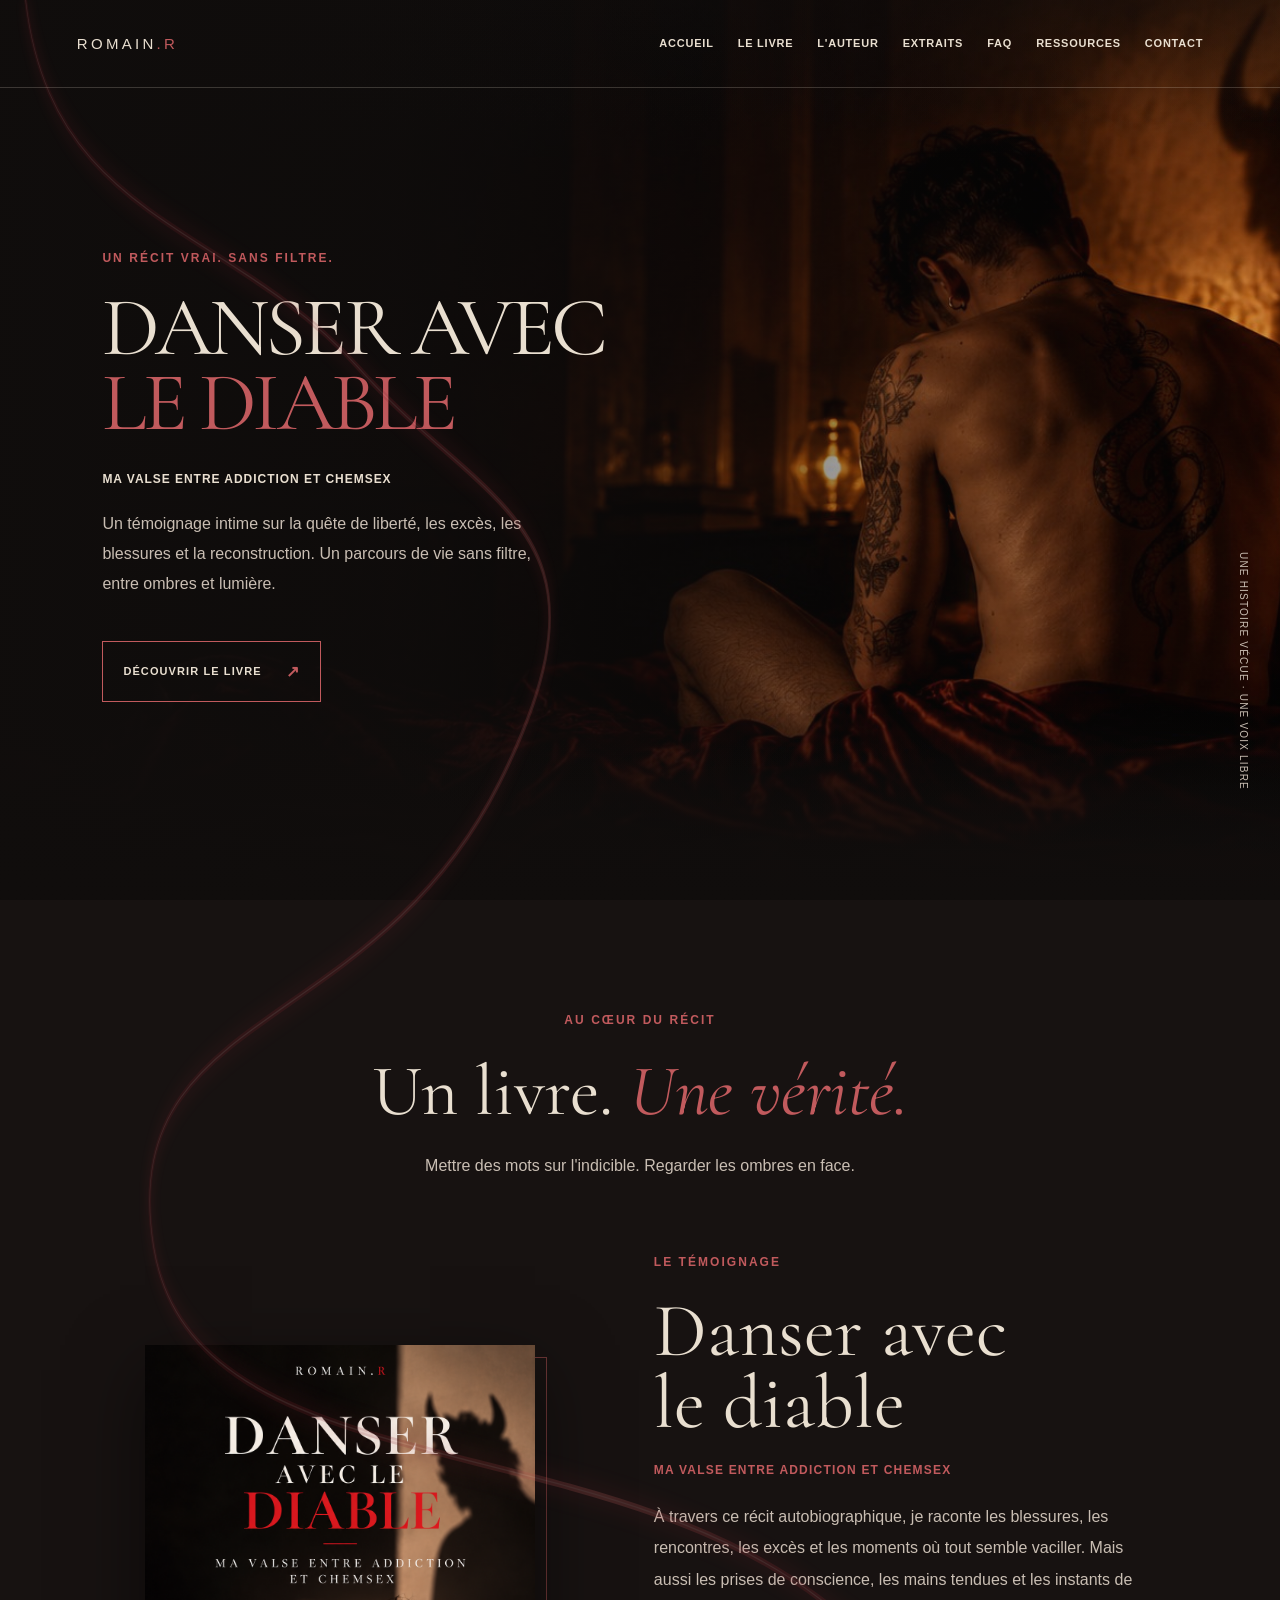
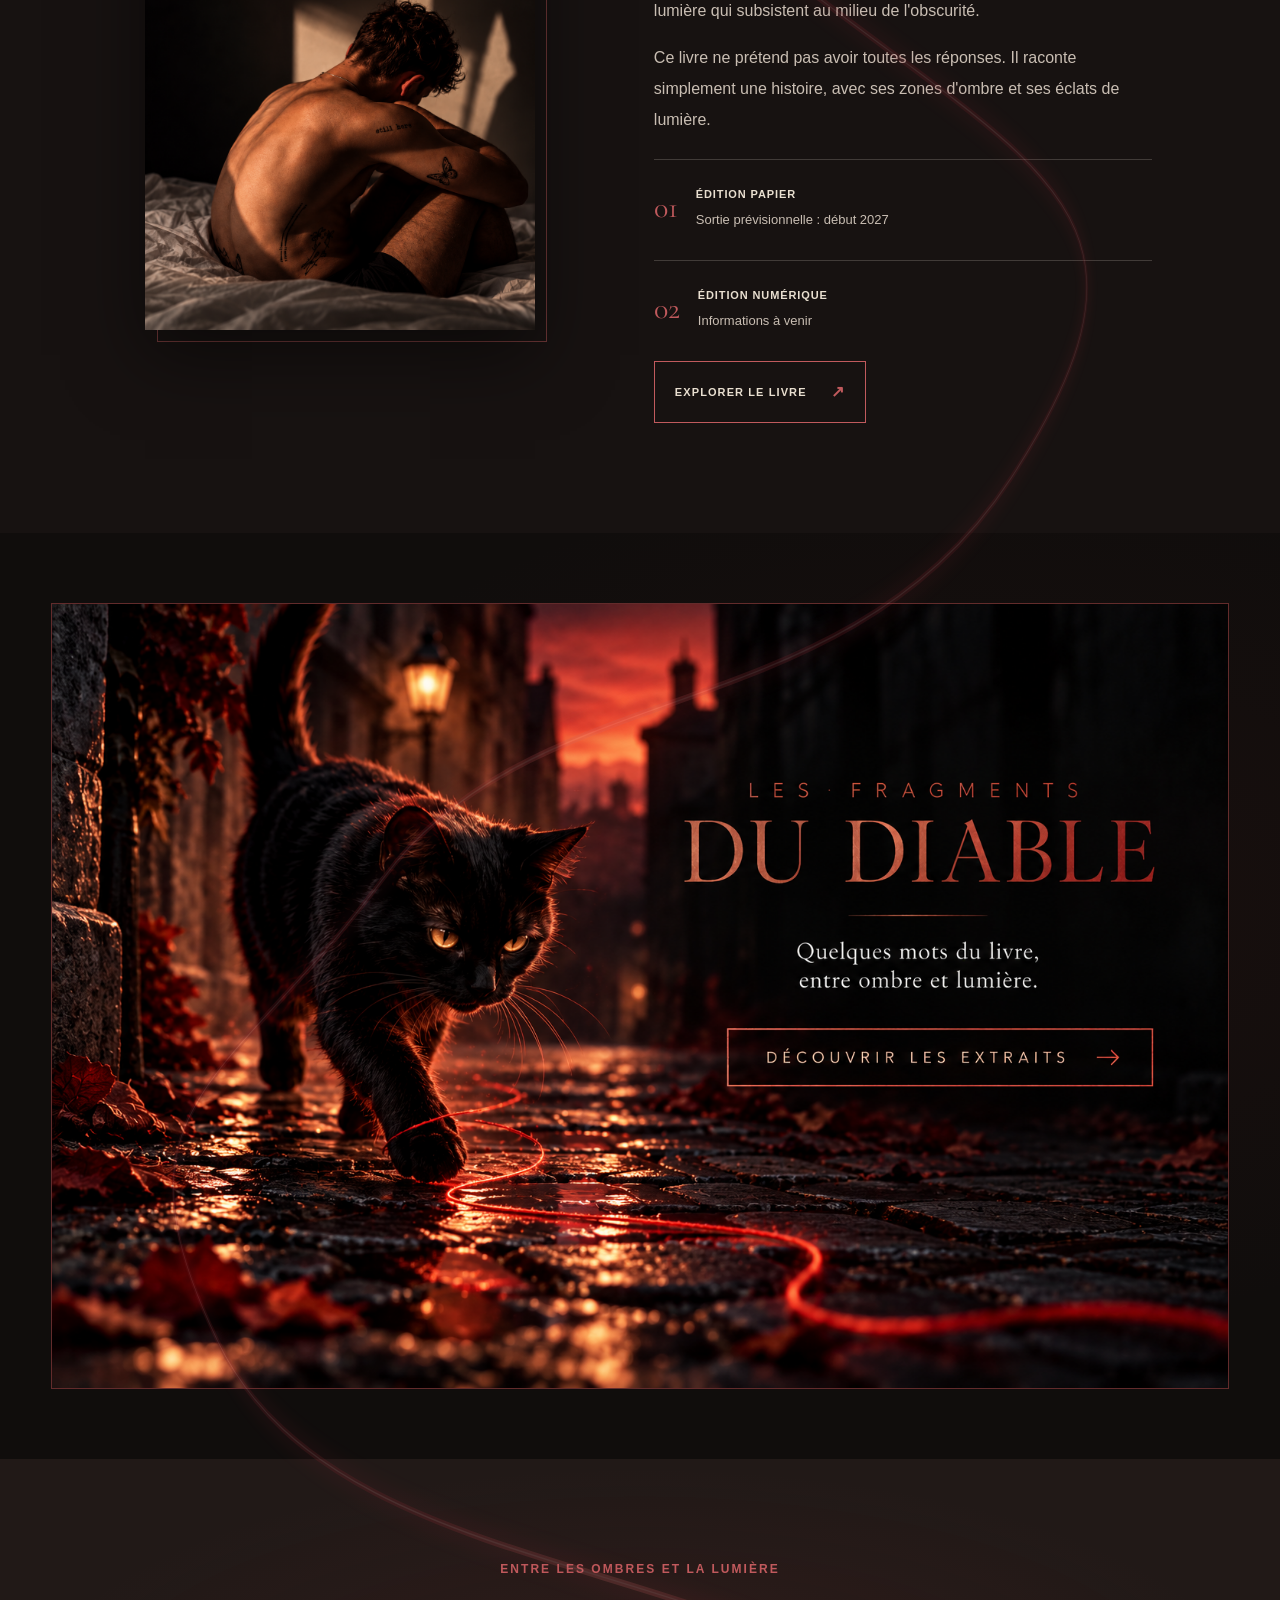
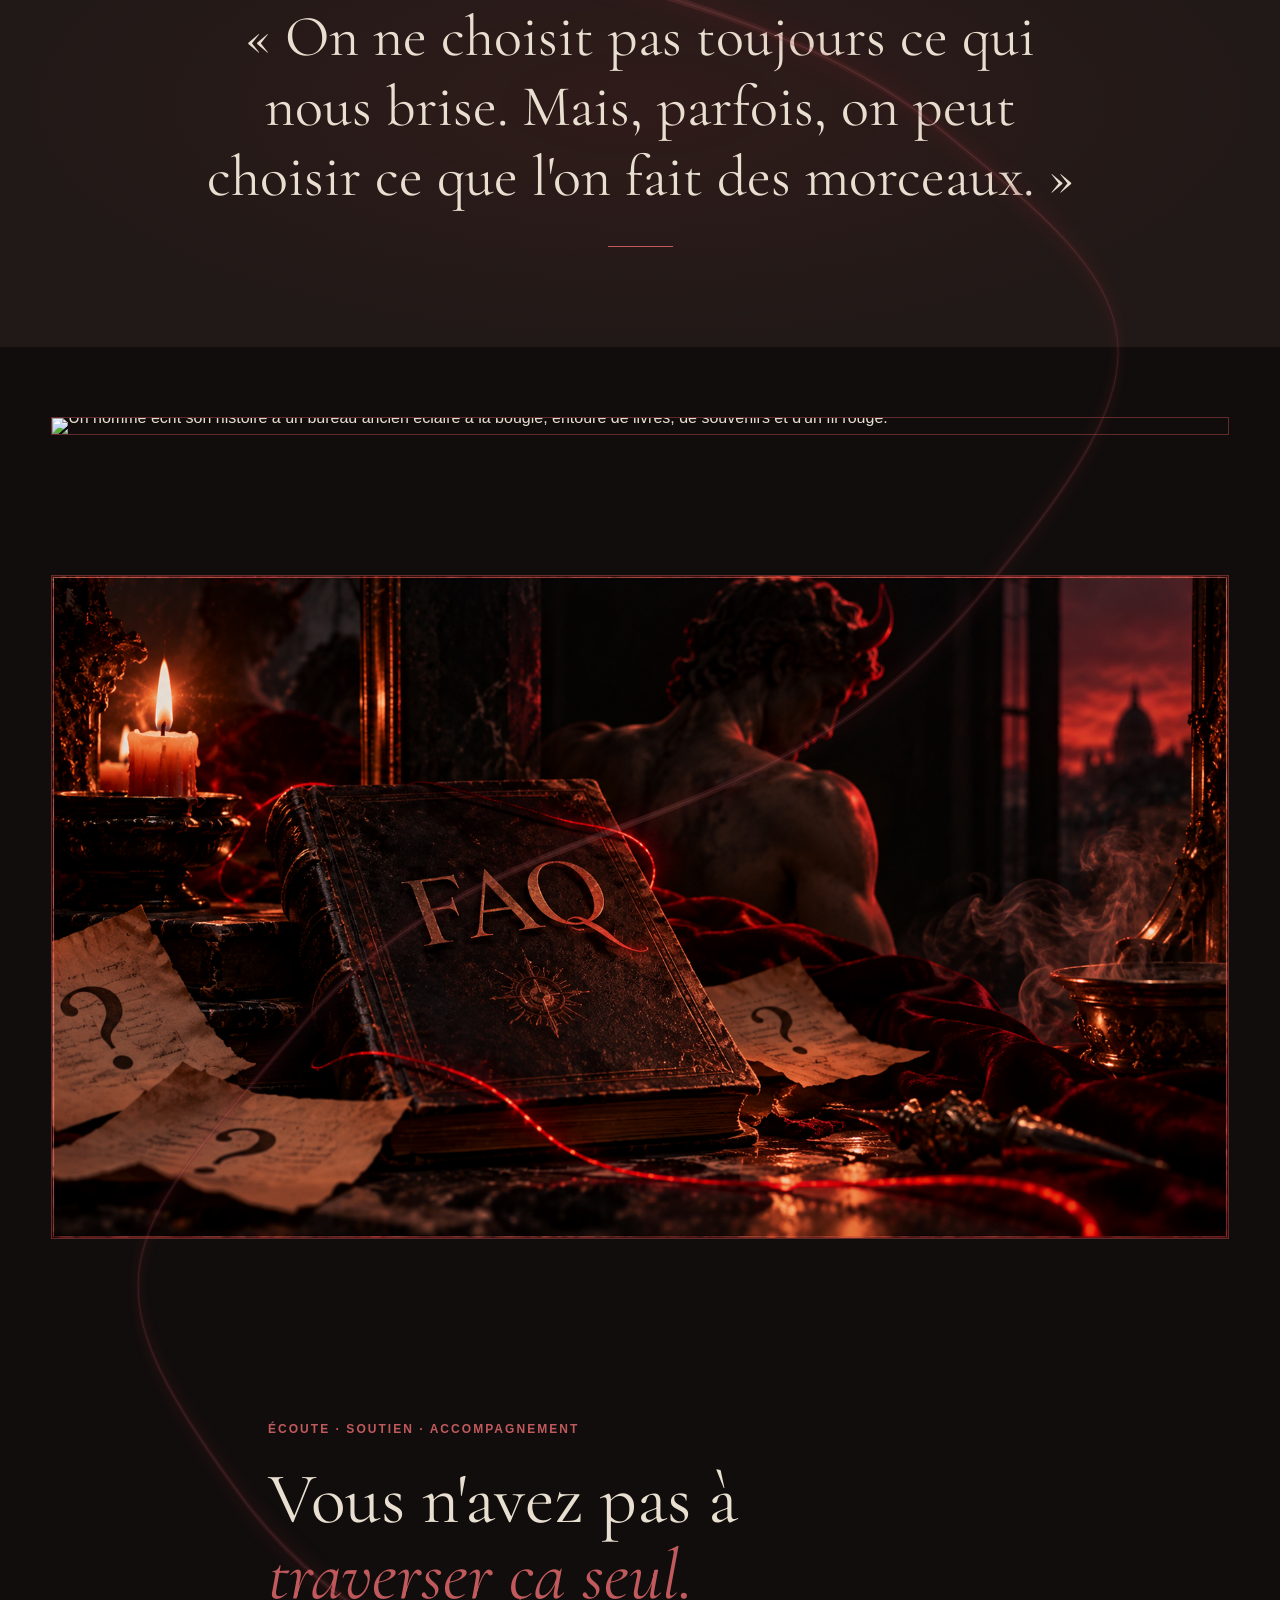
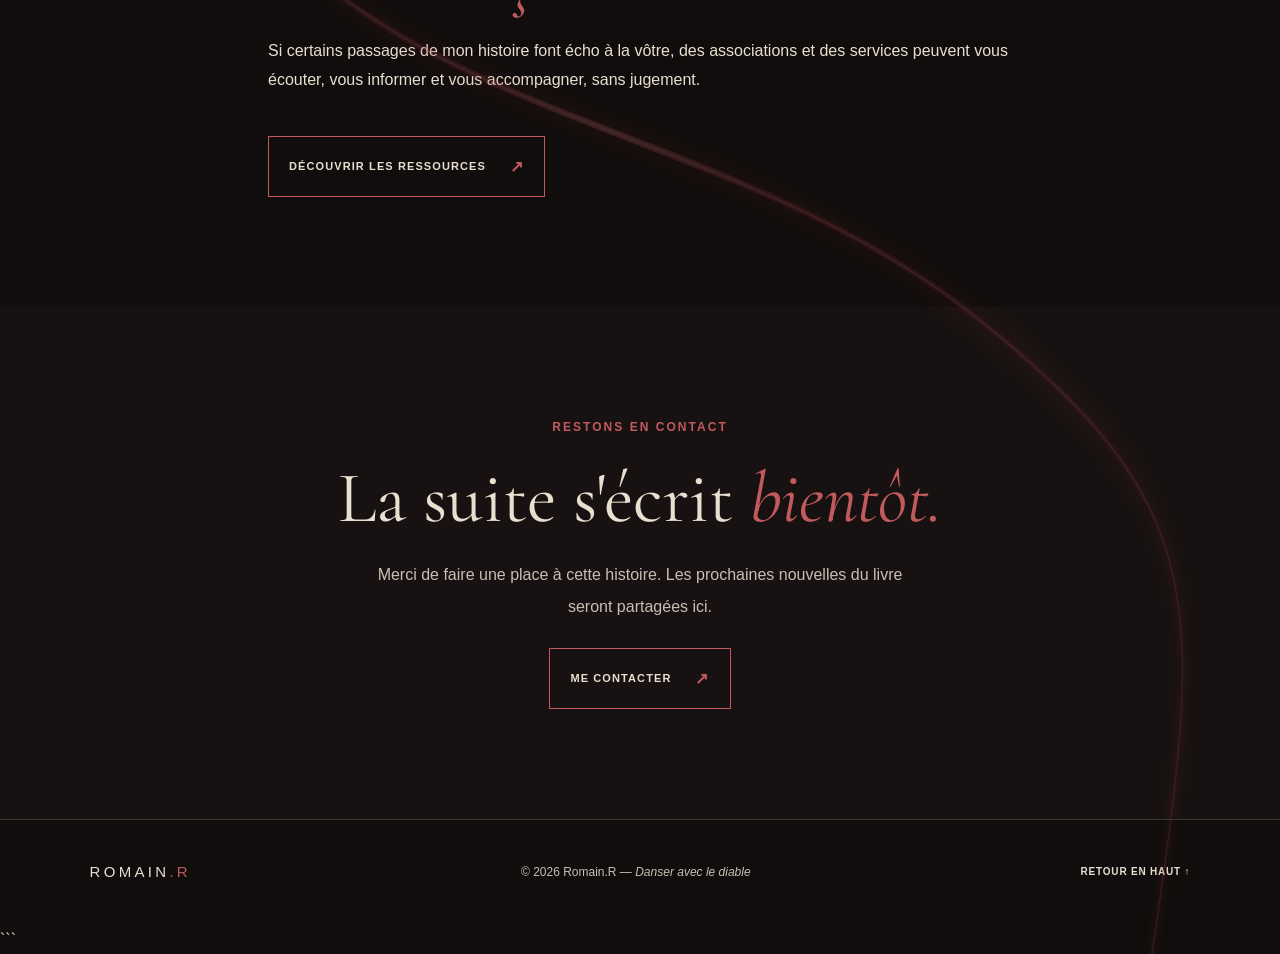
==== index.html @ 55a39150 "Modify navigation and author section in index.html Updated navigation links and removed the about se" ====
<!DOCTYPE html>
<html lang="fr">
<head>
  <meta charset="UTF-8">
  <meta name="viewport" content="width=device-width, initial-scale=1.0">
  <meta name="description" content="Découvrez Danser avec le diable — Ma valse entre addiction et chemsex, le témoignage de Romain.R. Sortie prévisionnelle début 2027.">
  <meta name="theme-color" content="#100d0c">
  <title>Danser avec le diable — Romain.R</title>

  <link rel="preconnect" href="https://fonts.googleapis.com">
  <link rel="preconnect" href="https://fonts.gstatic.com" crossorigin>
  <link href="https://fonts.googleapis.com/css2?family=Cormorant+Garamond:wght@400;500;600;700&family=Montserrat:wght@300;400;500;600&display=swap" rel="stylesheet">

  <link rel="stylesheet" href="styles.css">
  <link rel="stylesheet" href="fragments.css">

  <style>
    /* Illustrations cliquables de la page d'accueil */
    .home-image-link {
      display: block;
      width: 100%;
      max-width: 100%;
      margin: 0 auto;
      text-decoration: none;
      line-height: 0;
      border: 1px solid rgba(180, 75, 75, 0.5);
      transition: border-color 0.3s ease, opacity 0.3s ease;
    }

    .home-image-link:hover,
    .home-image-link:focus-visible {
      border-color: rgba(220, 115, 100, 0.95);
      opacity: 0.94;
    }

    .home-image-link img {
      display: block;
      width: 100%;
      height: auto;
    }

    .home-image-section {
      padding: 70px 4%;
    }

    .home-image-container {
      width: 100%;
      max-width: 1200px;
      margin: 0 auto;
    }

    @media (max-width: 600px) {
      .home-image-section {
        padding: 45px 4%;
      }
    }
  </style>
</head>

<body>
  <header class="site-header">
    <a class="logo" href="#accueil">ROMAIN<span>.R</span></a>

    <button class="menu-toggle" aria-label="Ouvrir le menu" aria-expanded="false">
      ☰
    </button>

    <nav class="navigation" id="navigation">
      <a href="#accueil">Accueil</a>
      <a href="livre.html">Le livre</a>
      <a href="auteur.html">L'auteur</a>
      <a href="#extraits">Extraits</a>
      <a href="#faq-visuel">FAQ</a>
      <a href="ressources.html">Ressources</a>
      <a href="#contact">Contact</a>
    </nav>
  </header>

  <main>
    <!-- ACCUEIL -->
    <section class="hero" id="accueil">
      <div class="hero-overlay"></div>

      <div class="hero-content">
        <p class="eyebrow">UN RÉCIT VRAI. SANS FILTRE.</p>

        <h1>DANSER AVEC<br><span>LE DIABLE</span></h1>

        <p class="subtitle">MA VALSE ENTRE ADDICTION ET CHEMSEX</p>

        <p class="intro">
          Un témoignage intime sur la quête de liberté, les excès,
          les blessures et la reconstruction. Un parcours de vie
          sans filtre, entre ombres et lumière.
        </p>

        <a class="button" href="livre.html">
          DÉCOUVRIR LE LIVRE <span>↗</span>
        </a>
      </div>

      <span class="vertical-note">UNE HISTOIRE VÉCUE · UNE VOIX LIBRE</span>
    </section>

    <!-- PRÉSENTATION DU LIVRE -->
    <section class="book-section section" id="livre">
      <div class="section-heading">
        <p class="eyebrow">AU CŒUR DU RÉCIT</p>

        <h2>Un livre. <em>Une vérité.</em></h2>

        <p>Mettre des mots sur l'indicible. Regarder les ombres en face.</p>
      </div>

      <div class="book-layout">
        <div class="book-art">
          <img
            src="couverture-livre.png"
            alt="Couverture du livre Danser avec le diable"
          >
        </div>

        <div class="book-copy">
          <p class="eyebrow">LE TÉMOIGNAGE</p>

          <h3>Danser avec<br>le diable</h3>

          <p class="book-subtitle">Ma valse entre addiction et chemsex</p>

          <p>
            À travers ce récit autobiographique, je raconte les blessures,
            les rencontres, les excès et les moments où tout semble vaciller.
            Mais aussi les prises de conscience, les mains tendues et les
            instants de lumière qui subsistent au milieu de l'obscurité.
          </p>

          <p>
            Ce livre ne prétend pas avoir toutes les réponses.
            Il raconte simplement une histoire, avec ses zones d'ombre
            et ses éclats de lumière.
          </p>

          <div class="format">
            <span>01</span>
            <div>
              <strong>ÉDITION PAPIER</strong>
              <small>Sortie prévisionnelle : début 2027</small>
            </div>
          </div>

          <div class="format">
            <span>02</span>
            <div>
              <strong>ÉDITION NUMÉRIQUE</strong>
              <small>Informations à venir</small>
            </div>
          </div>

          <a class="button" href="livre.html">
            EXPLORER LE LIVRE <span>↗</span>
          </a>
        </div>
      </div>
    </section>

    <!-- ACCÈS AUX EXTRAITS : IMAGE SEULE -->
    <section class="fragments-section home-image-section" id="extraits">
      <div class="fragments-container home-image-container">
        <a
          class="home-image-link"
          href="extraits.html"
          aria-label="Découvrir les extraits de Danser avec le diable"
        >
          <img
            src="extraits-accueil.png"
            alt="Un chat noir suit un fil rouge dans une ruelle sombre, invitation à découvrir les extraits du livre."
            loading="lazy"
          >
        </a>
      </div>
    </section>

    <!-- CITATION -->
    <section class="quote-section">
      <p class="eyebrow">ENTRE LES OMBRES ET LA LUMIÈRE</p>

      <blockquote>
        « On ne choisit pas toujours ce qui nous brise.
        Mais, parfois, on peut choisir ce que l'on fait des morceaux. »
      </blockquote>

      <span class="quote-line"></span>
    </section>

    <!-- ACCÈS À LA PAGE AUTEUR : IMAGE SEULE -->
    <section class="home-image-section" id="auteur-visuel">
      <div class="home-image-container">
        <a
          class="home-image-link"
          href="auteur.html"
          aria-label="En savoir plus sur l'auteur"
        >
          <img
            src="auteur-accueil.png"
            alt="Un homme écrit son histoire à un bureau ancien éclairé à la bougie, entouré de livres, de souvenirs et d'un fil rouge."
            loading="lazy"
          >
        </a>
      </div>
    </section>

    <!-- ACCÈS À LA FAQ : IMAGE SEULE -->
    <section class="home-image-section" id="faq-visuel">
      <div class="home-image-container">
        <a
          class="home-image-link"
          href="faq.html"
          aria-label="Accéder à la foire aux questions"
        >
          <img
            src="faq-accueil.png"
            alt="Illustration de la FAQ dans une atmosphère sombre et cuivrée."
            loading="lazy"
          >
        </a>
      </div>
    </section>

    <!-- RESSOURCES D'AIDE ET DE PRÉVENTION -->
    <section class="faq-section section support-section" id="appel-ressources">
      <p class="eyebrow">ÉCOUTE · SOUTIEN · ACCOMPAGNEMENT</p>

      <h2>Vous n'avez pas à<br><em>traverser ça seul.</em></h2>

      <p>
        Si certains passages de mon histoire font écho à la vôtre,
        des associations et des services peuvent vous écouter,
        vous informer et vous accompagner, sans jugement.
      </p>

      <a class="button" href="ressources.html">
        DÉCOUVRIR LES RESSOURCES <span>↗</span>
      </a>
    </section>

    <!-- CONTACT -->
    <section class="contact-section section" id="contact">
      <p class="eyebrow">RESTONS EN CONTACT</p>

      <h2>La suite s'écrit <em>bientôt.</em></h2>

      <p>
        Merci de faire une place à cette histoire.
        Les prochaines nouvelles du livre seront partagées ici.
      </p>

      <a class="button" href="mailto:contact@romainr.fr">
        ME CONTACTER <span>↗</span>
      </a>
    </section>
  </main>

  <footer>
    <a class="logo" href="#accueil">ROMAIN<span>.R</span></a>

    <p>© 2026 Romain.R — <em>Danser avec le diable</em></p>

    <a href="#accueil">RETOUR EN HAUT ↑</a>
  </footer>

  <script src="script.js"></script>
</body>
</html>
```
---- styles.css ----
:root {
  --black: #100d0c;
  --black-soft: #171211;
  --cream: #e9dfd0;
  --muted: #c9beb3;
  --red: #8c292d;
  --red-light: #c15a5d;
  --line: rgba(233, 223, 208, 0.2);
  --serif: "Cormorant Garamond", Georgia, serif;
  --sans: Arial, Helvetica, sans-serif;
}

* {
  box-sizing: border-box;
}

html {
  scroll-behavior: smooth;
  scroll-padding-top: 90px;
}

body {
  margin: 0;
  background: var(--black);
  color: var(--cream);
  font-family: var(--sans);
  font-size: 16px;
  font-weight: 400;
  line-height: 1.85;
  -webkit-font-smoothing: antialiased;
  text-rendering: optimizeLegibility;
}

a {
  color: inherit;
  text-decoration: none;
}

button {
  font: inherit;
}

/* EN-TÊTE */

.site-header {
  position: absolute;
  z-index: 20;
  top: 0;
  left: 0;
  display: flex;
  align-items: center;
  justify-content: space-between;
  gap: 30px;
  width: 100%;
  min-height: 88px;
  padding: 20px 7%;
  border-bottom: 1px solid var(--line);
}

.logo,
.wordmark {
  flex-shrink: 0;
  font-size: 15px;
  font-weight: 500;
  letter-spacing: 0.22em;
  white-space: nowrap;
}

.logo span,
.wordmark span {
  color: var(--red-light);
}

.navigation {
  display: flex;
  align-items: center;
  justify-content: flex-end;
  flex-wrap: wrap;
  gap: 12px 24px;
}

.navigation a {
  font-size: 11px;
  font-weight: 600;
  letter-spacing: 0.07em;
  text-transform: uppercase;
  transition: color 0.25s ease;
}

.navigation a:hover,
.navigation a.active {
  color: var(--red-light);
}

.menu-toggle {
  display: none;
  flex-shrink: 0;
  padding: 9px 12px;
  color: var(--cream);
  background: rgba(16, 13, 12, 0.25);
  border: 1px solid var(--line);
  cursor: pointer;
}

/* BANNIÈRE D'ACCUEIL */

.hero {
  position: relative;
  display: flex;
  align-items: center;
  min-height: 760px;
  min-height: 100svh;
  overflow: hidden;
  isolation: isolate;
  background:
    linear-gradient(
      90deg,
      rgba(16, 13, 12, 0.98) 0%,
      rgba(16, 13, 12, 0.88) 32%,
      rgba(16, 13, 12, 0.38) 68%,
      rgba(16, 13, 12, 0.2) 100%
    ),
    linear-gradient(
      0deg,
      var(--black) 0%,
      transparent 22%,
      transparent 82%,
      rgba(16, 13, 12, 0.35) 100%
    ),
    url("hero.jpg") center 35% / cover no-repeat;
}

.hero-overlay {
  position: absolute;
  z-index: -1;
  inset: 0;
  background: linear-gradient(
    0deg,
    var(--black) 0%,
    transparent 18%,
    transparent 85%,
    rgba(16, 13, 12, 0.25) 100%
  );
  pointer-events: none;
}

.hero-content {
  position: relative;
  z-index: 1;
  width: min(760px, 76%);
  padding: 150px 0 100px 10%;
}

.eyebrow {
  margin: 0 0 22px;
  color: var(--red-light);
  font-size: 12px;
  font-weight: 600;
  letter-spacing: 0.17em;
  line-height: 1.8;
}

.hero h1 {
  max-width: 100%;
  margin: 0;
  font-family: var(--serif);
  font-size: clamp(58px, 7.2vw, 104px);
  font-weight: 400;
  line-height: 0.9;
  letter-spacing: -0.045em;
  overflow-wrap: normal;
}

.hero h1 span {
  color: var(--red-light);
}

.subtitle {
  margin: 28px 0 18px;
  font-family: var(--sans);
  font-size: 12px;
  font-weight: 600;
  letter-spacing: 0.08em;
  line-height: 1.8;
}

.intro {
  max-width: 460px;
  color: var(--muted);
  font-family: var(--sans);
  font-size: 16px;
  font-weight: 400;
  line-height: 1.9;
  letter-spacing: 0;
}

.button {
  display: inline-flex;
  align-items: center;
  justify-content: space-between;
  gap: 24px;
  margin-top: 25px;
  padding: 15px 20px;
  border: 1px solid var(--red-light);
  color: var(--cream);
  font-family: var(--sans);
  font-size: 11px;
  font-weight: 600;
  letter-spacing: 0.1em;
  transition: background 0.25s ease;
}

.button:hover {
  background: var(--red);
}

.button span {
  color: var(--red-light);
  font-size: 16px;
}

.vertical-note {
  position: absolute;
  right: 28px;
  bottom: 110px;
  color: var(--muted);
  font-size: 10px;
  font-weight: 500;
  letter-spacing: 0.12em;
  writing-mode: vertical-rl;
}

/* SECTIONS */

.section {
  padding: 110px 10%;
}

.section-heading {
  max-width: 670px;
  margin: 0 auto 70px;
  text-align: center;
}

h2 {
  margin: 0 0 22px;
  font-family: var(--serif);
  font-size: clamp(42px, 6vw, 72px);
  font-weight: 400;
  line-height: 1.05;
}

h2 em {
  color: var(--red-light);
  font-weight: 400;
}

.section-heading > p:last-child {
  color: var(--muted);
  font-size: 16px;
  font-weight: 400;
  line-height: 1.9;
}

/* SECTION LIVRE */

.book-section {
  background: var(--black-soft);
}

.book-layout {
  display: grid;
  grid-template-columns: minmax(0, 0.85fr) minmax(0, 1fr);
  align-items: center;
  gap: 10%;
  max-width: 1050px;
  margin: 0 auto;
}

.book-art {
  position: relative;
  max-width: 390px;
  margin: 0 auto;
}

.book-art::before {
  position: absolute;
  z-index: 0;
  inset: 12px -12px -12px 12px;
  border: 1px solid rgba(193, 90, 93, 0.5);
  content: "";
}

.book-art img {
  position: relative;
  display: block;
  width: 100%;
  height: auto;
  box-shadow: 0 25px 70px rgba(0, 0, 0, 0.5);
}

.book-copy h3 {
  margin: 0;
  color: var(--cream);
  font-family: var(--serif);
  font-size: clamp(48px, 6vw, 76px);
  font-weight: 400;
  line-height: 0.95;
}

.book-subtitle {
  margin: 20px 0;
  color: var(--red-light);
  font-family: var(--sans);
  font-size: 12px;
  font-weight: 600;
  letter-spacing: 0.1em;
  line-height: 1.8;
  text-transform: uppercase;
}

.book-copy > p:not(.eyebrow):not(.book-subtitle) {
  color: var(--muted);
  font-family: var(--sans);
  font-size: 16px;
  font-weight: 400;
  line-height: 1.95;
  letter-spacing: 0;
}

.format {
  display: flex;
  align-items: center;
  gap: 18px;
  margin-top: 24px;
  padding-top: 20px;
  border-top: 1px solid var(--line);
}

.format > span {
  color: var(--red-light);
  font-family: var(--serif);
  font-size: 30px;
}

.format strong,
.format small {
  display: block;
}

.format strong {
  font-size: 11px;
  font-weight: 600;
  letter-spacing: 0.08em;
}

.format small {
  margin-top: 4px;
  color: var(--muted);
  font-size: 13px;
  font-weight: 400;
}

/* CITATION */

.quote-section {
  padding: 100px 12%;
  background:
    radial-gradient(
      ellipse at center,
      rgba(113, 38, 39, 0.18),
      transparent 68%
    ),
    #211917;
  text-align: center;
}

.quote-section blockquote {
  max-width: 900px;
  margin: 0 auto;
  font-family: var(--serif);
  font-size: clamp(30px, 5vw, 58px);
  line-height: 1.2;
}

.quote-line {
  display: block;
  width: 65px;
  height: 1px;
  margin: 35px auto 0;
  background: var(--red-light);
}

/* À PROPOS */

.about-section {
  display: grid;
  grid-template-columns: 1fr 1fr;
  align-items: start;
  column-gap: 12%;
}

.about-section > .eyebrow {
  grid-column: 1 / -1;
}

.about-section h2 {
  margin-top: 0;
}

.about-copy p {
  margin-top: 0;
  color: var(--muted);
  font-family: var(--sans);
  font-size: 16px;
  font-weight: 400;
  line-height: 2;
  letter-spacing: 0;
}

/* EXTRAITS */

.excerpt-section {
  background:
    linear-gradient(
      90deg,
      rgba(16, 13, 12, 0.98),
      rgba(16, 13, 12, 0.78)
    ),
    #171211;
}

.excerpt-section > p:not(.eyebrow) {
  max-width: 650px;
  color: var(--muted);
  font-family: var(--sans);
  font-size: 16px;
  font-weight: 400;
  line-height: 2;
  letter-spacing: 0;
}

.text-link {
  display: inline-block;
  margin-top: 24px;
  padding-bottom: 7px;
  border-bottom: 1px solid var(--red-light);
  font-family: var(--sans);
  font-size: 11px;
  font-weight: 600;
  letter-spacing: 0.08em;
  transition: color 0.25s ease;
}

.text-link:hover {
  color: var(--red-light);
}

/* FAQ */

.faq-section {
  max-width: 1000px;
  margin: 0 auto;
}

.faq-section details {
  padding: 22px 0;
  border-bottom: 1px solid var(--line);
}

.faq-section summary {
  cursor: pointer;
  font-family: var(--serif);
  font-size: 25px;
  line-height: 1.45;
}

.faq-section details p {
  max-width: 700px;
  color: var(--muted);
  font-family: var(--sans);
  font-size: 16px;
  font-weight: 400;
  line-height: 2;
  letter-spacing: 0;
}

/* CONTACT */

.contact-section {
  background: var(--black-soft);
  text-align: center;
}

.contact-section > p:not(.eyebrow) {
  max-width: 550px;
  margin: 0 auto;
  color: var(--muted);
  font-family: var(--sans);
  font-size: 16px;
  font-weight: 400;
  line-height: 2;
}

/* PIED DE PAGE */

footer {
  display: flex;
  align-items: center;
  justify-content: space-between;
  gap: 20px;
  padding: 30px 7%;
  border-top: 1px solid var(--line);
}

footer p {
  color: var(--muted);
  font-size: 12px;
  font-weight: 400;
  line-height: 1.7;
  text-align: center;
}

footer > a:last-child {
  font-size: 10px;
  font-weight: 600;
  letter-spacing: 0.08em;
}

/* GRANDS ÉCRANS */

@media (min-width: 1100px) {
  .site-header {
    padding-right: 6%;
    padding-left: 6%;
  }

  .hero-content {
    width: min(780px, 68%);
    padding-left: max(8%, calc((100% - 1100px) / 2));
  }

  .hero h1 {
    font-size: clamp(72px, 6.5vw, 100px);
  }

  .intro,
  .section-heading > p:last-child,
  .book-copy > p:not(.eyebrow):not(.book-subtitle),
  .about-copy p,
  .excerpt-section > p:not(.eyebrow),
  .faq-section details p,
  .contact-section > p:not(.eyebrow) {
    font-size: 16px;
  }
}

/* TABLETTES */

@media (max-width: 900px) {
  .site-header {
    gap: 16px;
    padding-right: 5%;
    padding-left: 5%;
  }

  .navigation {
    gap: 10px 14px;
  }

  .navigation a {
    font-size: 10px;
  }

  .hero-content {
    width: 82%;
    padding-left: 7%;
  }
}

/* TÉLÉPHONE EN PORTRAIT */

@media (max-width: 760px) and (orientation: portrait) {
  .site-header {
    min-height: 76px;
    padding: 18px 6%;
    border-bottom-color: transparent;
  }

  .logo,
  .wordmark {
    font-size: 14px;
  }

  .menu-toggle {
    display: block;
    font-size: 20px;
  }

  .navigation {
    position: absolute;
    top: 100%;
    right: 0;
    left: 0;
    display: none;
    align-items: stretch;
    gap: 0;
    padding: 10px 6% 20px;
    background: #100d0c;
    border-bottom: 1px solid var(--line);
  }

  .navigation.is-open {
    display: flex;
    flex-direction: column;
  }

  .navigation a {
    padding: 12px 0;
    border-bottom: 1px solid var(--line);
    font-size: 12px;
  }

  .hero {
    min-height: 780px;
    min-height: 100svh;
    align-items: flex-end;
    background:
      linear-gradient(
        0deg,
        #100d0c 0%,
        rgba(16, 13, 12, 0.82) 35%,
        rgba(16, 13, 12, 0.12) 100%
      ),
      url("hero.jpg") 58% center / cover no-repeat;
  }

  .hero-content {
    width: 100%;
    padding: 0 7% 90px;
  }

  .hero h1 {
    font-size: clamp(58px, 13.5vw, 88px);
    line-height: 0.9;
  }

  .eyebrow {
    font-size: 11px;
    letter-spacing: 0.15em;
  }

  .subtitle {
    max-width: 340px;
    font-size: 11px;
    letter-spacing: 0.08em;
  }

  .intro {
    max-width: 370px;
    font-size: 14px;
    line-height: 1.85;
  }

  .button {
    font-size: 11px;
  }

  .vertical-note {
    display: none;
  }

  .section {
    padding: 75px 7%;
  }

  .section-heading {
    margin-bottom: 45px;
  }

  .section-heading > p:last-child {
    font-size: 14px;
    line-height: 1.85;
  }

  .book-layout {
    grid-template-columns: 1fr;
    gap: 55px;
  }

  .book-art {
    width: 76%;
    max-width: 300px;
  }

  .book-copy h3 {
    font-size: 60px;
  }

  .book-copy > p:not(.eyebrow):not(.book-subtitle),
  .about-copy p,
  .excerpt-section > p:not(.eyebrow),
  .faq-section details p,
  .contact-section > p:not(.eyebrow) {
    font-size: 14px;
    line-height: 1.85;
  }

  .book-subtitle {
    font-size: 11px;
  }

  .format small {
    font-size: 12px;
  }

  .quote-section {
    padding: 75px 8%;
  }

  .about-section {
    grid-template-columns: 1fr;
    row-gap: 12px;
  }

  .about-section > .eyebrow {
    grid-column: auto;
  }

  .about-copy {
    margin-top: 5px;
  }

  .faq-section summary {
    font-size: 22px;
  }

  footer {
    flex-direction: column;
    gap: 10px;
    padding: 30px 7%;
  }

  footer p {
    margin: 0;
    font-size: 11px;
  }
}

/* TÉLÉPHONE EN PAYSAGE */

@media (max-width: 900px) and (orientation: landscape) {
  .site-header {
    position: absolute;
    top: 0;
    left: 0;
    min-height: 64px;
    padding: 10px 5%;
    border-bottom: 0;
  }

  .logo,
  .wordmark {
    font-size: 12px;
  }

  .menu-toggle {
    display: block;
    padding: 7px 11px;
    font-size: 19px;
  }

  .navigation {
    position: absolute;
    top: 100%;
    right: 5%;
    left: auto;
    display: none;
    flex-direction: column;
    align-items: stretch;
    gap: 0;
    min-width: 190px;
    padding: 8px 18px;
    background: rgba(16, 13, 12, 0.97);
    border: 1px solid var(--line);
  }

  .navigation.is-open {
    display: flex;
  }

  .navigation a {
    padding: 8px 0;
    border-bottom: 1px solid var(--line);
    font-size: 11px;
  }

  .navigation a:last-child {
    border-bottom: 0;
  }

  .hero {
    min-height: 100svh;
    align-items: center;
    background:
      linear-gradient(
        90deg,
        rgba(16, 13, 12, 0.97) 0%,
        rgba(16, 13, 12, 0.88) 43%,
        rgba(16, 13, 12, 0.3) 100%
      ),
      linear-gradient(0deg, var(--black), transparent 25%),
      url("hero.jpg") center 38% / cover no-repeat;
  }

  .hero-content {
    width: 74%;
    max-width: 760px;
    padding: 100px 0 35px 7%;
  }

  .hero .eyebrow {
    margin-bottom: 10px;
    font-size: 10px;
    letter-spacing: 0.14em;
  }

  .hero h1 {
    max-width: 100%;
    font-size: clamp(40px, 5.4vw, 68px);
    line-height: 0.91;
    letter-spacing: -0.04em;
  }

  .subtitle {
    margin: 14px 0 8px;
    font-size: 10px;
    letter-spacing: 0.09em;
  }

  .intro {
    max-width: 440px;
    font-size: 12px;
    line-height: 1.75;
  }

  .button {
    margin-top: 12px;
    padding: 10px 14px;
  }

  .vertical-note {
    display: none;
  }
}

/* ÉCRANS BAS EN PAYSAGE */

@media (orientation: landscape) and (max-height: 500px) {
  .site-header {
    min-height: 56px;
    padding-top: 7px;
    padding-bottom: 7px;
  }

  .hero {
    min-height: 500px;
    min-height: 100svh;
  }

  .hero-content {
    padding-top: 82px;
    padding-bottom: 24px;
  }

  .hero .eyebrow {
    margin-bottom: 7px;
  }

  .hero h1 {
    font-size: clamp(36px, 5vw, 58px);
    line-height: 0.92;
  }

  .subtitle {
    margin: 10px 0 6px;
  }

  .intro {
    max-width: 400px;
    font-size: 12px;
    line-height: 1.6;
  }

  .button {
    margin-top: 8px;
  }
}

/* ACCESSIBILITÉ */

@media (prefers-reduced-motion: reduce) {
  html {
    scroll-behavior: auto;
  }

  *,
  *::before,
  *::after {
    transition-duration: 0.01ms !important;
  }
}
---- fragments.css ----
/* ==========================================
   DANSER AVEC LE DIABLE
   Fil de laine rouge sur toute la page
   ========================================== */

:root {
  --thread-dark: #681a22;
  --thread-red: #922b34;
  --thread-light: #c35a5a;
}

/* Base de la page */
html {
  scroll-behavior: smooth;
}

body {
  position: relative;
  isolation: isolate;
}

/* ==========================================
   FIL ROUGE CONTINU
   Serpentin sur toute la hauteur du site
   ========================================== */

body::before {
  content: "";
  position: absolute;
  z-index: 5;
  top: 0;
  left: 0;
  width: 100%;
  height: 100%;
  pointer-events: none;
  opacity: 0.25;

  background-image: url("data:image/svg+xml,%3Csvg xmlns='http://www.w3.org/2000/svg' viewBox='0 0 1000 1800' preserveAspectRatio='none'%3E%3Cdefs%3E%3ClinearGradient id='thread' x1='0' y1='0' x2='1' y2='0'%3E%3Cstop offset='0%25' stop-color='%23681a22'/%3E%3Cstop offset='35%25' stop-color='%23922b34'/%3E%3Cstop offset='50%25' stop-color='%23c35a5a'/%3E%3Cstop offset='65%25' stop-color='%23922b34'/%3E%3Cstop offset='100%25' stop-color='%23681a22'/%3E%3C/linearGradient%3E%3Cfilter id='glow' x='-50%25' y='-50%25' width='200%25' height='200%25'%3E%3CfeGaussianBlur stdDeviation='3'/%3E%3C/filter%3E%3C/defs%3E%3Cpath d='M 20 0 C 40 70 180 70 280 115 S 490 165 390 245 S 90 315 120 390 S 460 445 640 500 S 920 570 790 650 S 420 710 300 775 S 80 845 170 920 S 560 985 730 1040 S 930 1110 760 1190 S 390 1250 240 1320 S 60 1400 190 1470 S 570 1540 760 1600 S 940 1690 900 1800' fill='none' stroke='%23922b34' stroke-width='8' opacity='.35' filter='url(%23glow)'/%3E%3Cpath d='M 20 0 C 40 70 180 70 280 115 S 490 165 390 245 S 90 315 120 390 S 460 445 640 500 S 920 570 790 650 S 420 710 300 775 S 80 845 170 920 S 560 985 730 1040 S 930 1110 760 1190 S 390 1250 240 1320 S 60 1400 190 1470 S 570 1540 760 1600 S 940 1690 900 1800' fill='none' stroke='url(%23thread)' stroke-width='2.1' stroke-linecap='round'/%3E%3Cpath d='M 20 0 C 40 70 180 70 280 115 S 490 165 390 245 S 90 315 120 390 S 460 445 640 500 S 920 570 790 650 S 420 710 300 775 S 80 845 170 920 S 560 985 730 1040 S 930 1110 760 1190 S 390 1250 240 1320 S 60 1400 190 1470 S 570 1540 760 1600 S 940 1690 900 1800' fill='none' stroke='%23e3a0a0' stroke-width='.45' stroke-linecap='round' opacity='.6'/%3E%3C/svg%3E");

  background-repeat: no-repeat;
  background-position: center top;
  background-size: 100% 100%;

  animation: thread-breathe 6s ease-in-out infinite;
}

/* Éviter que le fil gêne les interactions */
body::before {
  cursor: default;
}

/* ==========================================
   LES FRAGMENTS DU DIABLE
   ========================================== */

.fragments-section {
  position: relative;
  overflow: hidden;
  padding: 80px 20px;
  background:
    radial-gradient(
      ellipse at 75% 40%,
      rgba(95, 32, 29, 0.12),
      transparent 55%
    ),
    #100d0c;
  color: #f1e8dc;
}

.fragments-container {
  position: relative;
  max-width: 1100px;
  margin: 0 auto;
}

.fragments-heading {
  position: relative;
  margin-bottom: 42px;
  text-align: center;
}

.fragments-heading .eyebrow {
  color: #c47b69;
  letter-spacing: 0.22em;
  text-transform: uppercase;
  font-size: 0.75rem;
}

.fragments-heading h2 {
  margin: 12px 0;
  font-family: "Cormorant Garamond", Georgia, serif;
  font-size: clamp(2.2rem, 6vw, 3.8rem);
  font-weight: 400;
}

.fragments-heading p {
  color: #b9aaa0;
  line-height: 1.8;
}

/* Illustration d'Hadès */
.fragments-scene {
  position: relative;
  isolation: isolate;
  min-height: 300px;
  margin-bottom: 34px;
  overflow: hidden;
  border: 1px solid rgba(196, 123, 105, 0.22);
  background:
    linear-gradient(
      0deg,
      rgba(12, 9, 8, 0.25),
      rgba(12, 9, 8, 0.02)
    ),
    url("hades-fragments.png") center 43% / cover no-repeat,
    #17100e;
}

/* Suppression de l'ancien fil local */
.fragments-thread {
  display: none !important;
}

/* Cartes des extraits */
.fragments-cards {
  display: grid;
  grid-template-columns: repeat(2, minmax(0, 1fr));
  gap: 22px;
}

.fragment-card {
  position: relative;
  padding: 30px;
  border: 1px solid rgba(196, 123, 105, 0.28);
  background: linear-gradient(
    145deg,
    rgba(35, 25, 23, 0.97),
    rgba(18, 14, 13, 0.99)
  );
  box-shadow: 0 14px 35px rgba(0, 0, 0, 0.2);
  transition:
    transform 0.35s ease,
    border-color 0.35s ease,
    box-shadow 0.35s ease;
}

.fragment-card:hover {
  transform: translateY(-3px);
  border-color: rgba(160, 57, 62, 0.5);
  box-shadow: 0 18px 40px rgba(0, 0, 0, 0.28);
}

.fragment-label {
  display: inline-block;
  margin-bottom: 18px;
  color: #cf8b7a;
  font-size: 0.72rem;
  letter-spacing: 0.16em;
  text-transform: uppercase;
}

.fragment-card blockquote {
  margin: 0;
  color: #f0e4d8;
  font-family: "Cormorant Garamond", Georgia, serif;
  font-size: clamp(1.35rem, 2.5vw, 1.8rem);
  font-style: italic;
  line-height: 1.55;
}

.fragment-note {
  margin-top: 20px;
  color: #a99a90;
  font-size: 0.85rem;
  line-height: 1.7;
}

/* Animation lente et visible de la lumière */
@keyframes thread-breathe {
  0%, 100% {
    opacity: 0.16;
    filter: brightness(0.8);
  }

  50% {
    opacity: 0.42;
    filter: brightness(1.35);
  }
}

/* Téléphones */
@media (max-width: 700px) {
  body::before {
    opacity: 0.19;
    background-size: 100% 100%;
  }

  .fragments-section {
    padding: 58px 16px;
  }

  .fragments-scene {
    min-height: 230px;
    background-position: 55% center;
  }

  .fragments-cards {
    grid-template-columns: 1fr;
    gap: 16px;
  }

  .fragment-card {
    padding: 24px;
  }
}

/* Respect des préférences de mouvement réduit */
@media (prefers-reduced-motion: reduce) {
  html {
    scroll-behavior: auto;
  }

  body::before {
    animation: none;
  }

  .fragment-card {
    transition: none;
  }
}
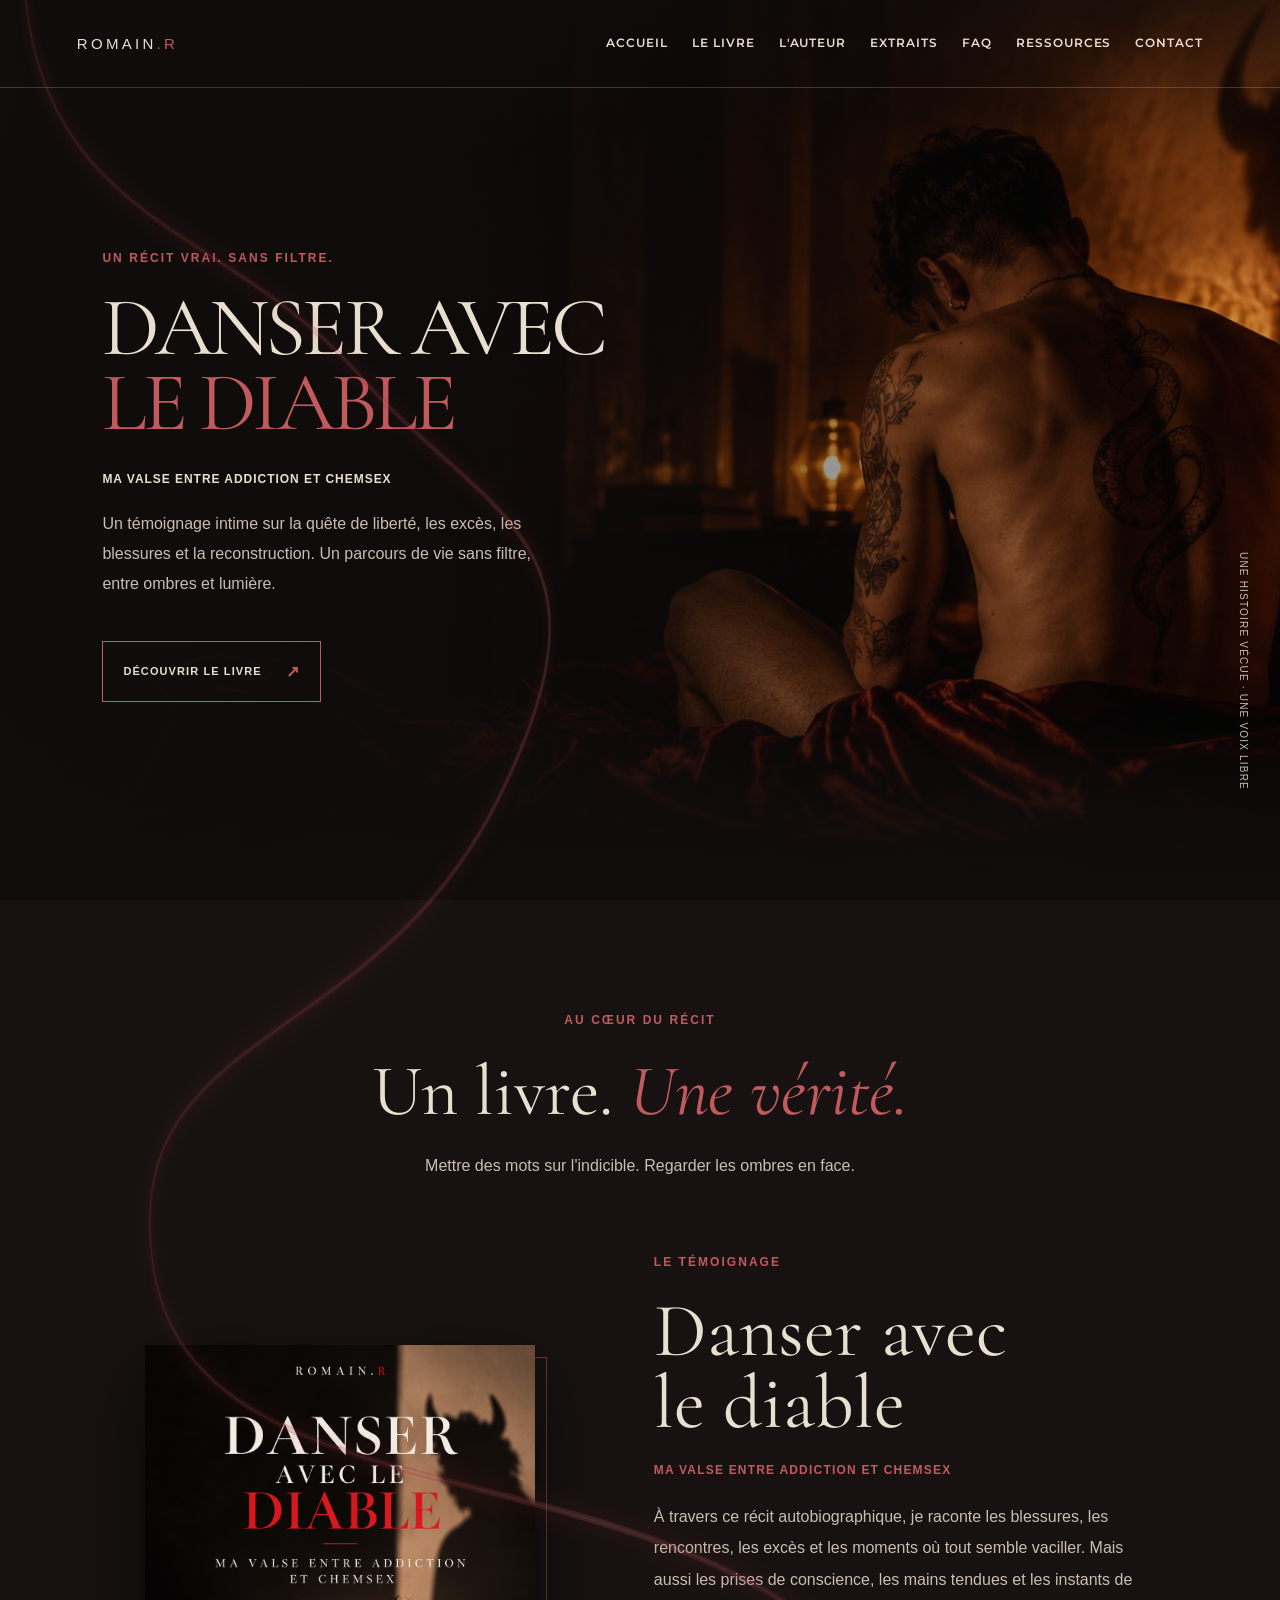
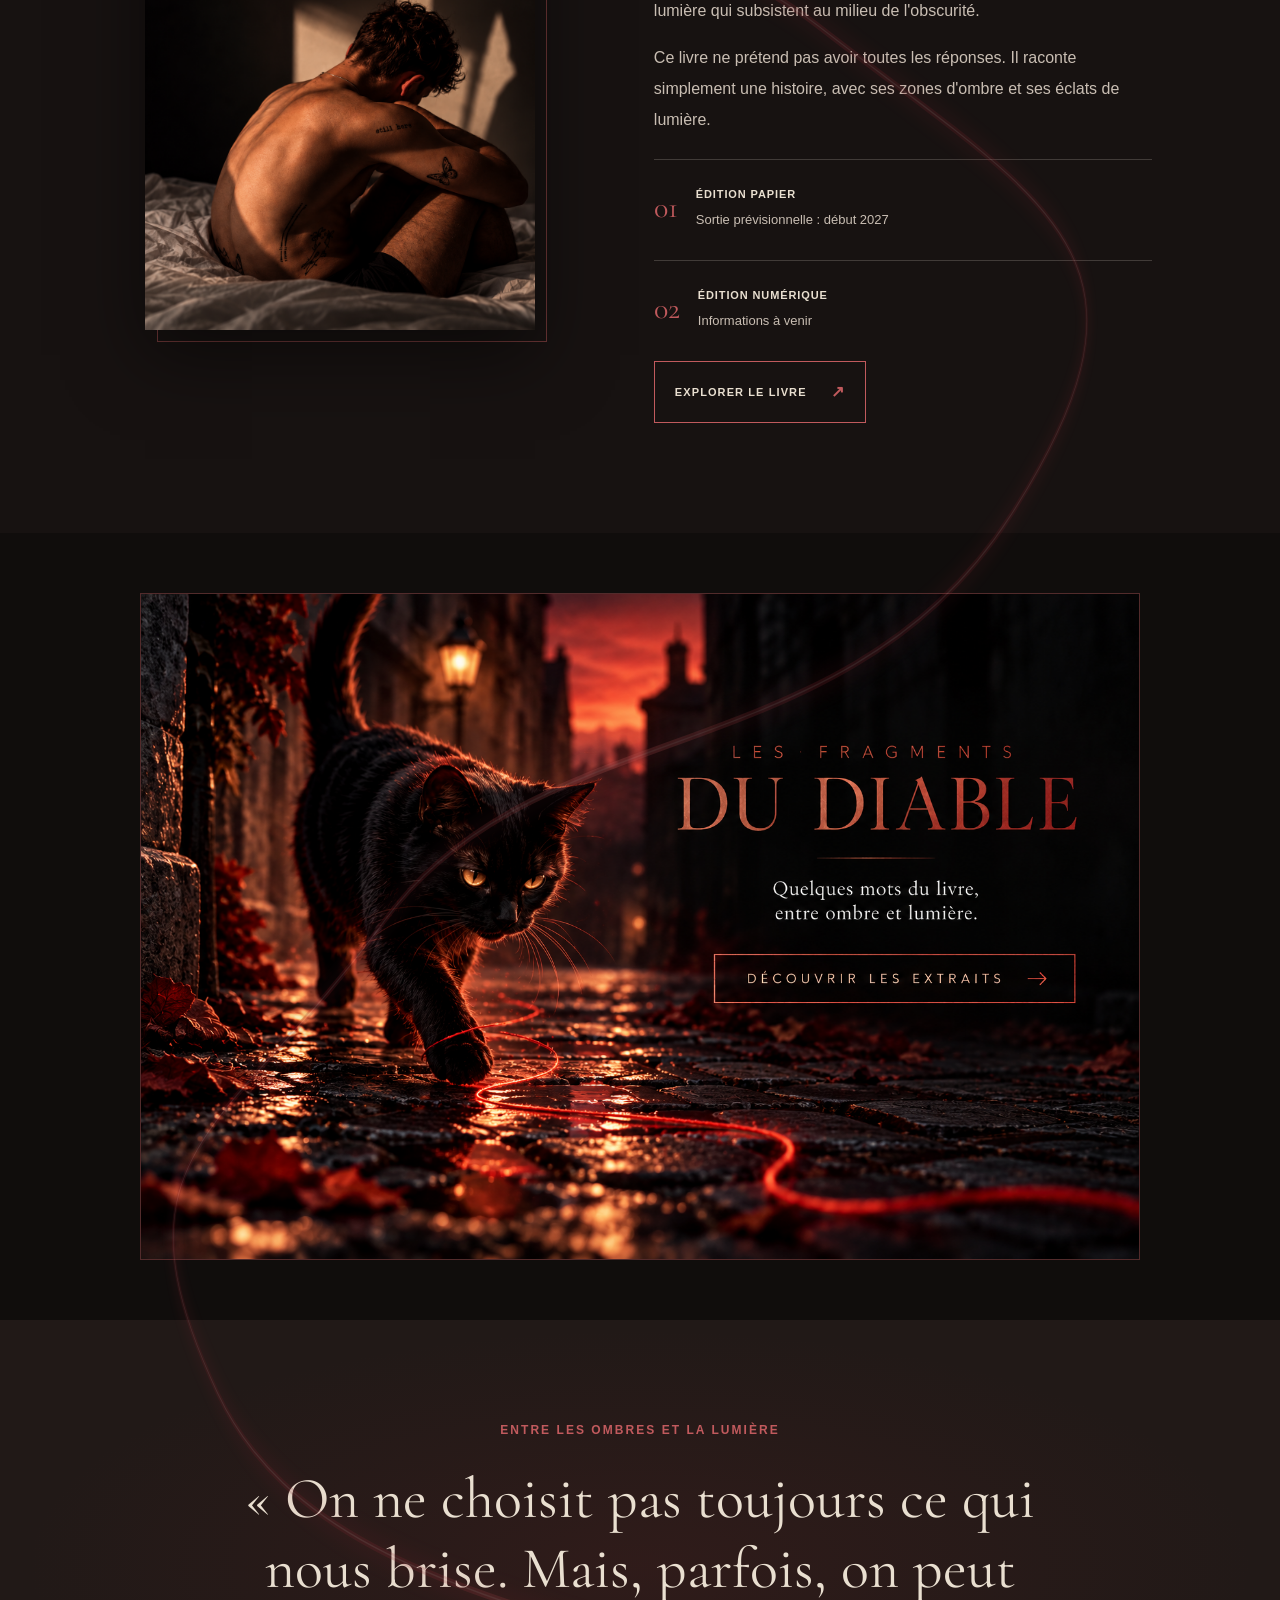
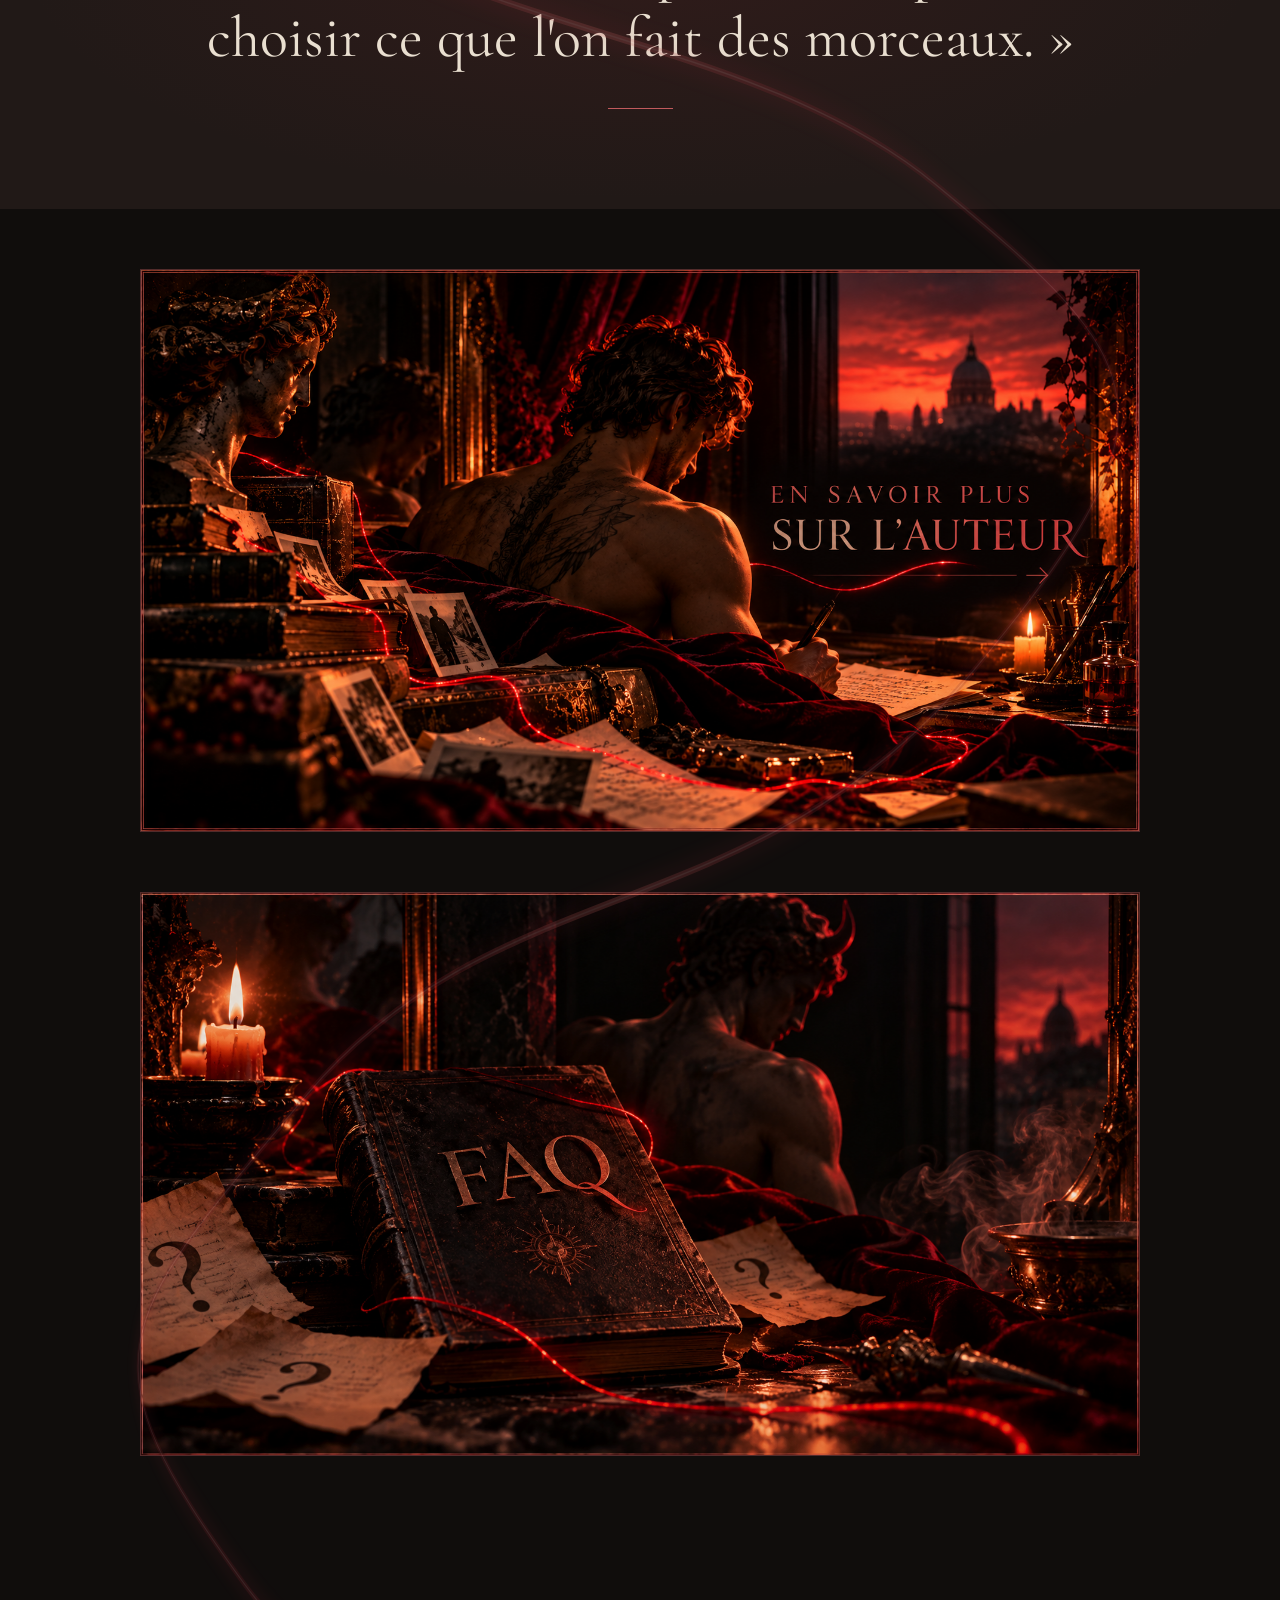
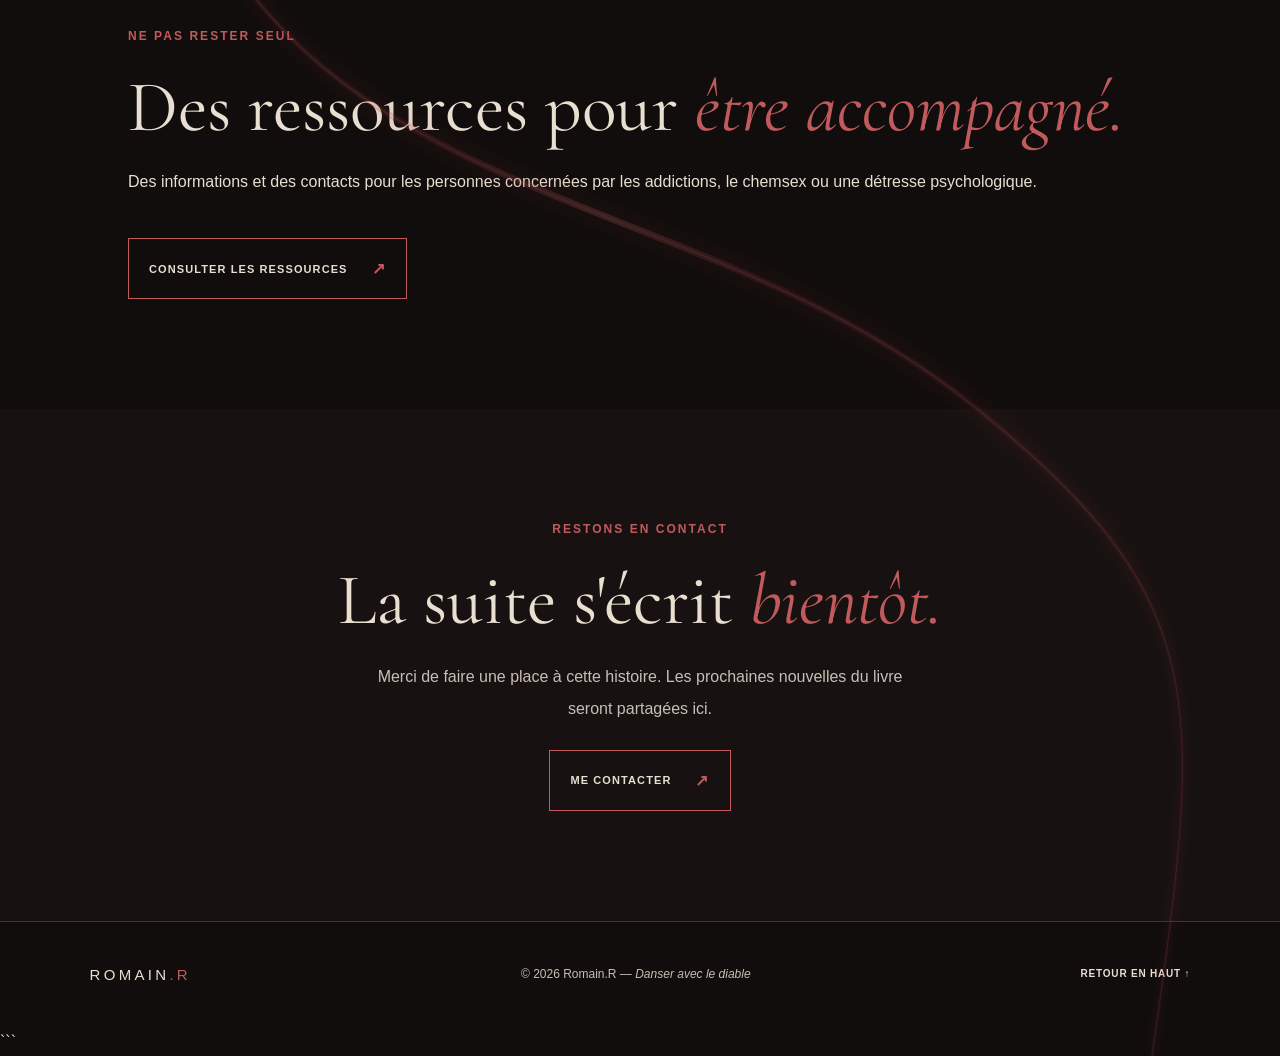
==== commit e0b9f996: "Refactor HTML structure and update links" ====
--- a/index.html
+++ b/index.html
@@ -16,43 +16,50 @@
   <link rel="stylesheet" href="fragments.css">
 
   <style>
-    /* Illustrations cliquables de la page d'accueil */
-    .home-image-link {
+    /* Harmonisation du menu avec l'identité visuelle du site */
+    .site-header .navigation a {
+      font-family: 'Montserrat', sans-serif;
+      font-size: 12px;
+      font-weight: 600;
+      letter-spacing: 0.08em;
+      text-transform: uppercase;
+    }
+
+    /* Images d'accès aux pages */
+    .home-page-link {
       display: block;
-      width: 100%;
-      max-width: 100%;
-      margin: 0 auto;
-      text-decoration: none;
-      line-height: 0;
-      border: 1px solid rgba(180, 75, 75, 0.5);
-      transition: border-color 0.3s ease, opacity 0.3s ease;
-    }
-
-    .home-image-link:hover,
-    .home-image-link:focus-visible {
-      border-color: rgba(220, 115, 100, 0.95);
-      opacity: 0.94;
-    }
-
-    .home-image-link img {
+      width: min(100% - 40px, 1000px);
+      margin: 60px auto;
+      overflow: hidden;
+      border: 1px solid rgba(193, 90, 93, 0.35);
+      background: #171211;
+      transition: border-color 0.3s ease, transform 0.3s ease;
+    }
+
+    .home-page-link:hover {
+      border-color: #c15a5d;
+      transform: translateY(-3px);
+    }
+
+    .home-page-link img {
       display: block;
       width: 100%;
       height: auto;
     }
 
-    .home-image-section {
-      padding: 70px 4%;
-    }
-
-    .home-image-container {
-      width: 100%;
-      max-width: 1200px;
-      margin: 0 auto;
-    }
-
-    @media (max-width: 600px) {
-      .home-image-section {
-        padding: 45px 4%;
+    .home-page-link:focus-visible {
+      outline: 2px solid #c15a5d;
+      outline-offset: 5px;
+    }
+
+    @media (max-width: 760px) {
+      .site-header .navigation a {
+        font-size: 13px;
+      }
+
+      .home-page-link {
+        width: calc(100% - 32px);
+        margin: 36px auto;
       }
     }
   </style>
@@ -60,20 +67,23 @@
 
 <body>
   <header class="site-header">
-    <a class="logo" href="#accueil">ROMAIN<span>.R</span></a>
-
-    <button class="menu-toggle" aria-label="Ouvrir le menu" aria-expanded="false">
+    <a class="logo" href="index.html#accueil">ROMAIN<span>.R</span></a>
+
+    <button class="menu-toggle"
+            aria-label="Ouvrir le menu"
+            aria-expanded="false"
+            aria-controls="navigation">
       ☰
     </button>
 
     <nav class="navigation" id="navigation">
-      <a href="#accueil">Accueil</a>
+      <a href="index.html#accueil">Accueil</a>
       <a href="livre.html">Le livre</a>
       <a href="auteur.html">L'auteur</a>
-      <a href="#extraits">Extraits</a>
-      <a href="#faq-visuel">FAQ</a>
+      <a href="extraits.html">Extraits</a>
+      <a href="faq.html">FAQ</a>
       <a href="ressources.html">Ressources</a>
-      <a href="#contact">Contact</a>
+      <a href="index.html#contact">Contact</a>
     </nav>
   </header>
 
@@ -103,29 +113,23 @@
       <span class="vertical-note">UNE HISTOIRE VÉCUE · UNE VOIX LIBRE</span>
     </section>
 
-    <!-- PRÉSENTATION DU LIVRE -->
+    <!-- LE LIVRE -->
     <section class="book-section section" id="livre">
       <div class="section-heading">
         <p class="eyebrow">AU CŒUR DU RÉCIT</p>
-
         <h2>Un livre. <em>Une vérité.</em></h2>
-
         <p>Mettre des mots sur l'indicible. Regarder les ombres en face.</p>
       </div>
 
       <div class="book-layout">
         <div class="book-art">
-          <img
-            src="couverture-livre.png"
-            alt="Couverture du livre Danser avec le diable"
-          >
+          <img src="couverture-livre.png"
+               alt="Couverture du livre Danser avec le diable">
         </div>
 
         <div class="book-copy">
           <p class="eyebrow">LE TÉMOIGNAGE</p>
-
           <h3>Danser avec<br>le diable</h3>
-
           <p class="book-subtitle">Ma valse entre addiction et chemsex</p>
 
           <p>
@@ -164,22 +168,13 @@
       </div>
     </section>
 
-    <!-- ACCÈS AUX EXTRAITS : IMAGE SEULE -->
-    <section class="fragments-section home-image-section" id="extraits">
-      <div class="fragments-container home-image-container">
-        <a
-          class="home-image-link"
-          href="extraits.html"
-          aria-label="Découvrir les extraits de Danser avec le diable"
-        >
-          <img
-            src="extraits-accueil.png"
-            alt="Un chat noir suit un fil rouge dans une ruelle sombre, invitation à découvrir les extraits du livre."
-            loading="lazy"
-          >
-        </a>
-      </div>
-    </section>
+    <!-- ACCÈS AUX EXTRAITS -->
+    <a class="home-page-link"
+       href="extraits.html"
+       aria-label="Découvrir les extraits du livre">
+      <img src="extraits-accueil.png"
+           alt="Illustration des extraits de Danser avec le diable">
+    </a>
 
     <!-- CITATION -->
     <section class="quote-section">
@@ -193,61 +188,40 @@
       <span class="quote-line"></span>
     </section>
 
-    <!-- ACCÈS À LA PAGE AUTEUR : IMAGE SEULE -->
-    <section class="home-image-section" id="auteur-visuel">
-      <div class="home-image-container">
-        <a
-          class="home-image-link"
-          href="auteur.html"
-          aria-label="En savoir plus sur l'auteur"
-        >
-          <img
-            src="auteur-accueil.png"
-            alt="Un homme écrit son histoire à un bureau ancien éclairé à la bougie, entouré de livres, de souvenirs et d'un fil rouge."
-            loading="lazy"
-          >
-        </a>
-      </div>
-    </section>
-
-    <!-- ACCÈS À LA FAQ : IMAGE SEULE -->
-    <section class="home-image-section" id="faq-visuel">
-      <div class="home-image-container">
-        <a
-          class="home-image-link"
-          href="faq.html"
-          aria-label="Accéder à la foire aux questions"
-        >
-          <img
-            src="faq-accueil.png"
-            alt="Illustration de la FAQ dans une atmosphère sombre et cuivrée."
-            loading="lazy"
-          >
-        </a>
-      </div>
-    </section>
-
-    <!-- RESSOURCES D'AIDE ET DE PRÉVENTION -->
-    <section class="faq-section section support-section" id="appel-ressources">
-      <p class="eyebrow">ÉCOUTE · SOUTIEN · ACCOMPAGNEMENT</p>
-
-      <h2>Vous n'avez pas à<br><em>traverser ça seul.</em></h2>
+    <!-- ACCÈS À L'AUTEUR -->
+    <a class="home-page-link"
+       href="auteur.html"
+       aria-label="Découvrir l'auteur">
+      <img src="auteur-accueil.png"
+           alt="Illustration de la page auteur de Danser avec le diable">
+    </a>
+
+    <!-- ACCÈS À LA FAQ -->
+    <a class="home-page-link"
+       href="faq.html"
+       aria-label="Consulter la foire aux questions">
+      <img src="faq-accueil.png"
+           alt="Illustration de la FAQ de Danser avec le diable">
+    </a>
+
+    <!-- RESSOURCES -->
+    <section class="resources-section section" id="ressources">
+      <p class="eyebrow">NE PAS RESTER SEUL</p>
+      <h2>Des ressources pour <em>être accompagné.</em></h2>
 
       <p>
-        Si certains passages de mon histoire font écho à la vôtre,
-        des associations et des services peuvent vous écouter,
-        vous informer et vous accompagner, sans jugement.
+        Des informations et des contacts pour les personnes concernées
+        par les addictions, le chemsex ou une détresse psychologique.
       </p>
 
       <a class="button" href="ressources.html">
-        DÉCOUVRIR LES RESSOURCES <span>↗</span>
+        CONSULTER LES RESSOURCES <span>↗</span>
       </a>
     </section>
 
     <!-- CONTACT -->
     <section class="contact-section section" id="contact">
       <p class="eyebrow">RESTONS EN CONTACT</p>
-
       <h2>La suite s'écrit <em>bientôt.</em></h2>
 
       <p>
@@ -262,11 +236,11 @@
   </main>
 
   <footer>
-    <a class="logo" href="#accueil">ROMAIN<span>.R</span></a>
+    <a class="logo" href="index.html#accueil">ROMAIN<span>.R</span></a>
 
     <p>© 2026 Romain.R — <em>Danser avec le diable</em></p>
 
-    <a href="#accueil">RETOUR EN HAUT ↑</a>
+    <a href="index.html#accueil">RETOUR EN HAUT ↑</a>
   </footer>
 
   <script src="script.js"></script>
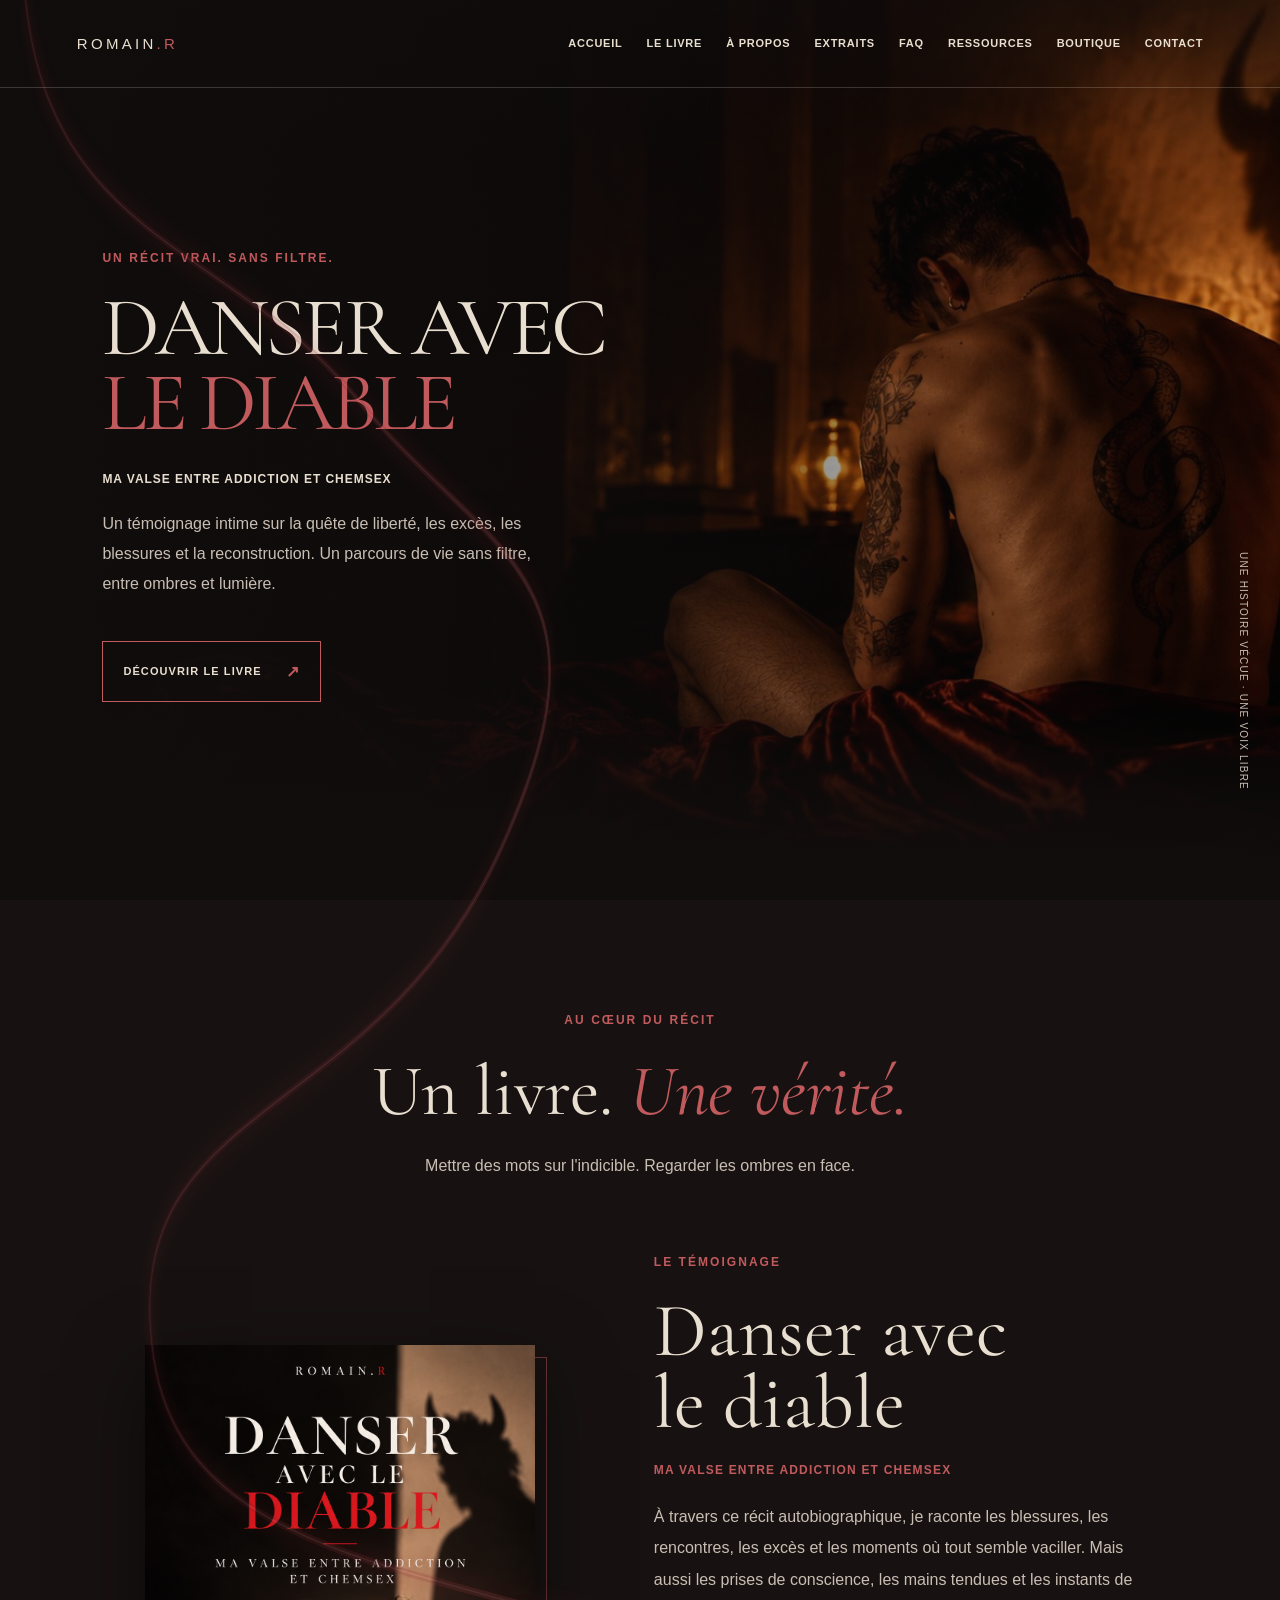
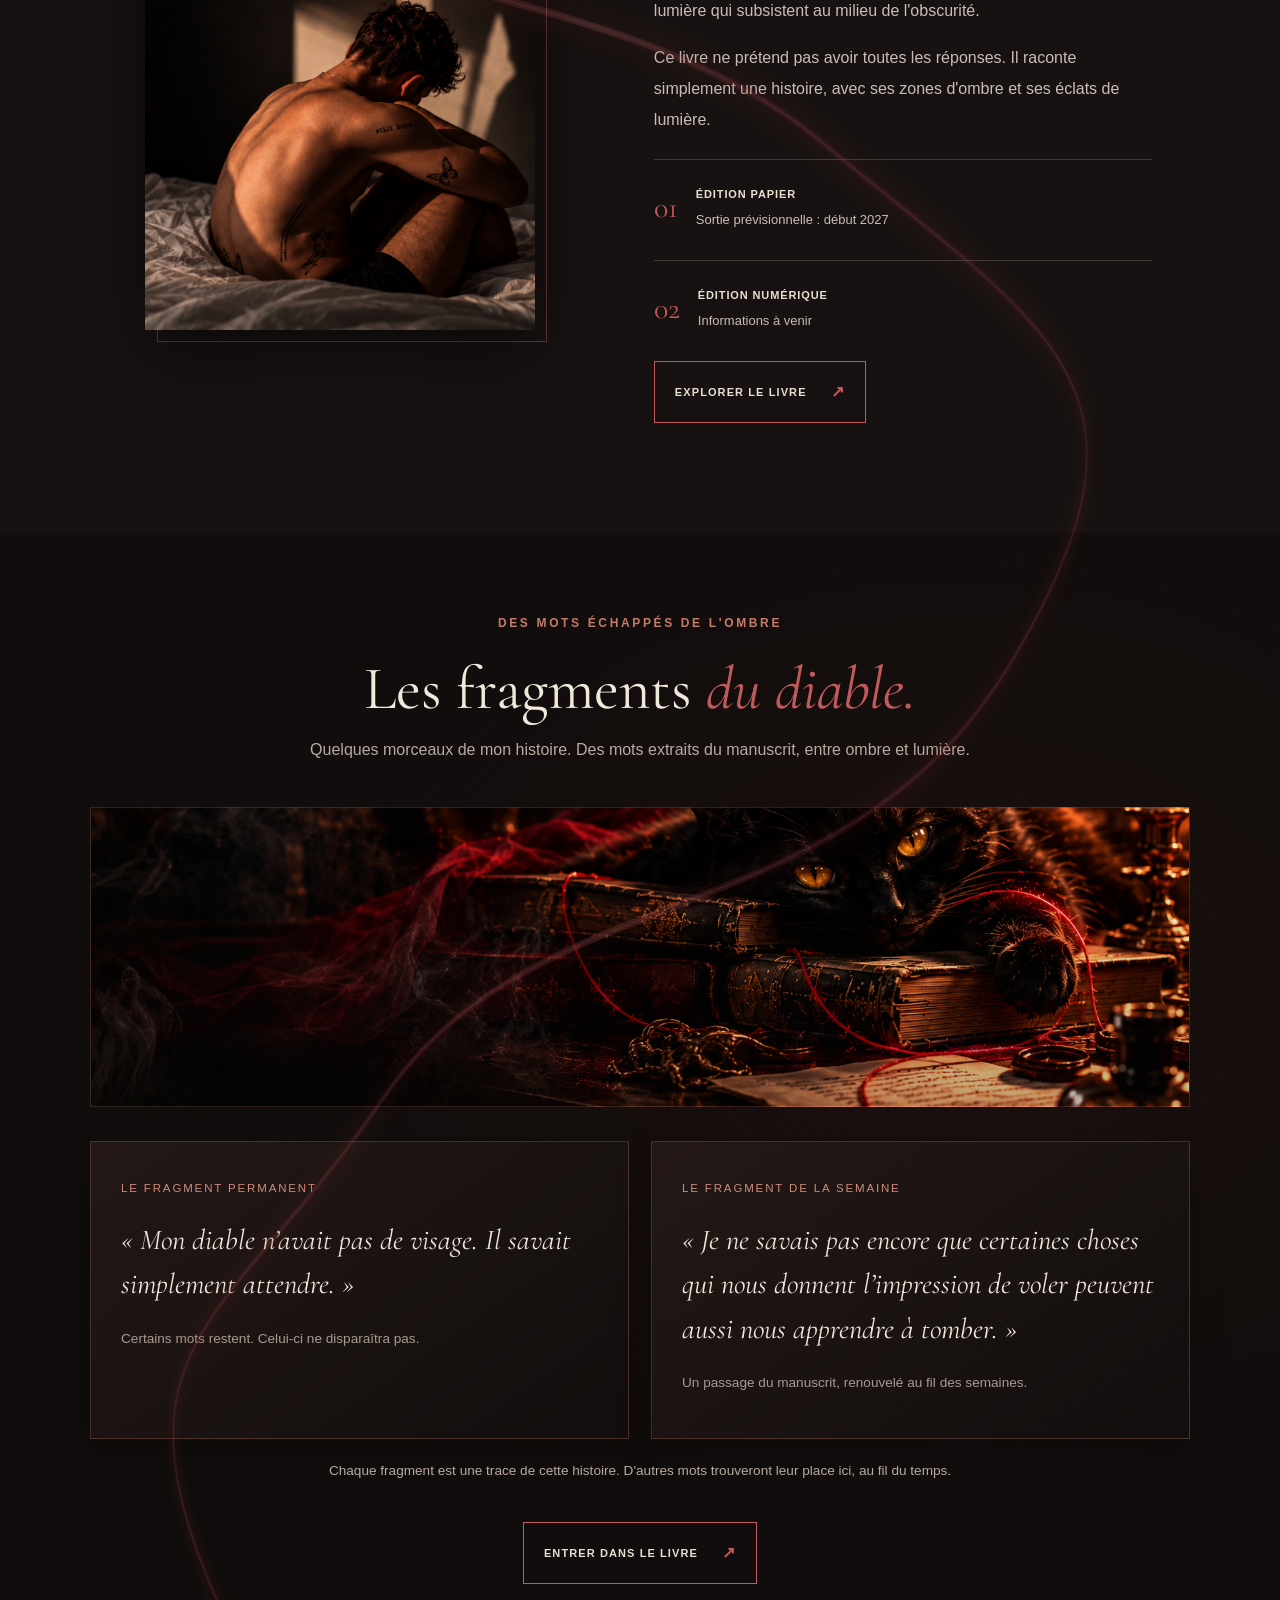
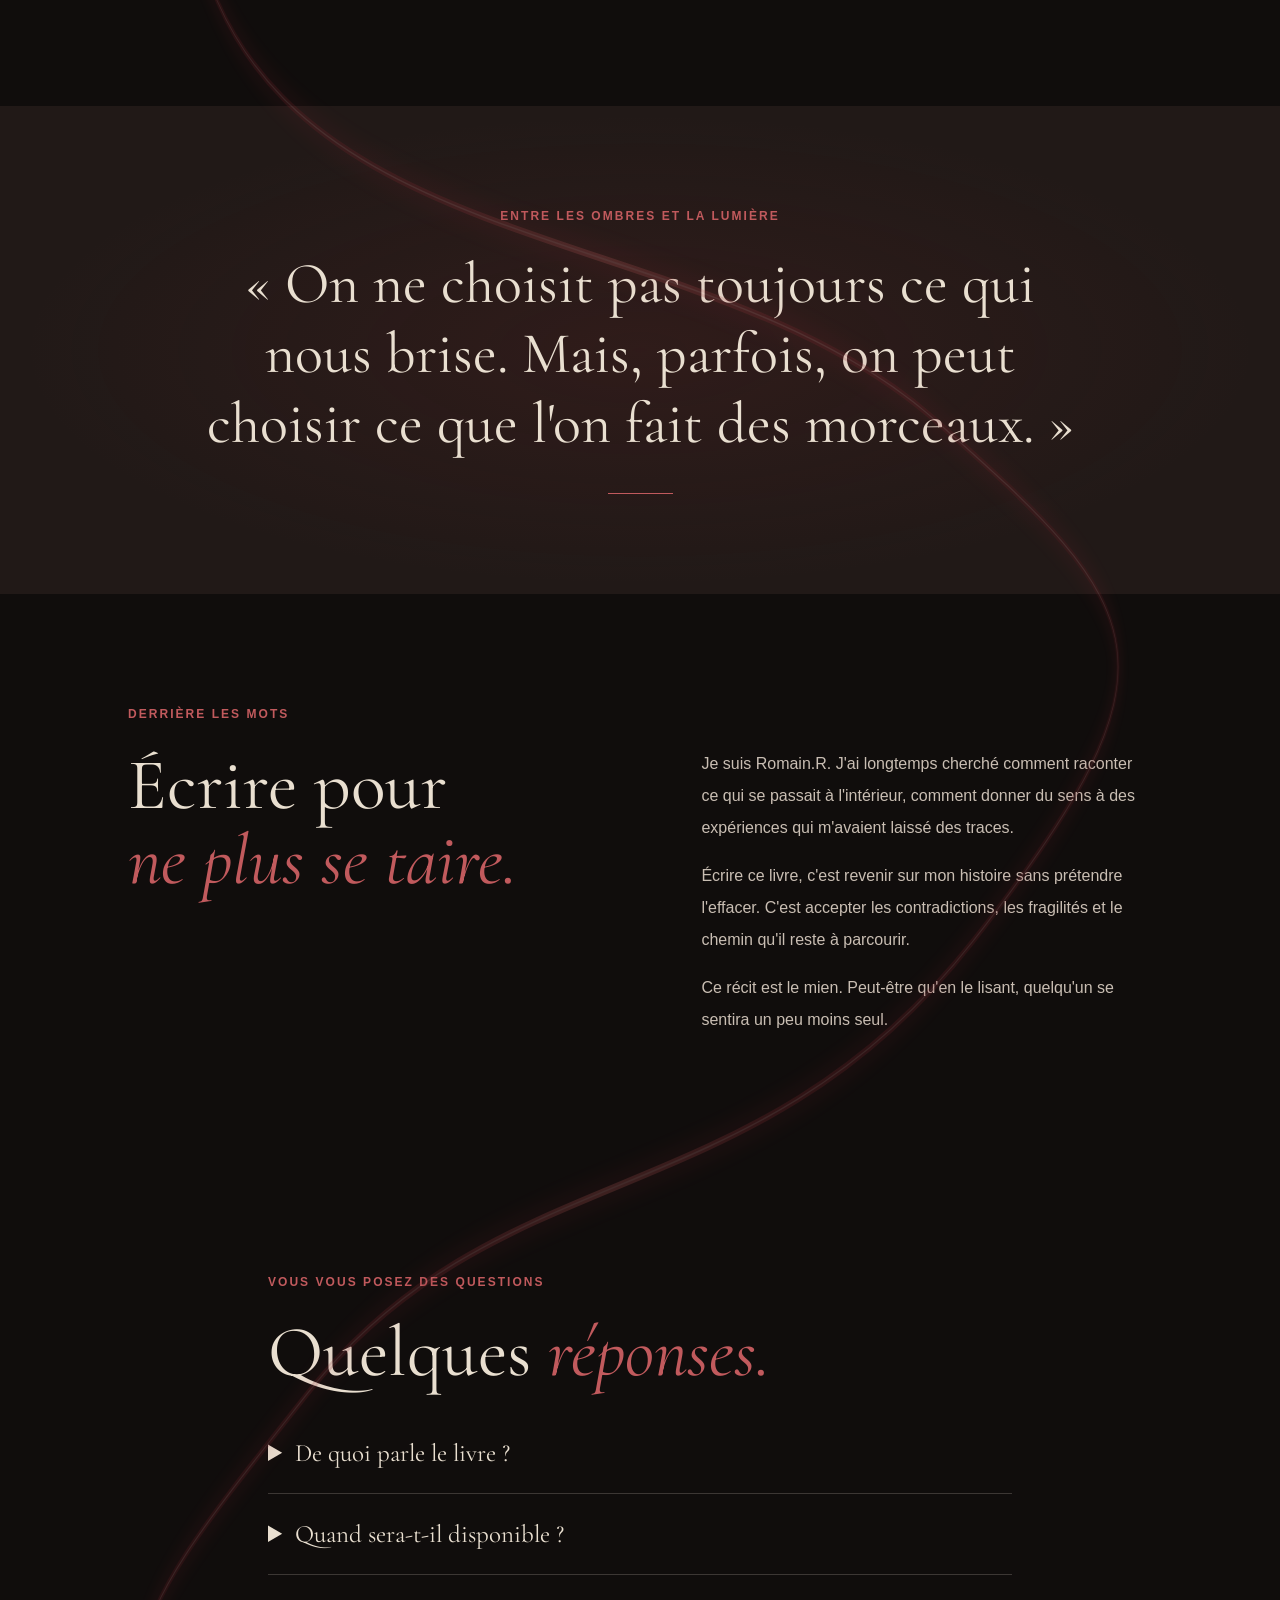
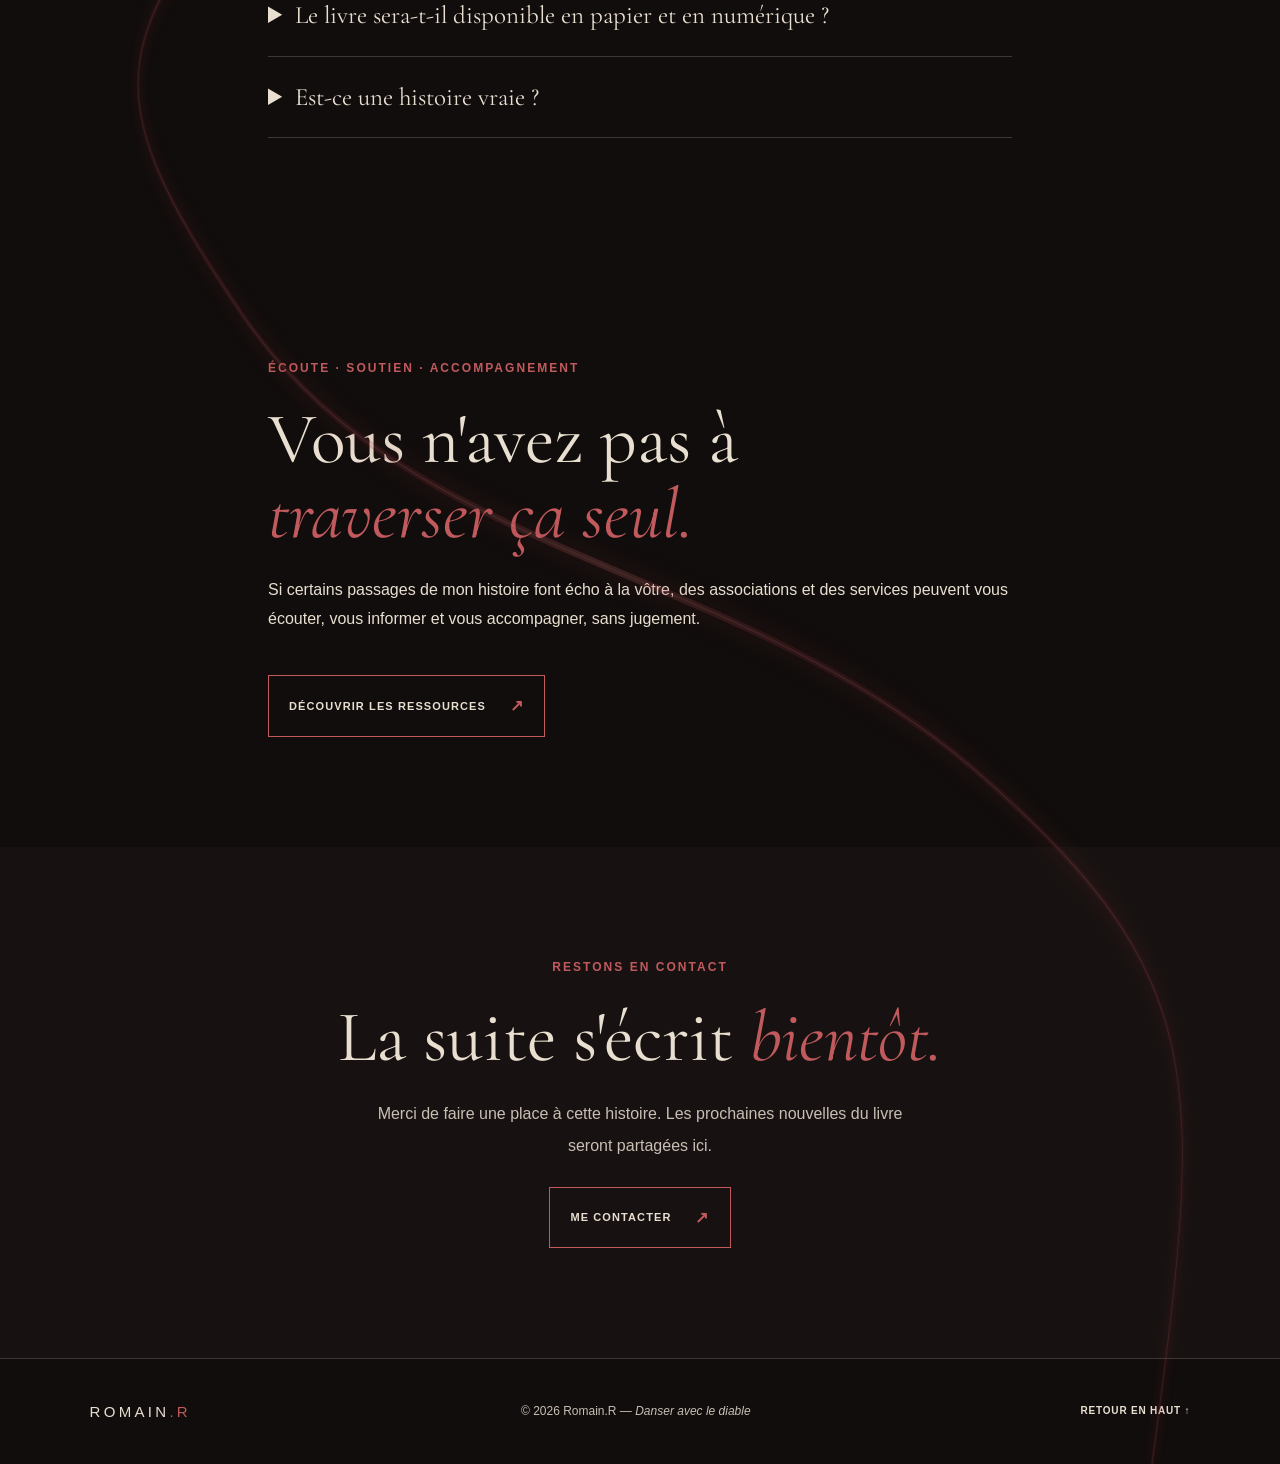
==== commit 294eb856: "Update index.html" ====
--- a/index.html
+++ b/index.html
@@ -14,81 +14,29 @@
 
   <link rel="stylesheet" href="styles.css">
   <link rel="stylesheet" href="fragments.css">
-
-  <style>
-    /* Harmonisation du menu avec l'identité visuelle du site */
-    .site-header .navigation a {
-      font-family: 'Montserrat', sans-serif;
-      font-size: 12px;
-      font-weight: 600;
-      letter-spacing: 0.08em;
-      text-transform: uppercase;
-    }
-
-    /* Images d'accès aux pages */
-    .home-page-link {
-      display: block;
-      width: min(100% - 40px, 1000px);
-      margin: 60px auto;
-      overflow: hidden;
-      border: 1px solid rgba(193, 90, 93, 0.35);
-      background: #171211;
-      transition: border-color 0.3s ease, transform 0.3s ease;
-    }
-
-    .home-page-link:hover {
-      border-color: #c15a5d;
-      transform: translateY(-3px);
-    }
-
-    .home-page-link img {
-      display: block;
-      width: 100%;
-      height: auto;
-    }
-
-    .home-page-link:focus-visible {
-      outline: 2px solid #c15a5d;
-      outline-offset: 5px;
-    }
-
-    @media (max-width: 760px) {
-      .site-header .navigation a {
-        font-size: 13px;
-      }
-
-      .home-page-link {
-        width: calc(100% - 32px);
-        margin: 36px auto;
-      }
-    }
-  </style>
 </head>
 
 <body>
   <header class="site-header">
-    <a class="logo" href="index.html#accueil">ROMAIN<span>.R</span></a>
-
-    <button class="menu-toggle"
-            aria-label="Ouvrir le menu"
-            aria-expanded="false"
-            aria-controls="navigation">
+    <a class="logo" href="#accueil">ROMAIN<span>.R</span></a>
+
+    <button class="menu-toggle" aria-label="Ouvrir le menu" aria-expanded="false">
       ☰
     </button>
 
     <nav class="navigation" id="navigation">
-      <a href="index.html#accueil">Accueil</a>
+      <a href="#accueil">Accueil</a>
       <a href="livre.html">Le livre</a>
-      <a href="auteur.html">L'auteur</a>
-      <a href="extraits.html">Extraits</a>
-      <a href="faq.html">FAQ</a>
+      <a href="#a-propos">À propos</a>
+      <a href="#extraits">Extraits</a>
+      <a href="#faq">FAQ</a>
       <a href="ressources.html">Ressources</a>
-      <a href="index.html#contact">Contact</a>
+      <a href="boutique.html">Boutique</a>
+      <a href="#contact">Contact</a>
     </nav>
   </header>
 
   <main>
-    <!-- ACCUEIL -->
     <section class="hero" id="accueil">
       <div class="hero-overlay"></div>
 
@@ -113,23 +61,28 @@
       <span class="vertical-note">UNE HISTOIRE VÉCUE · UNE VOIX LIBRE</span>
     </section>
 
-    <!-- LE LIVRE -->
     <section class="book-section section" id="livre">
       <div class="section-heading">
         <p class="eyebrow">AU CŒUR DU RÉCIT</p>
+
         <h2>Un livre. <em>Une vérité.</em></h2>
+
         <p>Mettre des mots sur l'indicible. Regarder les ombres en face.</p>
       </div>
 
       <div class="book-layout">
         <div class="book-art">
-          <img src="couverture-livre.png"
-               alt="Couverture du livre Danser avec le diable">
+          <img
+            src="couverture-livre.png"
+            alt="Couverture du livre Danser avec le diable"
+          >
         </div>
 
         <div class="book-copy">
           <p class="eyebrow">LE TÉMOIGNAGE</p>
+
           <h3>Danser avec<br>le diable</h3>
+
           <p class="book-subtitle">Ma valse entre addiction et chemsex</p>
 
           <p>
@@ -168,15 +121,75 @@
       </div>
     </section>
 
-    <!-- ACCÈS AUX EXTRAITS -->
-    <a class="home-page-link"
-       href="extraits.html"
-       aria-label="Découvrir les extraits du livre">
-      <img src="extraits-accueil.png"
-           alt="Illustration des extraits de Danser avec le diable">
-    </a>
-
-    <!-- CITATION -->
+    <!-- LES FRAGMENTS DU DIABLE -->
+    <section class="fragments-section" id="extraits">
+      <div class="fragments-container">
+
+        <div class="fragments-heading">
+          <p class="eyebrow">DES MOTS ÉCHAPPÉS DE L'OMBRE</p>
+
+          <h2>Les fragments <em>du diable.</em></h2>
+
+          <p>
+            Quelques morceaux de mon histoire.
+            Des mots extraits du manuscrit, entre ombre et lumière.
+          </p>
+        </div>
+
+        <div
+          class="fragments-scene"
+          role="img"
+          aria-label="Hadès, un chat noir installé sur de vieux livres dans une atmosphère sombre et mystérieuse"
+        >
+          <span class="fragments-thread" aria-hidden="true"></span>
+        </div>
+
+        <div class="fragments-cards">
+
+          <article class="fragment-card">
+            <span class="fragment-label">Le fragment permanent</span>
+
+            <blockquote>
+              « Mon diable n’avait pas de visage.
+              Il savait simplement attendre. »
+            </blockquote>
+
+            <p class="fragment-note">
+              Certains mots restent. Celui-ci ne disparaîtra pas.
+            </p>
+          </article>
+
+          <article class="fragment-card">
+            <span class="fragment-label">Le fragment de la semaine</span>
+
+            <blockquote>
+              « Je ne savais pas encore que certaines choses qui nous
+              donnent l’impression de voler peuvent aussi nous apprendre
+              à tomber. »
+            </blockquote>
+
+            <p class="fragment-note">
+              Un passage du manuscrit, renouvelé au fil des semaines.
+            </p>
+          </article>
+
+        </div>
+
+        <div class="fragments-heading">
+          <p class="fragment-note">
+            Chaque fragment est une trace de cette histoire.
+            D'autres mots trouveront leur place ici, au fil du temps.
+          </p>
+
+          <a class="button" href="livre.html">
+            ENTRER DANS LE LIVRE <span>↗</span>
+          </a>
+        </div>
+
+      </div>
+    </section>
+    <!-- FIN DES FRAGMENTS DU DIABLE -->
+
     <section class="quote-section">
       <p class="eyebrow">ENTRE LES OMBRES ET LA LUMIÈRE</p>
 
@@ -188,40 +201,91 @@
       <span class="quote-line"></span>
     </section>
 
-    <!-- ACCÈS À L'AUTEUR -->
-    <a class="home-page-link"
-       href="auteur.html"
-       aria-label="Découvrir l'auteur">
-      <img src="auteur-accueil.png"
-           alt="Illustration de la page auteur de Danser avec le diable">
-    </a>
-
-    <!-- ACCÈS À LA FAQ -->
-    <a class="home-page-link"
-       href="faq.html"
-       aria-label="Consulter la foire aux questions">
-      <img src="faq-accueil.png"
-           alt="Illustration de la FAQ de Danser avec le diable">
-    </a>
-
-    <!-- RESSOURCES -->
-    <section class="resources-section section" id="ressources">
-      <p class="eyebrow">NE PAS RESTER SEUL</p>
-      <h2>Des ressources pour <em>être accompagné.</em></h2>
+    <section class="about-section section" id="a-propos">
+      <p class="eyebrow">DERRIÈRE LES MOTS</p>
+
+      <h2>Écrire pour<br><em>ne plus se taire.</em></h2>
+
+      <div class="about-copy">
+        <p>
+          Je suis Romain.R. J'ai longtemps cherché comment raconter
+          ce qui se passait à l'intérieur, comment donner du sens
+          à des expériences qui m'avaient laissé des traces.
+        </p>
+
+        <p>
+          Écrire ce livre, c'est revenir sur mon histoire sans prétendre
+          l'effacer. C'est accepter les contradictions, les fragilités
+          et le chemin qu'il reste à parcourir.
+        </p>
+
+        <p>
+          Ce récit est le mien. Peut-être qu'en le lisant,
+          quelqu'un se sentira un peu moins seul.
+        </p>
+      </div>
+    </section>
+
+    <section class="faq-section section" id="faq">
+      <p class="eyebrow">VOUS VOUS POSEZ DES QUESTIONS</p>
+
+      <h2>Quelques <em>réponses.</em></h2>
+
+      <details>
+        <summary>De quoi parle le livre ?</summary>
+        <p>
+          D'un parcours autobiographique autour de l'addiction,
+          du chemsex et de blessures personnelles.
+        </p>
+      </details>
+
+      <details>
+        <summary>Quand sera-t-il disponible ?</summary>
+        <p>
+          La sortie est prévue début 2027, sous réserve de finalisation
+          du manuscrit et de la préparation de la publication.
+          Les informations définitives seront communiquées sur ce site.
+        </p>
+      </details>
+
+      <details>
+        <summary>Le livre sera-t-il disponible en papier et en numérique ?</summary>
+        <p>
+          Plusieurs formats sont envisagés. Les détails seront précisés
+          à l'approche de la sortie.
+        </p>
+      </details>
+
+      <details>
+        <summary>Est-ce une histoire vraie ?</summary>
+        <p>
+          Oui. Il s'agit d'un récit autobiographique raconté à la première
+          personne.
+        </p>
+      </details>
+    </section>
+
+    <!-- ACCÈS AUX RESSOURCES D'AIDE ET DE PRÉVENTION -->
+    <section class="faq-section section support-section" id="appel-ressources">
+      <p class="eyebrow">ÉCOUTE · SOUTIEN · ACCOMPAGNEMENT</p>
+
+      <h2>Vous n'avez pas à<br><em>traverser ça seul.</em></h2>
 
       <p>
-        Des informations et des contacts pour les personnes concernées
-        par les addictions, le chemsex ou une détresse psychologique.
+        Si certains passages de mon histoire font écho à la vôtre,
+        des associations et des services peuvent vous écouter,
+        vous informer et vous accompagner, sans jugement.
       </p>
 
       <a class="button" href="ressources.html">
-        CONSULTER LES RESSOURCES <span>↗</span>
+        DÉCOUVRIR LES RESSOURCES <span>↗</span>
       </a>
     </section>
-
-    <!-- CONTACT -->
+    <!-- FIN DE L'ACCÈS AUX RESSOURCES -->
+
     <section class="contact-section section" id="contact">
       <p class="eyebrow">RESTONS EN CONTACT</p>
+
       <h2>La suite s'écrit <em>bientôt.</em></h2>
 
       <p>
@@ -236,14 +300,13 @@
   </main>
 
   <footer>
-    <a class="logo" href="index.html#accueil">ROMAIN<span>.R</span></a>
+    <a class="logo" href="#accueil">ROMAIN<span>.R</span></a>
 
     <p>© 2026 Romain.R — <em>Danser avec le diable</em></p>
 
-    <a href="index.html#accueil">RETOUR EN HAUT ↑</a>
+    <a href="#accueil">RETOUR EN HAUT ↑</a>
   </footer>
 
   <script src="script.js"></script>
 </body>
 </html>
-```
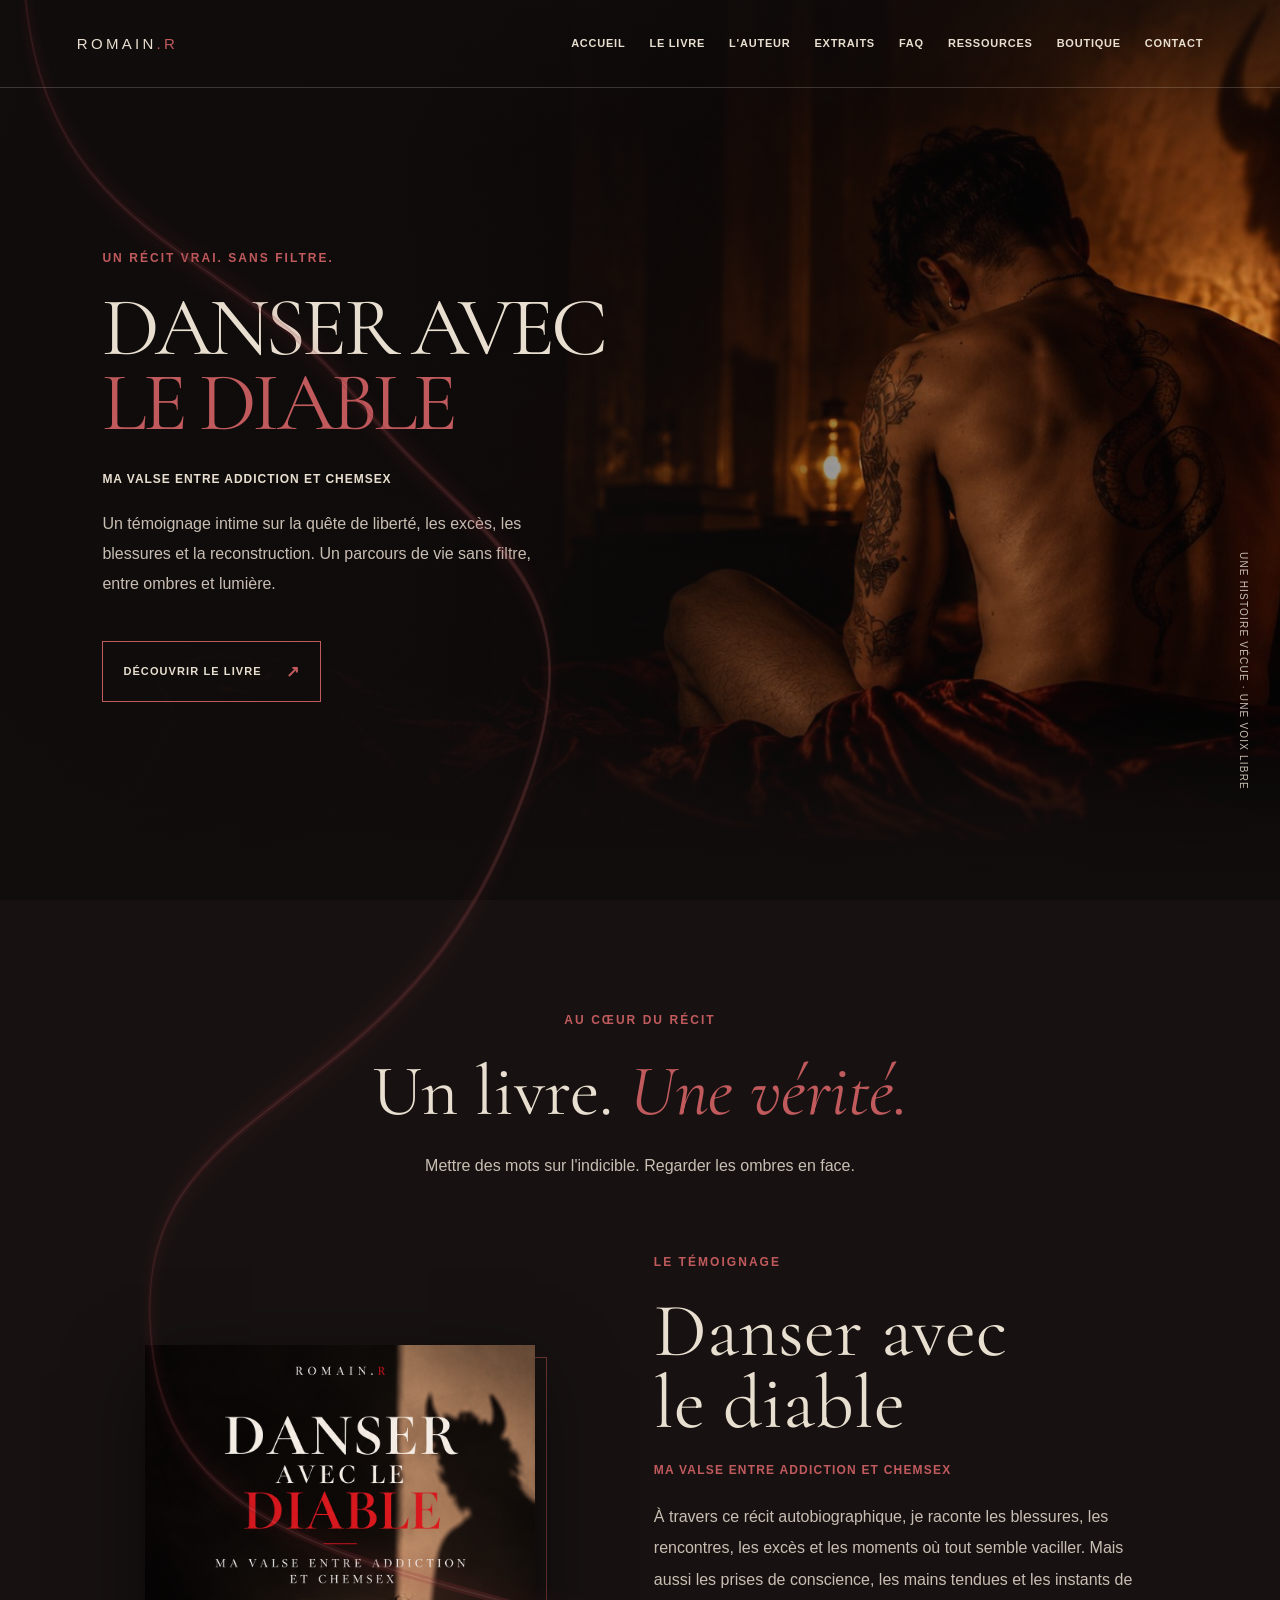
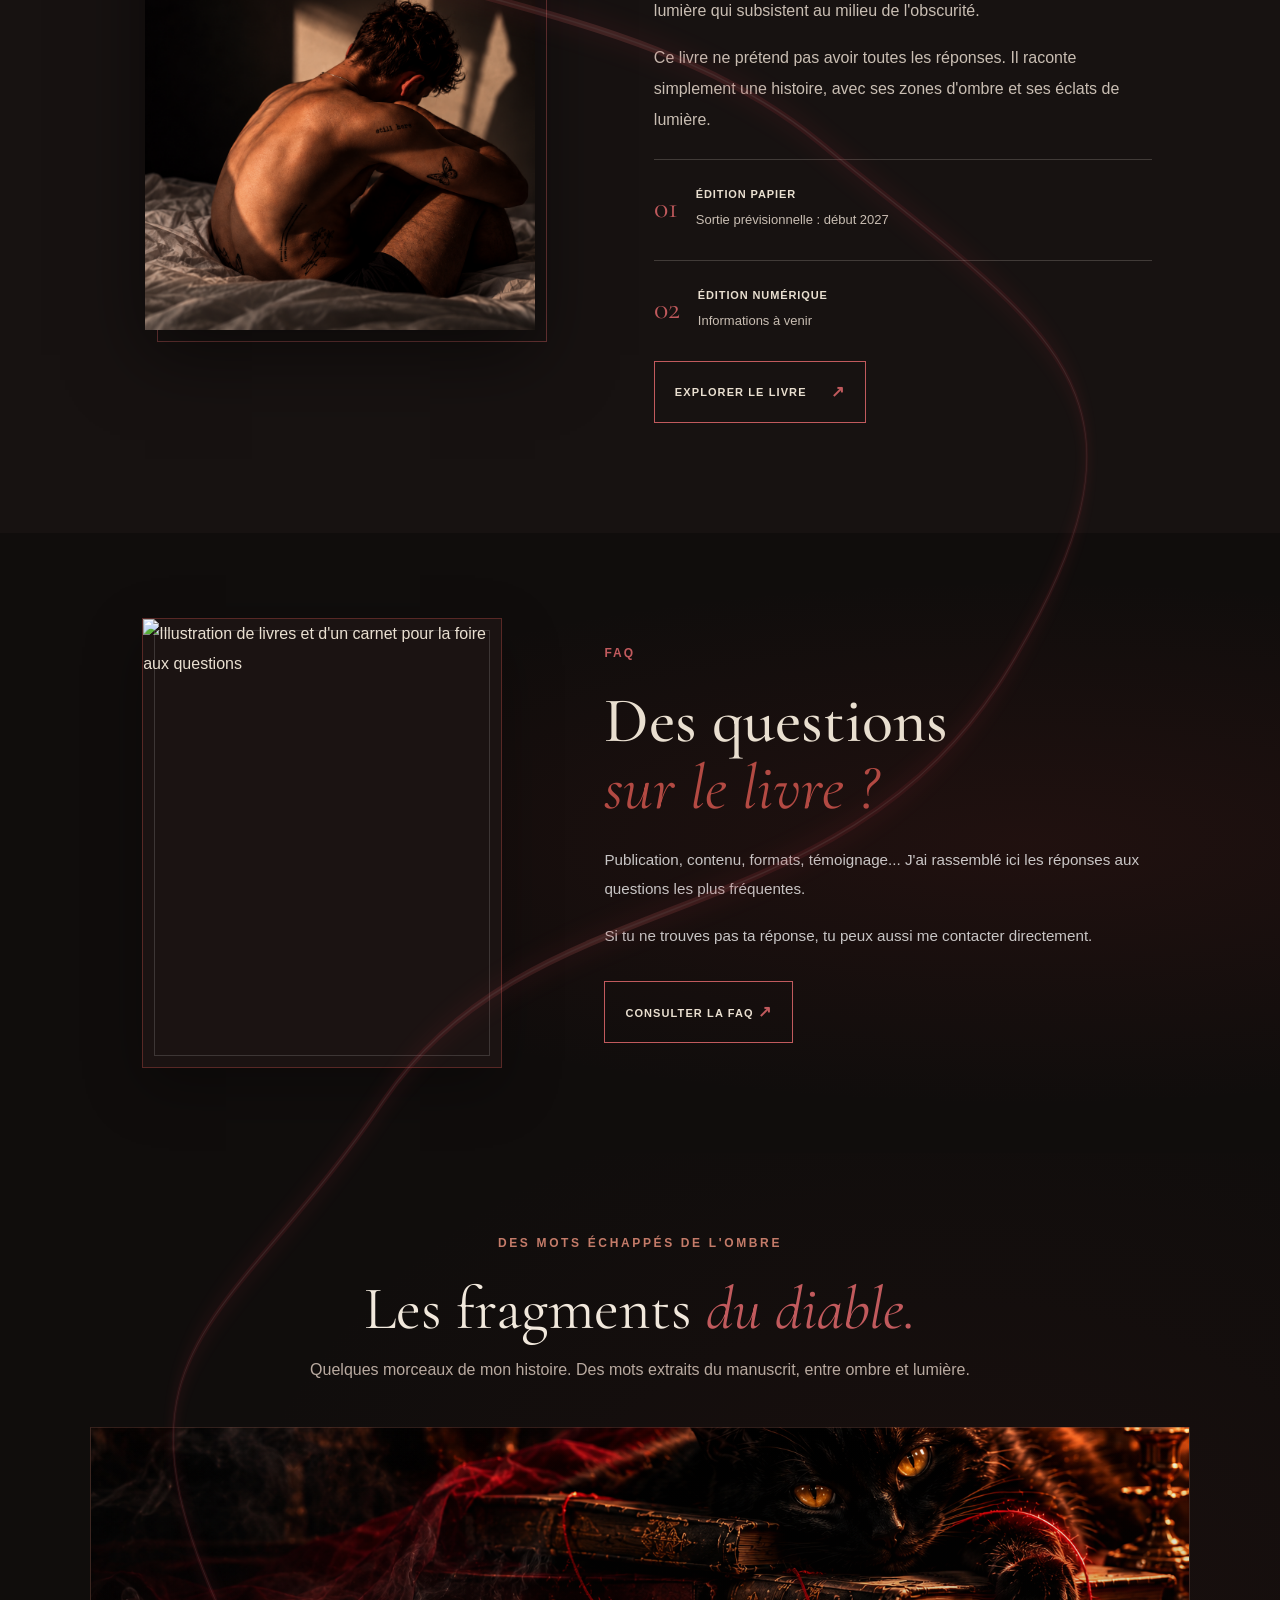
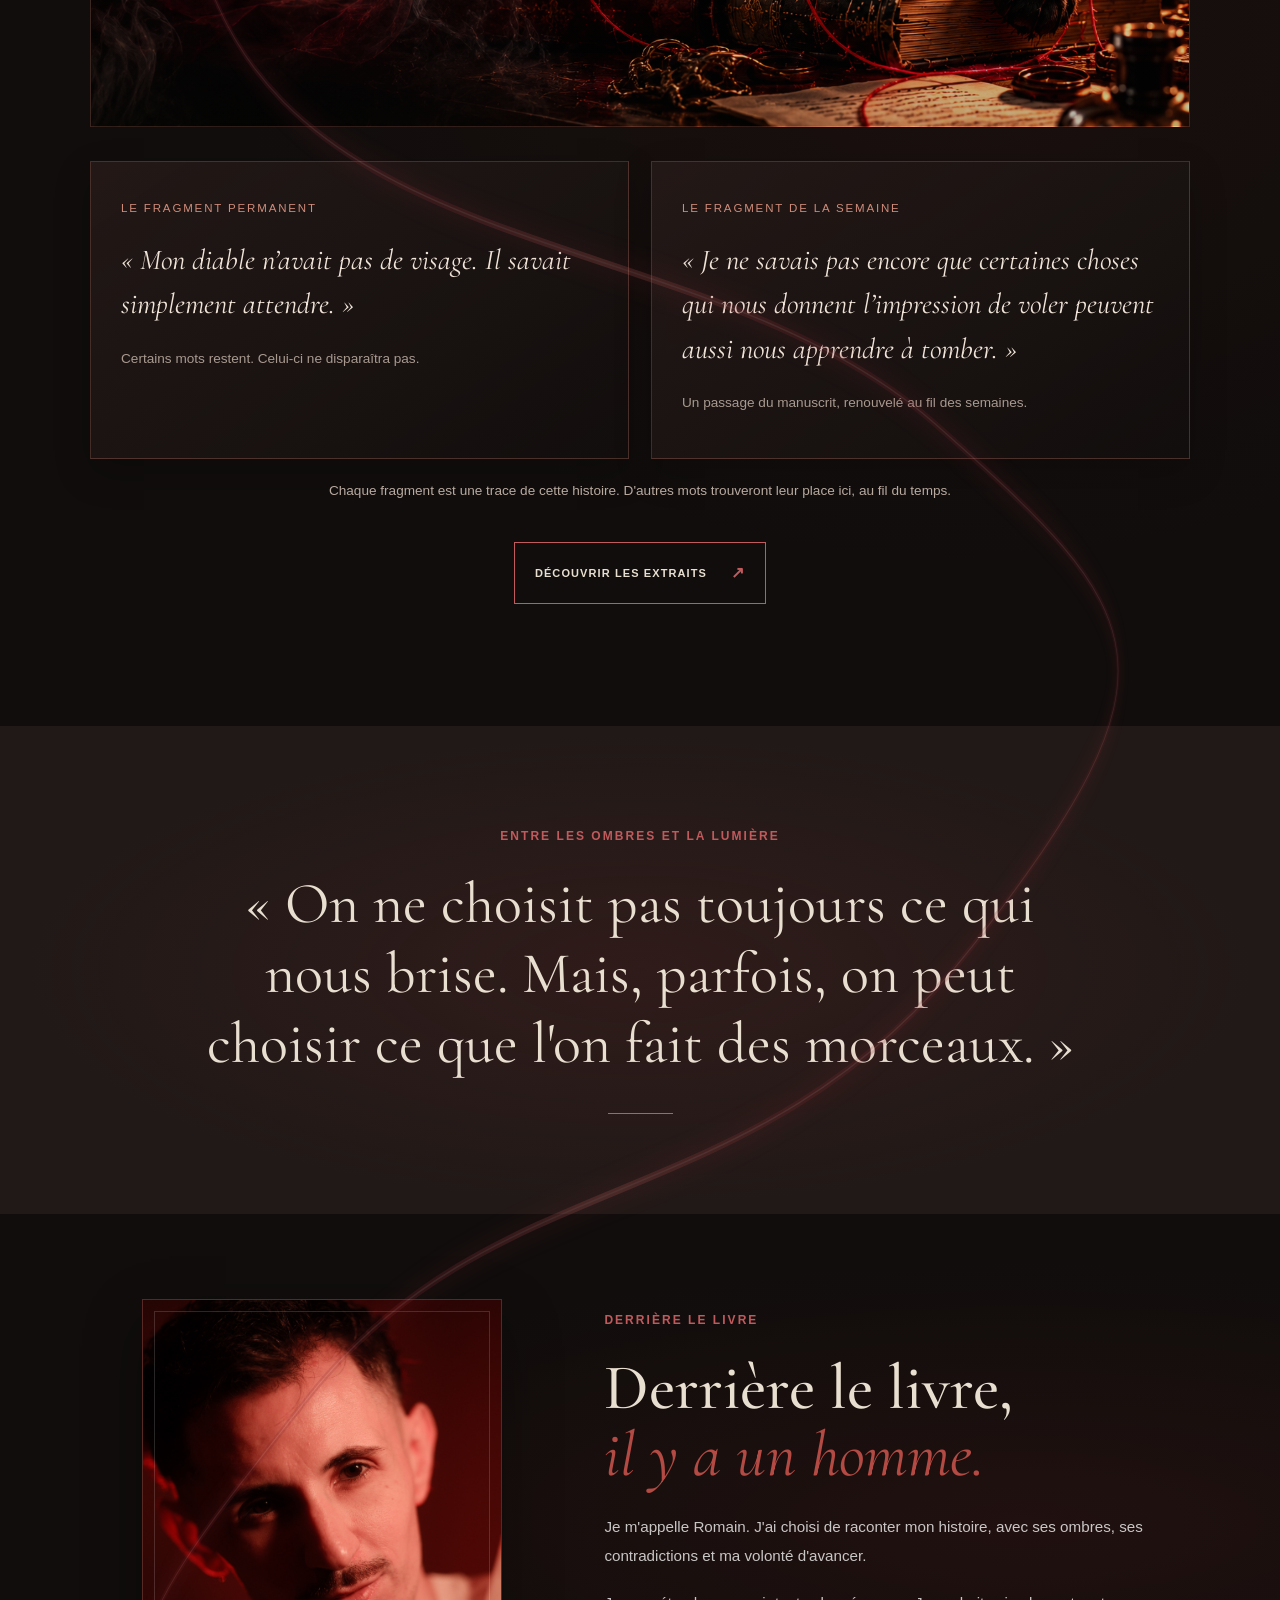
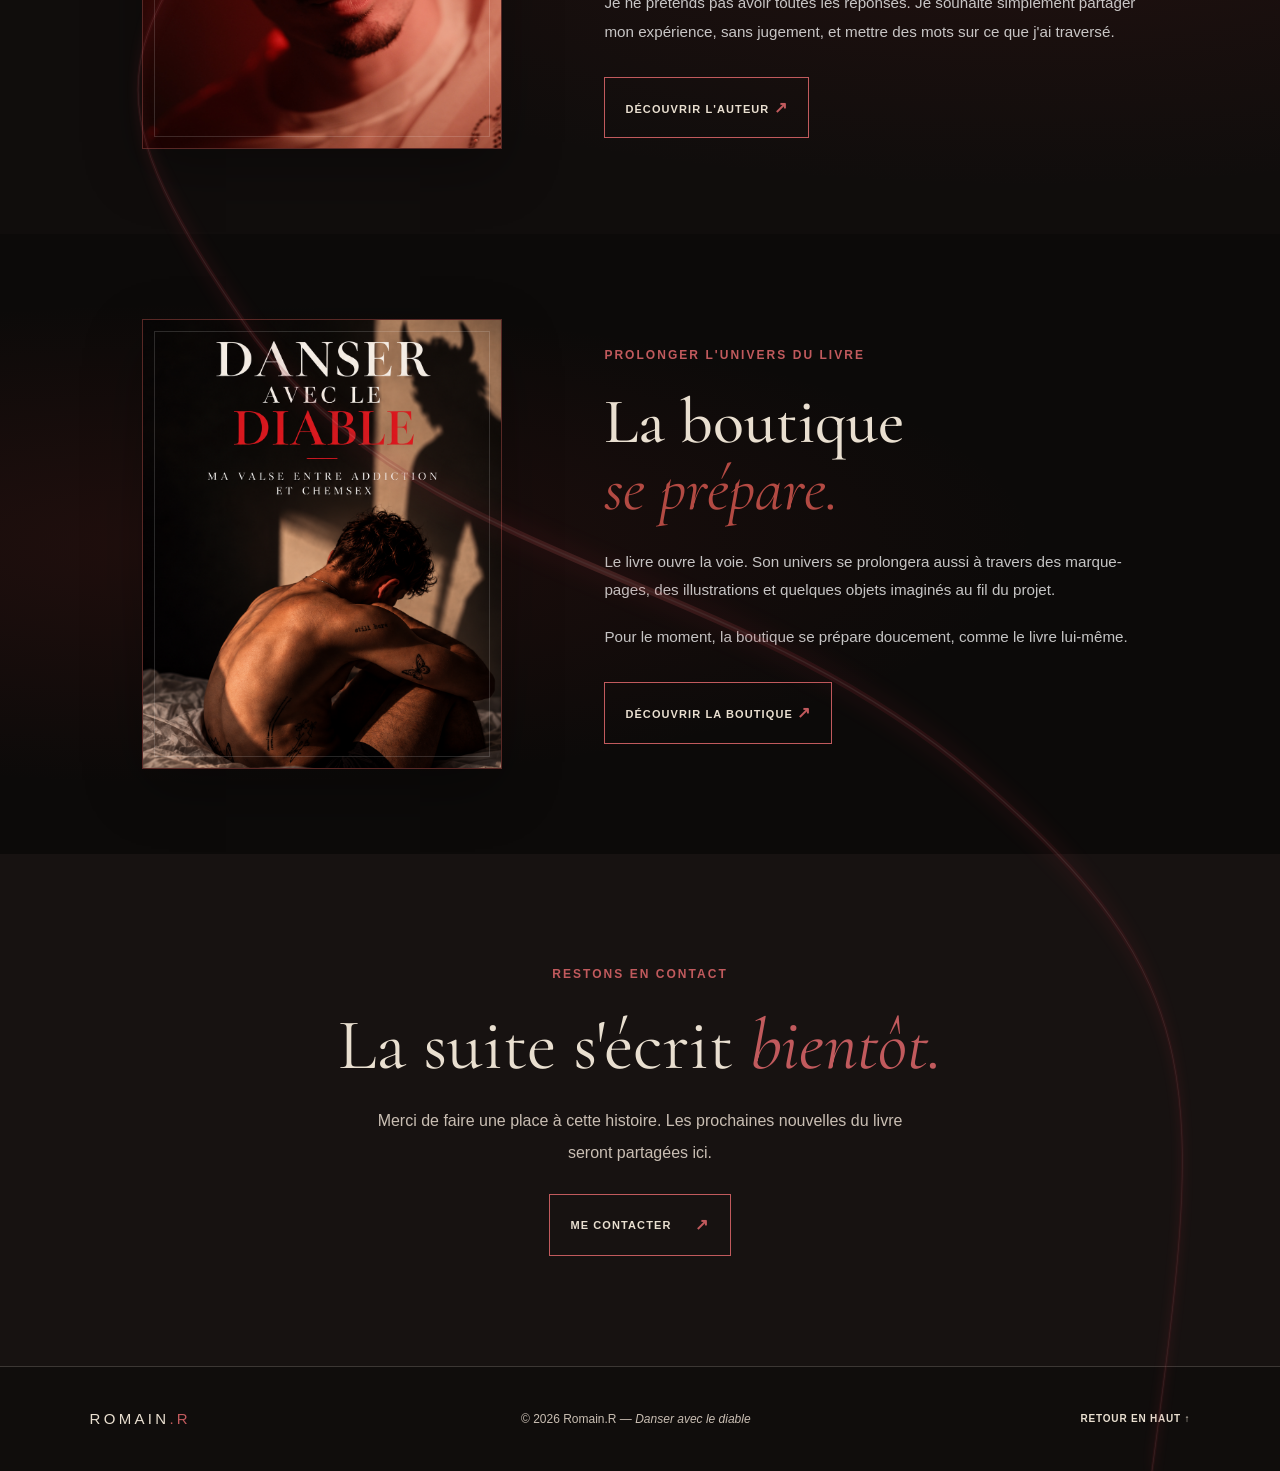
==== commit c52a1464: "Update book description and restructure sections" ====
--- a/index.html
+++ b/index.html
@@ -4,7 +4,7 @@
 <head>
   <meta charset="UTF-8">
   <meta name="viewport" content="width=device-width, initial-scale=1.0">
-  <meta name="description" content="Découvrez Danser avec le diable — Ma valse entre addiction et chemsex, le témoignage de Romain.R. Sortie prévisionnelle début 2027.">
+  <meta name="description" content="Découvrez Danser avec le diable — Ma valse entre addiction et chemsex, le récit autobiographique de Romain.R. Sortie prévisionnelle début 2027.">
   <meta name="theme-color" content="#100d0c">
   <title>Danser avec le diable — Romain.R</title>
 
@@ -14,22 +14,139 @@
 
   <link rel="stylesheet" href="styles.css">
   <link rel="stylesheet" href="fragments.css">
+
+  <style>
+    .preview-section {
+      position: relative;
+      padding: 85px 7%;
+      overflow: hidden;
+      background:
+        radial-gradient(ellipse at 80% 50%, rgba(142,41,37,.13), transparent 60%),
+        #100d0c;
+    }
+
+    .preview-container {
+      width: min(1050px, 100%);
+      margin: 0 auto;
+      display: grid;
+      grid-template-columns: minmax(0,.85fr) minmax(0,1.15fr);
+      align-items: center;
+      gap: clamp(30px,6vw,75px);
+    }
+
+    .preview-image {
+      position: relative;
+      width: 100%;
+      max-width: 360px;
+      aspect-ratio: 4 / 5;
+      margin: 0 auto;
+      overflow: hidden;
+      border: 1px solid rgba(179,74,67,.4);
+      background: #1b1312;
+      box-shadow: 0 20px 55px rgba(0,0,0,.3);
+    }
+
+    .preview-image::after {
+      content: "";
+      position: absolute;
+      inset: 11px;
+      border: 1px solid rgba(255,255,255,.15);
+      pointer-events: none;
+    }
+
+    .preview-image img {
+      display: block;
+      width: 100%;
+      height: 100%;
+      object-fit: cover;
+      object-position: center;
+    }
+
+    .preview-copy {
+      min-width: 0;
+    }
+
+    .preview-copy h2 {
+      margin: 18px 0 25px;
+      font-family: "Cormorant Garamond", serif;
+      font-size: clamp(2.5rem,5vw,4rem);
+      font-weight: 500;
+      line-height: 1.05;
+    }
+
+    .preview-copy h2 em {
+      color: #b34a43;
+      font-weight: 400;
+    }
+
+    .preview-copy > p:not(.eyebrow) {
+      margin-bottom: 18px;
+      color: rgba(255,255,255,.76);
+      font-size: .95rem;
+      line-height: 1.9;
+    }
+
+    .preview-copy .button {
+      display: inline-block;
+      margin-top: 12px;
+    }
+
+    .shop-preview {
+      background:
+        radial-gradient(ellipse at 15% 50%, rgba(142,41,37,.16), transparent 55%),
+        #0c0a09;
+    }
+
+    @media (max-width: 700px) {
+      .preview-section {
+        padding: 70px 8%;
+      }
+
+      .preview-container {
+        grid-template-columns: 1fr;
+        gap: 35px;
+      }
+
+      .preview-image {
+        width: min(100%,320px);
+      }
+
+      .preview-copy h2 {
+        font-size: clamp(2.5rem,10vw,3.4rem);
+      }
+    }
+
+    @media (prefers-reduced-motion: reduce) {
+      .preview-section *,
+      .preview-section *::before,
+      .preview-section *::after {
+        animation: none !important;
+        transition: none !important;
+      }
+    }
+  </style>
 </head>
 
 <body>
   <header class="site-header">
     <a class="logo" href="#accueil">ROMAIN<span>.R</span></a>
 
-    <button class="menu-toggle" aria-label="Ouvrir le menu" aria-expanded="false">
+    <button
+      class="menu-toggle"
+      aria-label="Ouvrir le menu"
+      aria-expanded="false"
+      aria-controls="navigation"
+      type="button"
+    >
       ☰
     </button>
 
     <nav class="navigation" id="navigation">
       <a href="#accueil">Accueil</a>
       <a href="livre.html">Le livre</a>
-      <a href="#a-propos">À propos</a>
-      <a href="#extraits">Extraits</a>
-      <a href="#faq">FAQ</a>
+      <a href="auteur.html">L'auteur</a>
+      <a href="extraits.html">Extraits</a>
+      <a href="faq.html">FAQ</a>
       <a href="ressources.html">Ressources</a>
       <a href="boutique.html">Boutique</a>
       <a href="#contact">Contact</a>
@@ -37,6 +154,7 @@
   </header>
 
   <main>
+    <!-- ACCUEIL -->
     <section class="hero" id="accueil">
       <div class="hero-overlay"></div>
 
@@ -61,12 +179,11 @@
       <span class="vertical-note">UNE HISTOIRE VÉCUE · UNE VOIX LIBRE</span>
     </section>
 
+    <!-- PRÉSENTATION DU LIVRE -->
     <section class="book-section section" id="livre">
       <div class="section-heading">
         <p class="eyebrow">AU CŒUR DU RÉCIT</p>
-
         <h2>Un livre. <em>Une vérité.</em></h2>
-
         <p>Mettre des mots sur l'indicible. Regarder les ombres en face.</p>
       </div>
 
@@ -80,9 +197,7 @@
 
         <div class="book-copy">
           <p class="eyebrow">LE TÉMOIGNAGE</p>
-
           <h3>Danser avec<br>le diable</h3>
-
           <p class="book-subtitle">Ma valse entre addiction et chemsex</p>
 
           <p>
@@ -121,15 +236,48 @@
       </div>
     </section>
 
-    <!-- LES FRAGMENTS DU DIABLE -->
+    <!-- ENCADRÉ FAQ ILLUSTRÉ -->
+    <section class="preview-section" aria-labelledby="faq-preview-title">
+      <div class="preview-container">
+        <div class="preview-image">
+          <img
+            src="faq.jpg"
+            alt="Illustration de livres et d'un carnet pour la foire aux questions"
+            loading="lazy"
+          >
+        </div>
+
+        <div class="preview-copy">
+          <p class="eyebrow">FAQ</p>
+          <h2 id="faq-preview-title">
+            Des questions<br>
+            <em>sur le livre ?</em>
+          </h2>
+
+          <p>
+            Publication, contenu, formats, témoignage...
+            J'ai rassemblé ici les réponses aux questions
+            les plus fréquentes.
+          </p>
+
+          <p>
+            Si tu ne trouves pas ta réponse, tu peux aussi
+            me contacter directement.
+          </p>
+
+          <a class="button" href="faq.html">
+            CONSULTER LA FAQ <span>↗</span>
+          </a>
+        </div>
+      </div>
+    </section>
+
+    <!-- FRAGMENTS DU DIABLE -->
     <section class="fragments-section" id="extraits">
       <div class="fragments-container">
-
         <div class="fragments-heading">
           <p class="eyebrow">DES MOTS ÉCHAPPÉS DE L'OMBRE</p>
-
           <h2>Les fragments <em>du diable.</em></h2>
-
           <p>
             Quelques morceaux de mon histoire.
             Des mots extraits du manuscrit, entre ombre et lumière.
@@ -145,15 +293,12 @@
         </div>
 
         <div class="fragments-cards">
-
           <article class="fragment-card">
             <span class="fragment-label">Le fragment permanent</span>
-
             <blockquote>
               « Mon diable n’avait pas de visage.
               Il savait simplement attendre. »
             </blockquote>
-
             <p class="fragment-note">
               Certains mots restent. Celui-ci ne disparaîtra pas.
             </p>
@@ -161,18 +306,15 @@
 
           <article class="fragment-card">
             <span class="fragment-label">Le fragment de la semaine</span>
-
             <blockquote>
               « Je ne savais pas encore que certaines choses qui nous
               donnent l’impression de voler peuvent aussi nous apprendre
               à tomber. »
             </blockquote>
-
             <p class="fragment-note">
               Un passage du manuscrit, renouvelé au fil des semaines.
             </p>
           </article>
-
         </div>
 
         <div class="fragments-heading">
@@ -181,118 +323,103 @@
             D'autres mots trouveront leur place ici, au fil du temps.
           </p>
 
-          <a class="button" href="livre.html">
-            ENTRER DANS LE LIVRE <span>↗</span>
+          <a class="button" href="extraits.html">
+            DÉCOUVRIR LES EXTRAITS <span>↗</span>
           </a>
         </div>
-
-      </div>
-    </section>
-    <!-- FIN DES FRAGMENTS DU DIABLE -->
-
+      </div>
+    </section>
+
+    <!-- CITATION -->
     <section class="quote-section">
       <p class="eyebrow">ENTRE LES OMBRES ET LA LUMIÈRE</p>
-
       <blockquote>
         « On ne choisit pas toujours ce qui nous brise.
         Mais, parfois, on peut choisir ce que l'on fait des morceaux. »
       </blockquote>
-
       <span class="quote-line"></span>
     </section>
 
-    <section class="about-section section" id="a-propos">
-      <p class="eyebrow">DERRIÈRE LES MOTS</p>
-
-      <h2>Écrire pour<br><em>ne plus se taire.</em></h2>
-
-      <div class="about-copy">
-        <p>
-          Je suis Romain.R. J'ai longtemps cherché comment raconter
-          ce qui se passait à l'intérieur, comment donner du sens
-          à des expériences qui m'avaient laissé des traces.
-        </p>
-
-        <p>
-          Écrire ce livre, c'est revenir sur mon histoire sans prétendre
-          l'effacer. C'est accepter les contradictions, les fragilités
-          et le chemin qu'il reste à parcourir.
-        </p>
-
-        <p>
-          Ce récit est le mien. Peut-être qu'en le lisant,
-          quelqu'un se sentira un peu moins seul.
-        </p>
-      </div>
-    </section>
-
-    <section class="faq-section section" id="faq">
-      <p class="eyebrow">VOUS VOUS POSEZ DES QUESTIONS</p>
-
-      <h2>Quelques <em>réponses.</em></h2>
-
-      <details>
-        <summary>De quoi parle le livre ?</summary>
-        <p>
-          D'un parcours autobiographique autour de l'addiction,
-          du chemsex et de blessures personnelles.
-        </p>
-      </details>
-
-      <details>
-        <summary>Quand sera-t-il disponible ?</summary>
-        <p>
-          La sortie est prévue début 2027, sous réserve de finalisation
-          du manuscrit et de la préparation de la publication.
-          Les informations définitives seront communiquées sur ce site.
-        </p>
-      </details>
-
-      <details>
-        <summary>Le livre sera-t-il disponible en papier et en numérique ?</summary>
-        <p>
-          Plusieurs formats sont envisagés. Les détails seront précisés
-          à l'approche de la sortie.
-        </p>
-      </details>
-
-      <details>
-        <summary>Est-ce une histoire vraie ?</summary>
-        <p>
-          Oui. Il s'agit d'un récit autobiographique raconté à la première
-          personne.
-        </p>
-      </details>
-    </section>
-
-    <!-- ACCÈS AUX RESSOURCES D'AIDE ET DE PRÉVENTION -->
-    <section class="faq-section section support-section" id="appel-ressources">
-      <p class="eyebrow">ÉCOUTE · SOUTIEN · ACCOMPAGNEMENT</p>
-
-      <h2>Vous n'avez pas à<br><em>traverser ça seul.</em></h2>
-
-      <p>
-        Si certains passages de mon histoire font écho à la vôtre,
-        des associations et des services peuvent vous écouter,
-        vous informer et vous accompagner, sans jugement.
-      </p>
-
-      <a class="button" href="ressources.html">
-        DÉCOUVRIR LES RESSOURCES <span>↗</span>
-      </a>
-    </section>
-    <!-- FIN DE L'ACCÈS AUX RESSOURCES -->
-
+    <!-- PRÉSENTATION DE L'AUTEUR -->
+    <section class="preview-section" aria-labelledby="author-preview-title">
+      <div class="preview-container">
+        <div class="preview-image">
+          <img
+            src="portrait-romain.jpg"
+            alt="Portrait de Romain.R, auteur de Danser avec le diable"
+            loading="lazy"
+          >
+        </div>
+
+        <div class="preview-copy">
+          <p class="eyebrow">DERRIÈRE LE LIVRE</p>
+          <h2 id="author-preview-title">
+            Derrière le livre,<br>
+            <em>il y a un homme.</em>
+          </h2>
+
+          <p>
+            Je m'appelle Romain. J'ai choisi de raconter mon histoire,
+            avec ses ombres, ses contradictions et ma volonté d'avancer.
+          </p>
+
+          <p>
+            Je ne prétends pas avoir toutes les réponses. Je souhaite
+            simplement partager mon expérience, sans jugement, et mettre
+            des mots sur ce que j'ai traversé.
+          </p>
+
+          <a class="button" href="auteur.html">
+            DÉCOUVRIR L'AUTEUR <span>↗</span>
+          </a>
+        </div>
+      </div>
+    </section>
+
+    <!-- ACCÈS À LA BOUTIQUE -->
+    <section class="preview-section shop-preview" aria-labelledby="shop-preview-title">
+      <div class="preview-container">
+        <div class="preview-image">
+          <img
+            src="couverture-livre.png"
+            alt="Couverture de Danser avec le diable, au cœur de son univers"
+            loading="lazy"
+          >
+        </div>
+
+        <div class="preview-copy">
+          <p class="eyebrow">PROLONGER L'UNIVERS DU LIVRE</p>
+          <h2 id="shop-preview-title">
+            La boutique<br>
+            <em>se prépare.</em>
+          </h2>
+
+          <p>
+            Le livre ouvre la voie. Son univers se prolongera aussi
+            à travers des marque-pages, des illustrations et quelques
+            objets imaginés au fil du projet.
+          </p>
+
+          <p>
+            Pour le moment, la boutique se prépare doucement,
+            comme le livre lui-même.
+          </p>
+
+          <a class="button" href="boutique.html">
+            DÉCOUVRIR LA BOUTIQUE <span>↗</span>
+          </a>
+        </div>
+      </div>
+    </section>
+
+    <!-- CONTACT -->
     <section class="contact-section section" id="contact">
       <p class="eyebrow">RESTONS EN CONTACT</p>
-
       <h2>La suite s'écrit <em>bientôt.</em></h2>
-
       <p>
         Merci de faire une place à cette histoire.
         Les prochaines nouvelles du livre seront partagées ici.
       </p>
-
       <a class="button" href="mailto:contact@romainr.fr">
         ME CONTACTER <span>↗</span>
       </a>
@@ -301,9 +428,7 @@
 
   <footer>
     <a class="logo" href="#accueil">ROMAIN<span>.R</span></a>
-
     <p>© 2026 Romain.R — <em>Danser avec le diable</em></p>
-
     <a href="#accueil">RETOUR EN HAUT ↑</a>
   </footer>
 
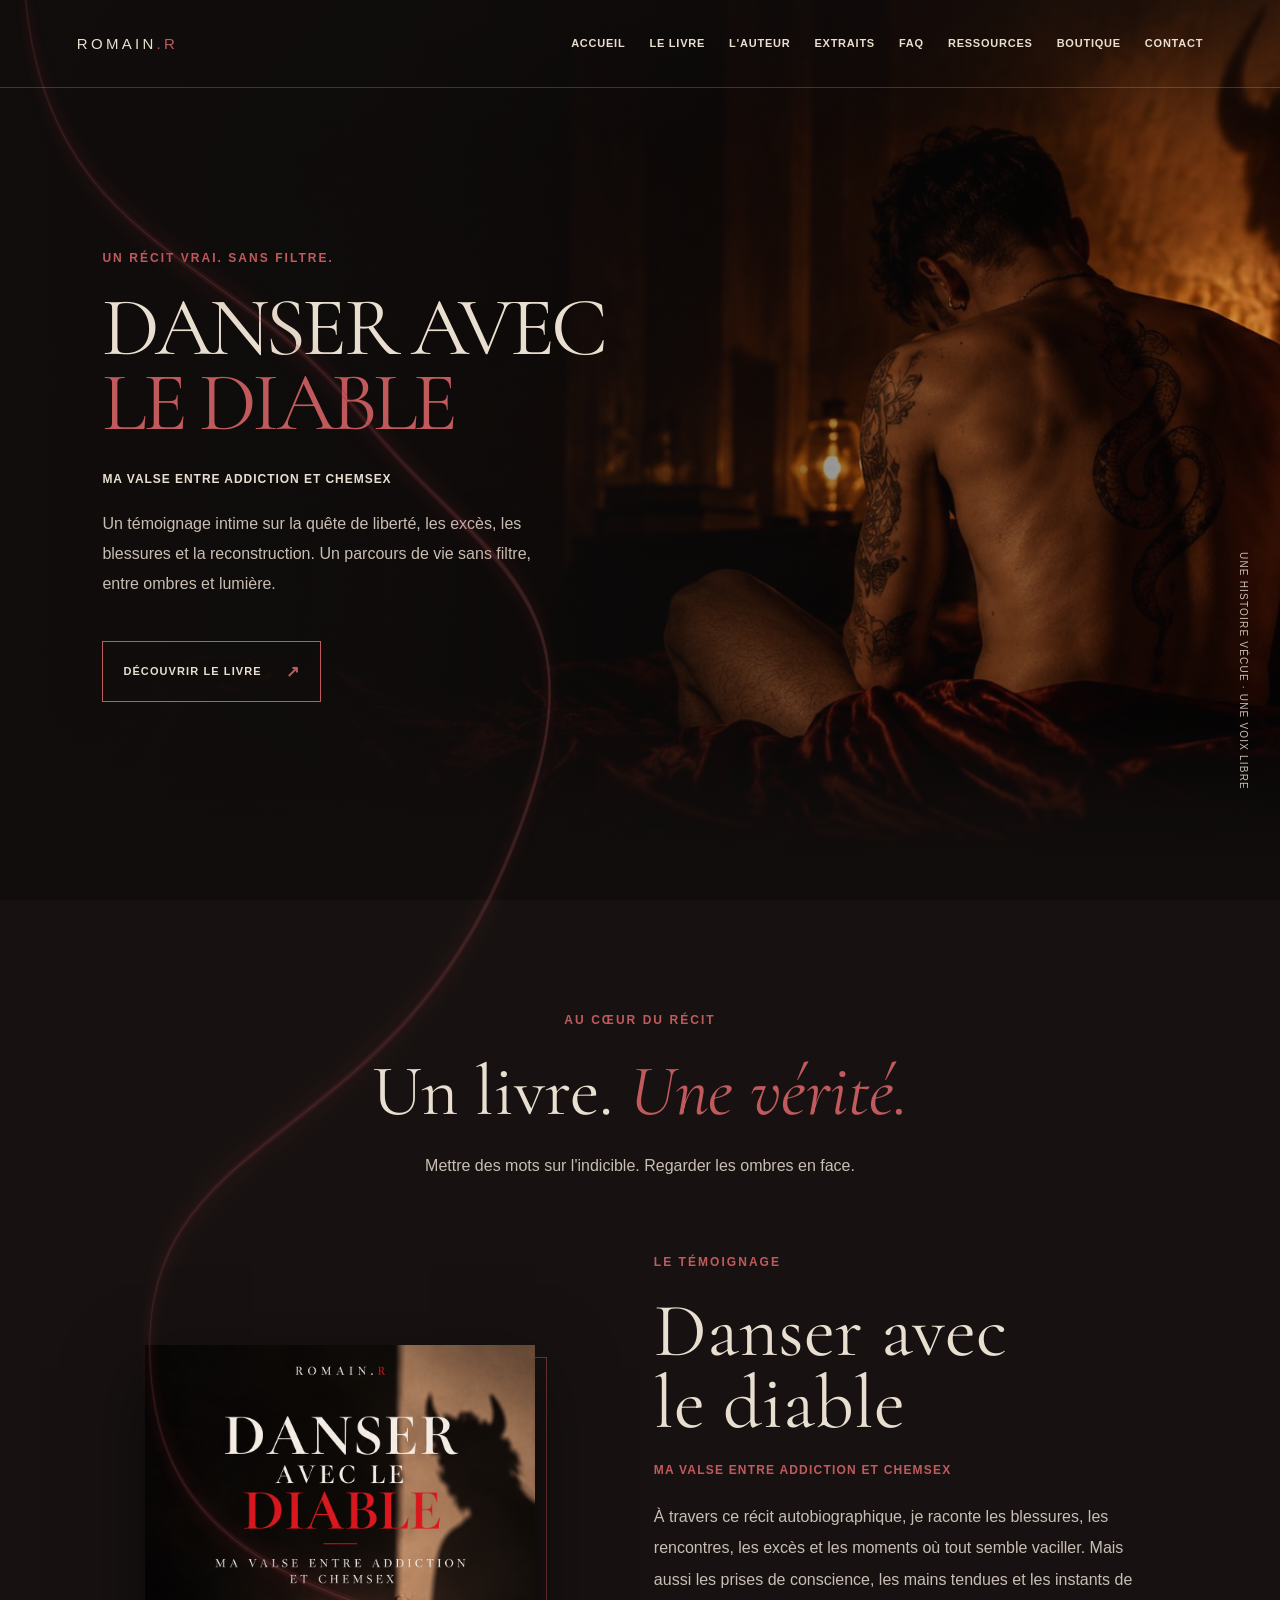
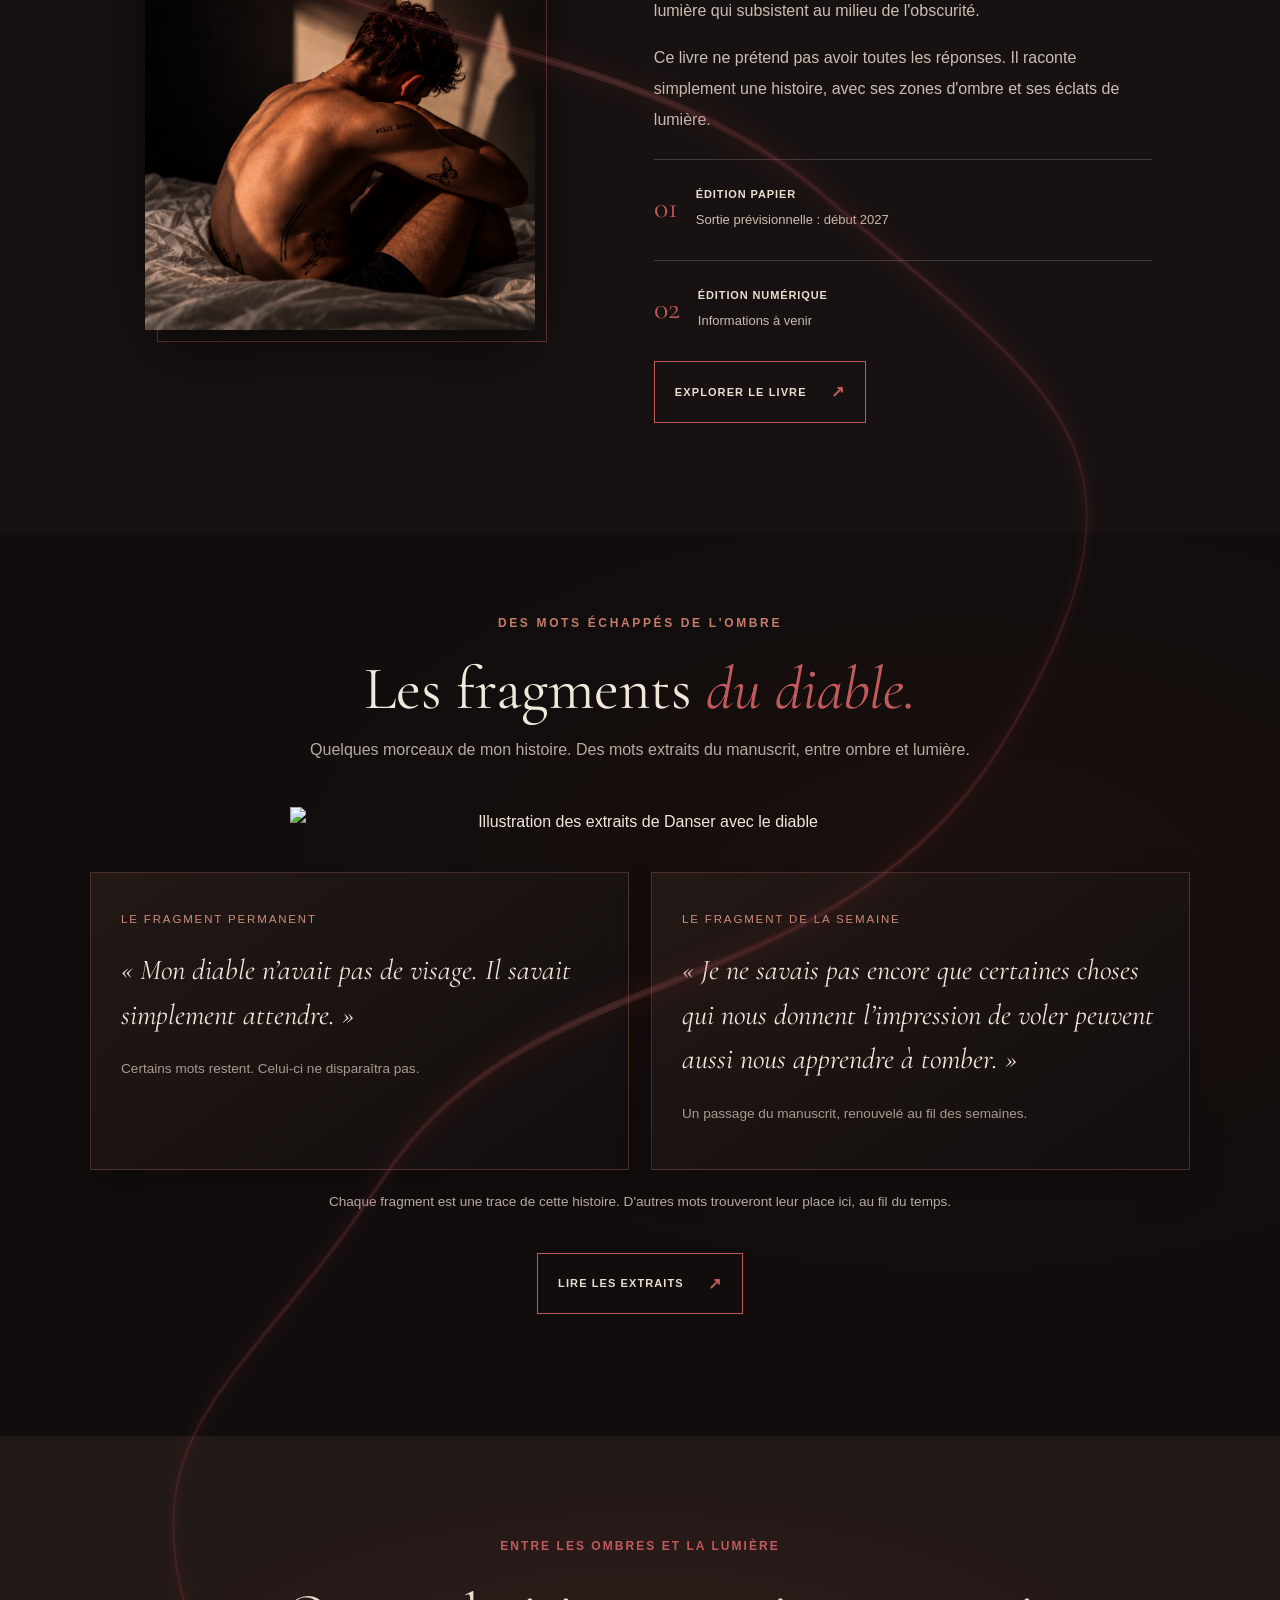
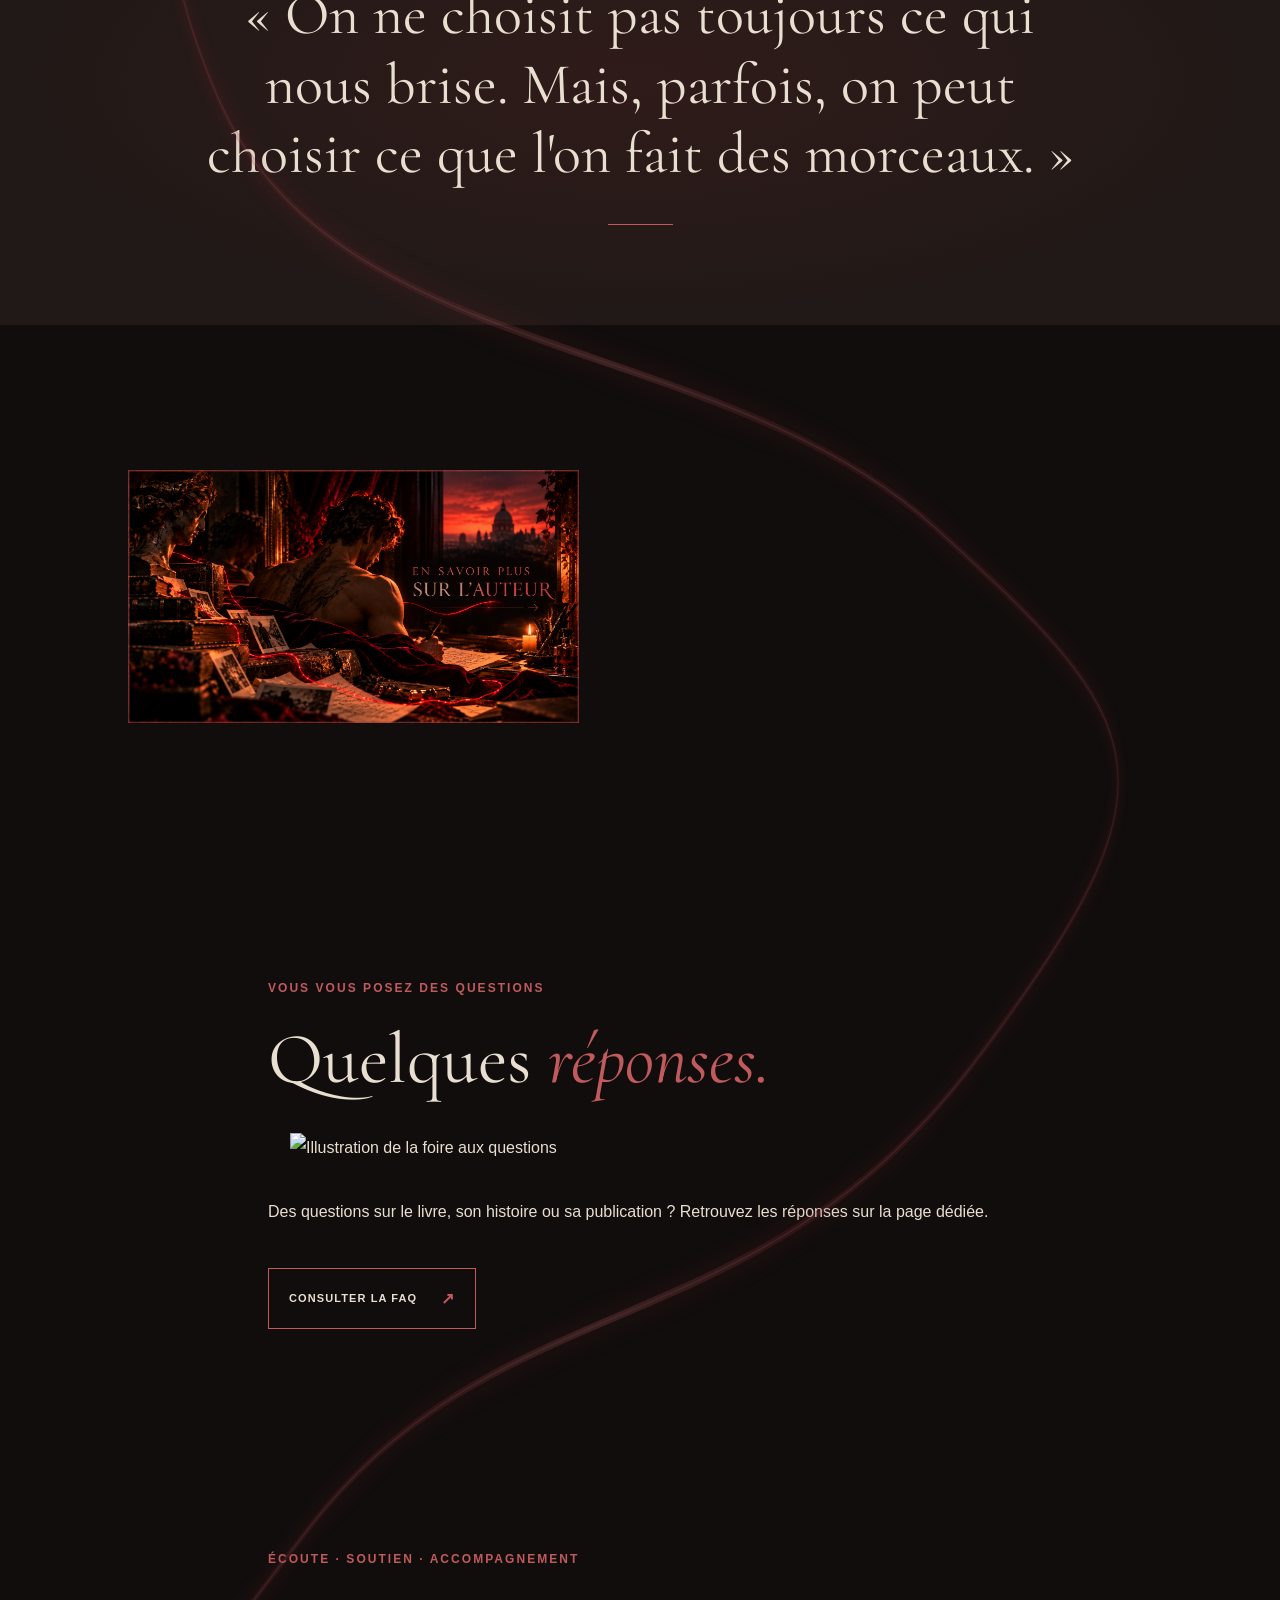
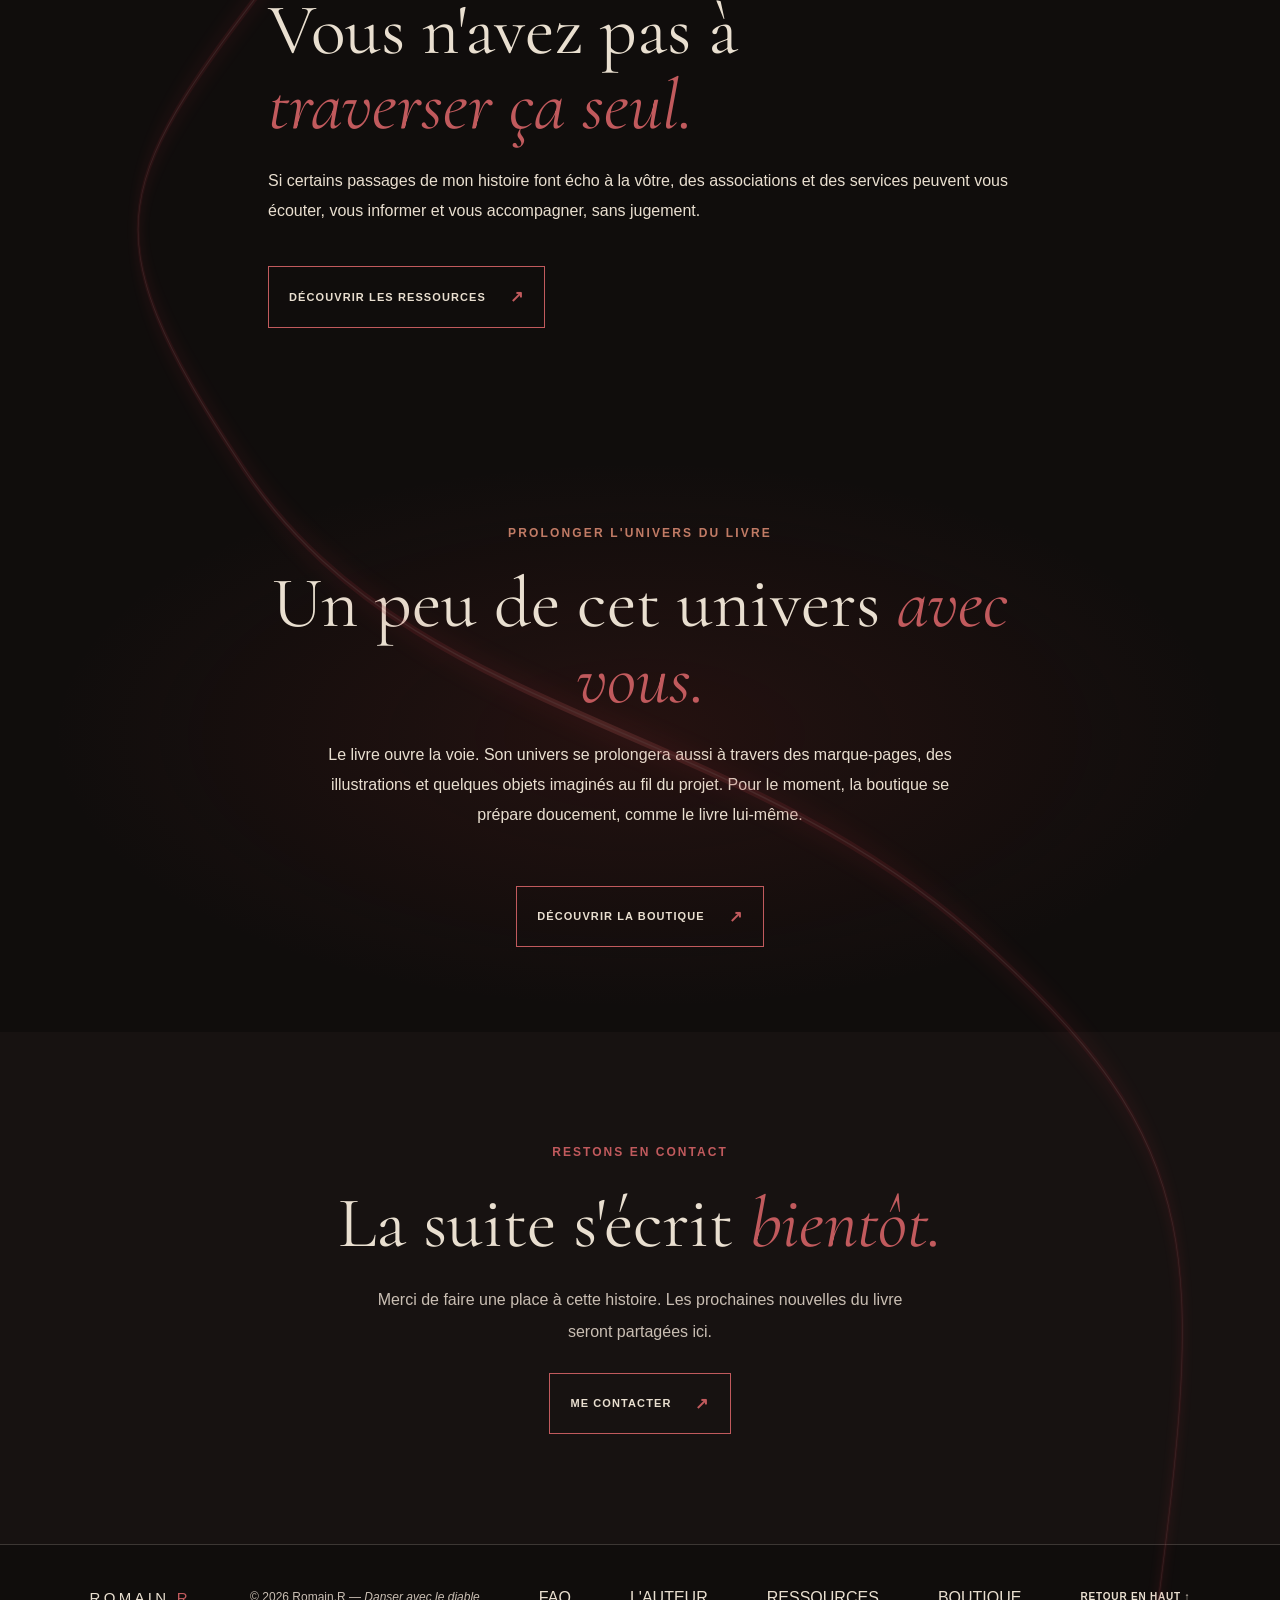
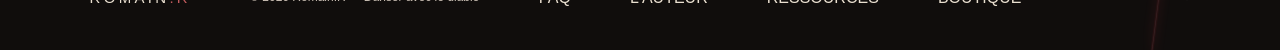
==== commit 01bda1f9: "Update index.html with layout and content changes Updated the description meta tag and made various " ====
--- a/index.html
+++ b/index.html
@@ -4,7 +4,7 @@
 <head>
   <meta charset="UTF-8">
   <meta name="viewport" content="width=device-width, initial-scale=1.0">
-  <meta name="description" content="Découvrez Danser avec le diable — Ma valse entre addiction et chemsex, le récit autobiographique de Romain.R. Sortie prévisionnelle début 2027.">
+  <meta name="description" content="Découvrez Danser avec le diable — Ma valse entre addiction et chemsex, le témoignage autobiographique de Romain.R. Sortie prévisionnelle début 2027.">
   <meta name="theme-color" content="#100d0c">
   <title>Danser avec le diable — Romain.R</title>
 
@@ -16,112 +16,86 @@
   <link rel="stylesheet" href="fragments.css">
 
   <style>
-    .preview-section {
+    /* Illustrations d'accueil */
+    .home-illustration {
+      width: min(100%, 700px);
+      margin: 35px auto;
+      text-align: center;
+    }
+
+    .home-illustration img {
+      display: block;
+      width: 100%;
+      height: auto;
+      margin: 0 auto;
+    }
+
+    .home-illustration a {
+      display: block;
+    }
+
+    .author-illustration {
+      width: min(100%, 850px);
+      margin: 35px auto;
+    }
+
+    .author-illustration img {
+      display: block;
+      width: 100%;
+      height: auto;
+    }
+
+    .faq-illustration {
+      width: min(100%, 700px);
+      margin: 35px auto;
+    }
+
+    .faq-illustration img {
+      display: block;
+      width: 100%;
+      height: auto;
+    }
+
+    .shop-preview {
       position: relative;
       padding: 85px 7%;
       overflow: hidden;
+      text-align: center;
       background:
-        radial-gradient(ellipse at 80% 50%, rgba(142,41,37,.13), transparent 60%),
+        radial-gradient(
+          ellipse at 50% 50%,
+          rgba(142, 41, 37, 0.16),
+          transparent 65%
+        ),
         #100d0c;
     }
 
-    .preview-container {
-      width: min(1050px, 100%);
+    .shop-preview-content {
+      width: min(750px, 100%);
       margin: 0 auto;
-      display: grid;
-      grid-template-columns: minmax(0,.85fr) minmax(0,1.15fr);
-      align-items: center;
-      gap: clamp(30px,6vw,75px);
-    }
-
-    .preview-image {
-      position: relative;
-      width: 100%;
-      max-width: 360px;
-      aspect-ratio: 4 / 5;
-      margin: 0 auto;
-      overflow: hidden;
-      border: 1px solid rgba(179,74,67,.4);
-      background: #1b1312;
-      box-shadow: 0 20px 55px rgba(0,0,0,.3);
-    }
-
-    .preview-image::after {
-      content: "";
-      position: absolute;
-      inset: 11px;
-      border: 1px solid rgba(255,255,255,.15);
-      pointer-events: none;
-    }
-
-    .preview-image img {
-      display: block;
-      width: 100%;
-      height: 100%;
-      object-fit: cover;
-      object-position: center;
-    }
-
-    .preview-copy {
-      min-width: 0;
-    }
-
-    .preview-copy h2 {
-      margin: 18px 0 25px;
-      font-family: "Cormorant Garamond", serif;
-      font-size: clamp(2.5rem,5vw,4rem);
-      font-weight: 500;
-      line-height: 1.05;
-    }
-
-    .preview-copy h2 em {
-      color: #b34a43;
-      font-weight: 400;
-    }
-
-    .preview-copy > p:not(.eyebrow) {
-      margin-bottom: 18px;
-      color: rgba(255,255,255,.76);
-      font-size: .95rem;
+    }
+
+    .shop-preview p:not(.eyebrow) {
+      max-width: 650px;
+      margin: 20px auto 30px;
       line-height: 1.9;
     }
 
-    .preview-copy .button {
-      display: inline-block;
-      margin-top: 12px;
-    }
-
-    .shop-preview {
-      background:
-        radial-gradient(ellipse at 15% 50%, rgba(142,41,37,.16), transparent 55%),
-        #0c0a09;
+    .shop-preview .eyebrow {
+      color: #c17b65;
+      letter-spacing: 0.18em;
     }
 
     @media (max-width: 700px) {
-      .preview-section {
-        padding: 70px 8%;
+      .home-illustration,
+      .author-illustration,
+      .faq-illustration {
+        width: 100%;
+        margin: 25px auto;
       }
 
-      .preview-container {
-        grid-template-columns: 1fr;
-        gap: 35px;
-      }
-
-      .preview-image {
-        width: min(100%,320px);
-      }
-
-      .preview-copy h2 {
-        font-size: clamp(2.5rem,10vw,3.4rem);
-      }
-    }
-
-    @media (prefers-reduced-motion: reduce) {
-      .preview-section *,
-      .preview-section *::before,
-      .preview-section *::after {
-        animation: none !important;
-        transition: none !important;
+      .shop-preview {
+        padding: 65px 6%;
       }
     }
   </style>
@@ -136,7 +110,6 @@
       aria-label="Ouvrir le menu"
       aria-expanded="false"
       aria-controls="navigation"
-      type="button"
     >
       ☰
     </button>
@@ -176,15 +149,21 @@
         </a>
       </div>
 
-      <span class="vertical-note">UNE HISTOIRE VÉCUE · UNE VOIX LIBRE</span>
-    </section>
-
-    <!-- PRÉSENTATION DU LIVRE -->
+      <span class="vertical-note">
+        UNE HISTOIRE VÉCUE · UNE VOIX LIBRE
+      </span>
+    </section>
+
+    <!-- LE LIVRE -->
     <section class="book-section section" id="livre">
       <div class="section-heading">
         <p class="eyebrow">AU CŒUR DU RÉCIT</p>
+
         <h2>Un livre. <em>Une vérité.</em></h2>
-        <p>Mettre des mots sur l'indicible. Regarder les ombres en face.</p>
+
+        <p>
+          Mettre des mots sur l'indicible. Regarder les ombres en face.
+        </p>
       </div>
 
       <div class="book-layout">
@@ -197,8 +176,12 @@
 
         <div class="book-copy">
           <p class="eyebrow">LE TÉMOIGNAGE</p>
+
           <h3>Danser avec<br>le diable</h3>
-          <p class="book-subtitle">Ma valse entre addiction et chemsex</p>
+
+          <p class="book-subtitle">
+            Ma valse entre addiction et chemsex
+          </p>
 
           <p>
             À travers ce récit autobiographique, je raconte les blessures,
@@ -236,69 +219,42 @@
       </div>
     </section>
 
-    <!-- ENCADRÉ FAQ ILLUSTRÉ -->
-    <section class="preview-section" aria-labelledby="faq-preview-title">
-      <div class="preview-container">
-        <div class="preview-image">
-          <img
-            src="faq.jpg"
-            alt="Illustration de livres et d'un carnet pour la foire aux questions"
-            loading="lazy"
-          >
-        </div>
-
-        <div class="preview-copy">
-          <p class="eyebrow">FAQ</p>
-          <h2 id="faq-preview-title">
-            Des questions<br>
-            <em>sur le livre ?</em>
-          </h2>
-
-          <p>
-            Publication, contenu, formats, témoignage...
-            J'ai rassemblé ici les réponses aux questions
-            les plus fréquentes.
-          </p>
-
-          <p>
-            Si tu ne trouves pas ta réponse, tu peux aussi
-            me contacter directement.
-          </p>
-
-          <a class="button" href="faq.html">
-            CONSULTER LA FAQ <span>↗</span>
-          </a>
-        </div>
-      </div>
-    </section>
-
-    <!-- FRAGMENTS DU DIABLE -->
+    <!-- LES FRAGMENTS ET LES EXTRAITS -->
     <section class="fragments-section" id="extraits">
       <div class="fragments-container">
+
         <div class="fragments-heading">
           <p class="eyebrow">DES MOTS ÉCHAPPÉS DE L'OMBRE</p>
+
           <h2>Les fragments <em>du diable.</em></h2>
+
           <p>
             Quelques morceaux de mon histoire.
             Des mots extraits du manuscrit, entre ombre et lumière.
           </p>
         </div>
 
-        <div
-          class="fragments-scene"
-          role="img"
-          aria-label="Hadès, un chat noir installé sur de vieux livres dans une atmosphère sombre et mystérieuse"
-        >
-          <span class="fragments-thread" aria-hidden="true"></span>
+        <!-- Illustration des extraits : remplace l'ancienne scène d'Hadès -->
+        <div class="home-illustration">
+          <a href="extraits.html" aria-label="Découvrir les extraits du livre">
+            <img
+              src="extrait-accueil.png"
+              alt="Illustration des extraits de Danser avec le diable"
+              loading="lazy"
+            >
+          </a>
         </div>
 
         <div class="fragments-cards">
+
           <article class="fragment-card">
             <span class="fragment-label">Le fragment permanent</span>
+
             <blockquote>
               « Mon diable n’avait pas de visage.
               Il savait simplement attendre. »
             </blockquote>
+
             <p class="fragment-note">
               Certains mots restent. Celui-ci ne disparaîtra pas.
             </p>
@@ -306,15 +262,18 @@
 
           <article class="fragment-card">
             <span class="fragment-label">Le fragment de la semaine</span>
+
             <blockquote>
               « Je ne savais pas encore que certaines choses qui nous
               donnent l’impression de voler peuvent aussi nous apprendre
               à tomber. »
             </blockquote>
+
             <p class="fragment-note">
               Un passage du manuscrit, renouvelé au fil des semaines.
             </p>
           </article>
+
         </div>
 
         <div class="fragments-heading">
@@ -324,111 +283,135 @@
           </p>
 
           <a class="button" href="extraits.html">
-            DÉCOUVRIR LES EXTRAITS <span>↗</span>
+            LIRE LES EXTRAITS <span>↗</span>
           </a>
         </div>
+
       </div>
     </section>
 
     <!-- CITATION -->
     <section class="quote-section">
       <p class="eyebrow">ENTRE LES OMBRES ET LA LUMIÈRE</p>
+
       <blockquote>
         « On ne choisit pas toujours ce qui nous brise.
         Mais, parfois, on peut choisir ce que l'on fait des morceaux. »
       </blockquote>
+
       <span class="quote-line"></span>
     </section>
 
-    <!-- PRÉSENTATION DE L'AUTEUR -->
-    <section class="preview-section" aria-labelledby="author-preview-title">
-      <div class="preview-container">
-        <div class="preview-image">
+    <!-- PRÉSENTATION DE L'AUTEUR : ILLUSTRATION SEULE -->
+    <section class="about-section section" id="a-propos">
+      <div class="author-illustration">
+        <a href="auteur.html" aria-label="Découvrir la page de l'auteur">
           <img
-            src="portrait-romain.jpg"
-            alt="Portrait de Romain.R, auteur de Danser avec le diable"
+            src="auteur-accueil.png"
+            alt="Illustration de présentation de l'auteur"
             loading="lazy"
           >
-        </div>
-
-        <div class="preview-copy">
-          <p class="eyebrow">DERRIÈRE LE LIVRE</p>
-          <h2 id="author-preview-title">
-            Derrière le livre,<br>
-            <em>il y a un homme.</em>
-          </h2>
-
-          <p>
-            Je m'appelle Romain. J'ai choisi de raconter mon histoire,
-            avec ses ombres, ses contradictions et ma volonté d'avancer.
-          </p>
-
-          <p>
-            Je ne prétends pas avoir toutes les réponses. Je souhaite
-            simplement partager mon expérience, sans jugement, et mettre
-            des mots sur ce que j'ai traversé.
-          </p>
-
-          <a class="button" href="auteur.html">
-            DÉCOUVRIR L'AUTEUR <span>↗</span>
-          </a>
-        </div>
-      </div>
-    </section>
-
-    <!-- ACCÈS À LA BOUTIQUE -->
-    <section class="preview-section shop-preview" aria-labelledby="shop-preview-title">
-      <div class="preview-container">
-        <div class="preview-image">
+        </a>
+      </div>
+    </section>
+
+    <!-- FAQ : ILLUSTRATION ET ACCÈS À LA PAGE DÉDIÉE -->
+    <section class="faq-section section" id="faq">
+      <p class="eyebrow">VOUS VOUS POSEZ DES QUESTIONS</p>
+
+      <h2>Quelques <em>réponses.</em></h2>
+
+      <div class="faq-illustration">
+        <a href="faq.html" aria-label="Accéder à la foire aux questions">
           <img
-            src="couverture-livre.png"
-            alt="Couverture de Danser avec le diable, au cœur de son univers"
+            src="FAQ%20illustration.png"
+            alt="Illustration de la foire aux questions"
             loading="lazy"
           >
-        </div>
-
-        <div class="preview-copy">
-          <p class="eyebrow">PROLONGER L'UNIVERS DU LIVRE</p>
-          <h2 id="shop-preview-title">
-            La boutique<br>
-            <em>se prépare.</em>
-          </h2>
-
-          <p>
-            Le livre ouvre la voie. Son univers se prolongera aussi
-            à travers des marque-pages, des illustrations et quelques
-            objets imaginés au fil du projet.
-          </p>
-
-          <p>
-            Pour le moment, la boutique se prépare doucement,
-            comme le livre lui-même.
-          </p>
-
-          <a class="button" href="boutique.html">
-            DÉCOUVRIR LA BOUTIQUE <span>↗</span>
-          </a>
-        </div>
+        </a>
+      </div>
+
+      <p>
+        Des questions sur le livre, son histoire ou sa publication ?
+        Retrouvez les réponses sur la page dédiée.
+      </p>
+
+      <a class="button" href="faq.html">
+        CONSULTER LA FAQ <span>↗</span>
+      </a>
+    </section>
+
+    <!-- RESSOURCES ET ACCOMPAGNEMENT -->
+    <section
+      class="faq-section section support-section"
+      id="appel-ressources"
+    >
+      <p class="eyebrow">ÉCOUTE · SOUTIEN · ACCOMPAGNEMENT</p>
+
+      <h2>
+        Vous n'avez pas à<br><em>traverser ça seul.</em>
+      </h2>
+
+      <p>
+        Si certains passages de mon histoire font écho à la vôtre,
+        des associations et des services peuvent vous écouter,
+        vous informer et vous accompagner, sans jugement.
+      </p>
+
+      <a class="button" href="ressources.html">
+        DÉCOUVRIR LES RESSOURCES <span>↗</span>
+      </a>
+    </section>
+
+    <!-- BOUTIQUE -->
+    <section class="shop-preview" id="boutique">
+      <div class="shop-preview-content">
+        <p class="eyebrow">PROLONGER L'UNIVERS DU LIVRE</p>
+
+        <h2>Un peu de cet univers <em>avec vous.</em></h2>
+
+        <p>
+          Le livre ouvre la voie. Son univers se prolongera aussi
+          à travers des marque-pages, des illustrations et quelques
+          objets imaginés au fil du projet.
+
+          Pour le moment, la boutique se prépare doucement,
+          comme le livre lui-même.
+        </p>
+
+        <a class="button" href="boutique.html">
+          DÉCOUVRIR LA BOUTIQUE <span>↗</span>
+        </a>
       </div>
     </section>
 
     <!-- CONTACT -->
     <section class="contact-section section" id="contact">
       <p class="eyebrow">RESTONS EN CONTACT</p>
+
       <h2>La suite s'écrit <em>bientôt.</em></h2>
+
       <p>
         Merci de faire une place à cette histoire.
         Les prochaines nouvelles du livre seront partagées ici.
       </p>
+
       <a class="button" href="mailto:contact@romainr.fr">
         ME CONTACTER <span>↗</span>
       </a>
     </section>
   </main>
 
+  <!-- PIED DE PAGE -->
   <footer>
     <a class="logo" href="#accueil">ROMAIN<span>.R</span></a>
+
     <p>© 2026 Romain.R — <em>Danser avec le diable</em></p>
+
+    <a href="faq.html">FAQ</a>
+    <a href="auteur.html">L'AUTEUR</a>
+    <a href="ressources.html">RESSOURCES</a>
+    <a href="boutique.html">BOUTIQUE</a>
     <a href="#accueil">RETOUR EN HAUT ↑</a>
   </footer>
 
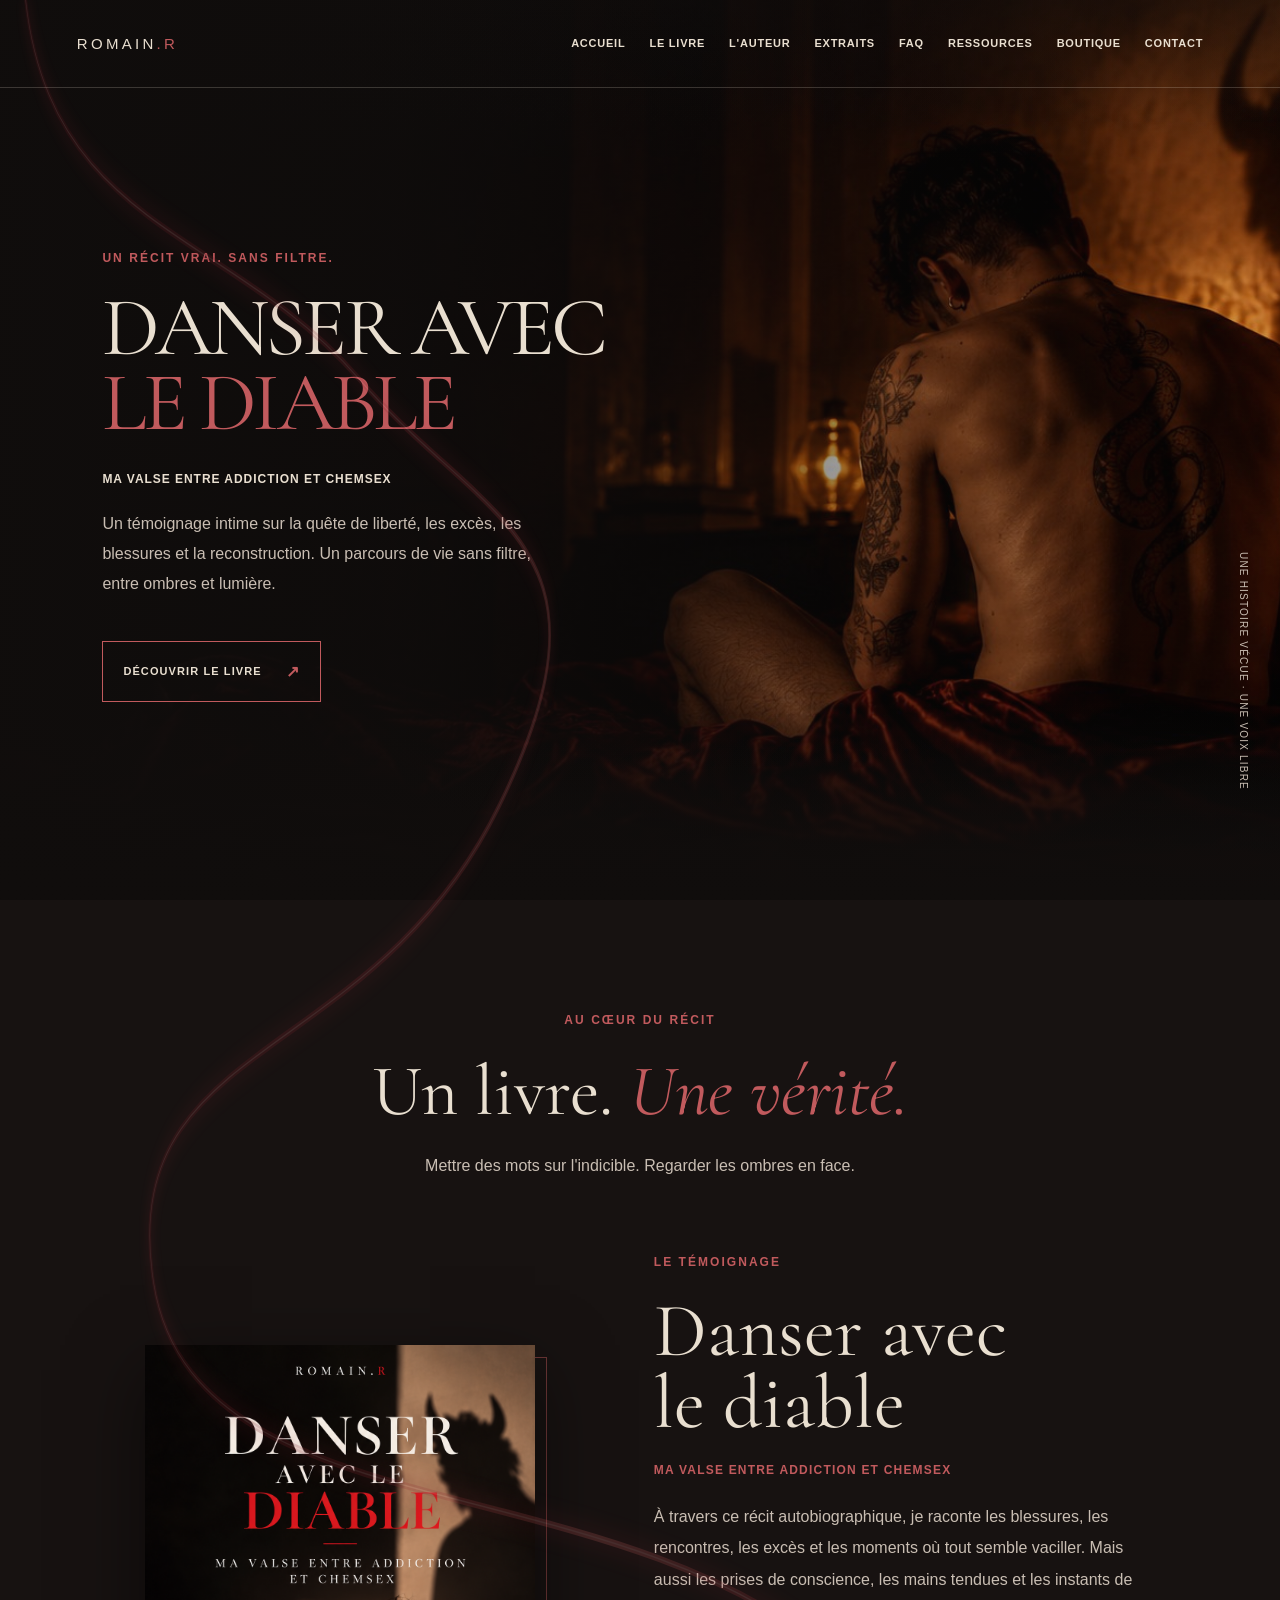
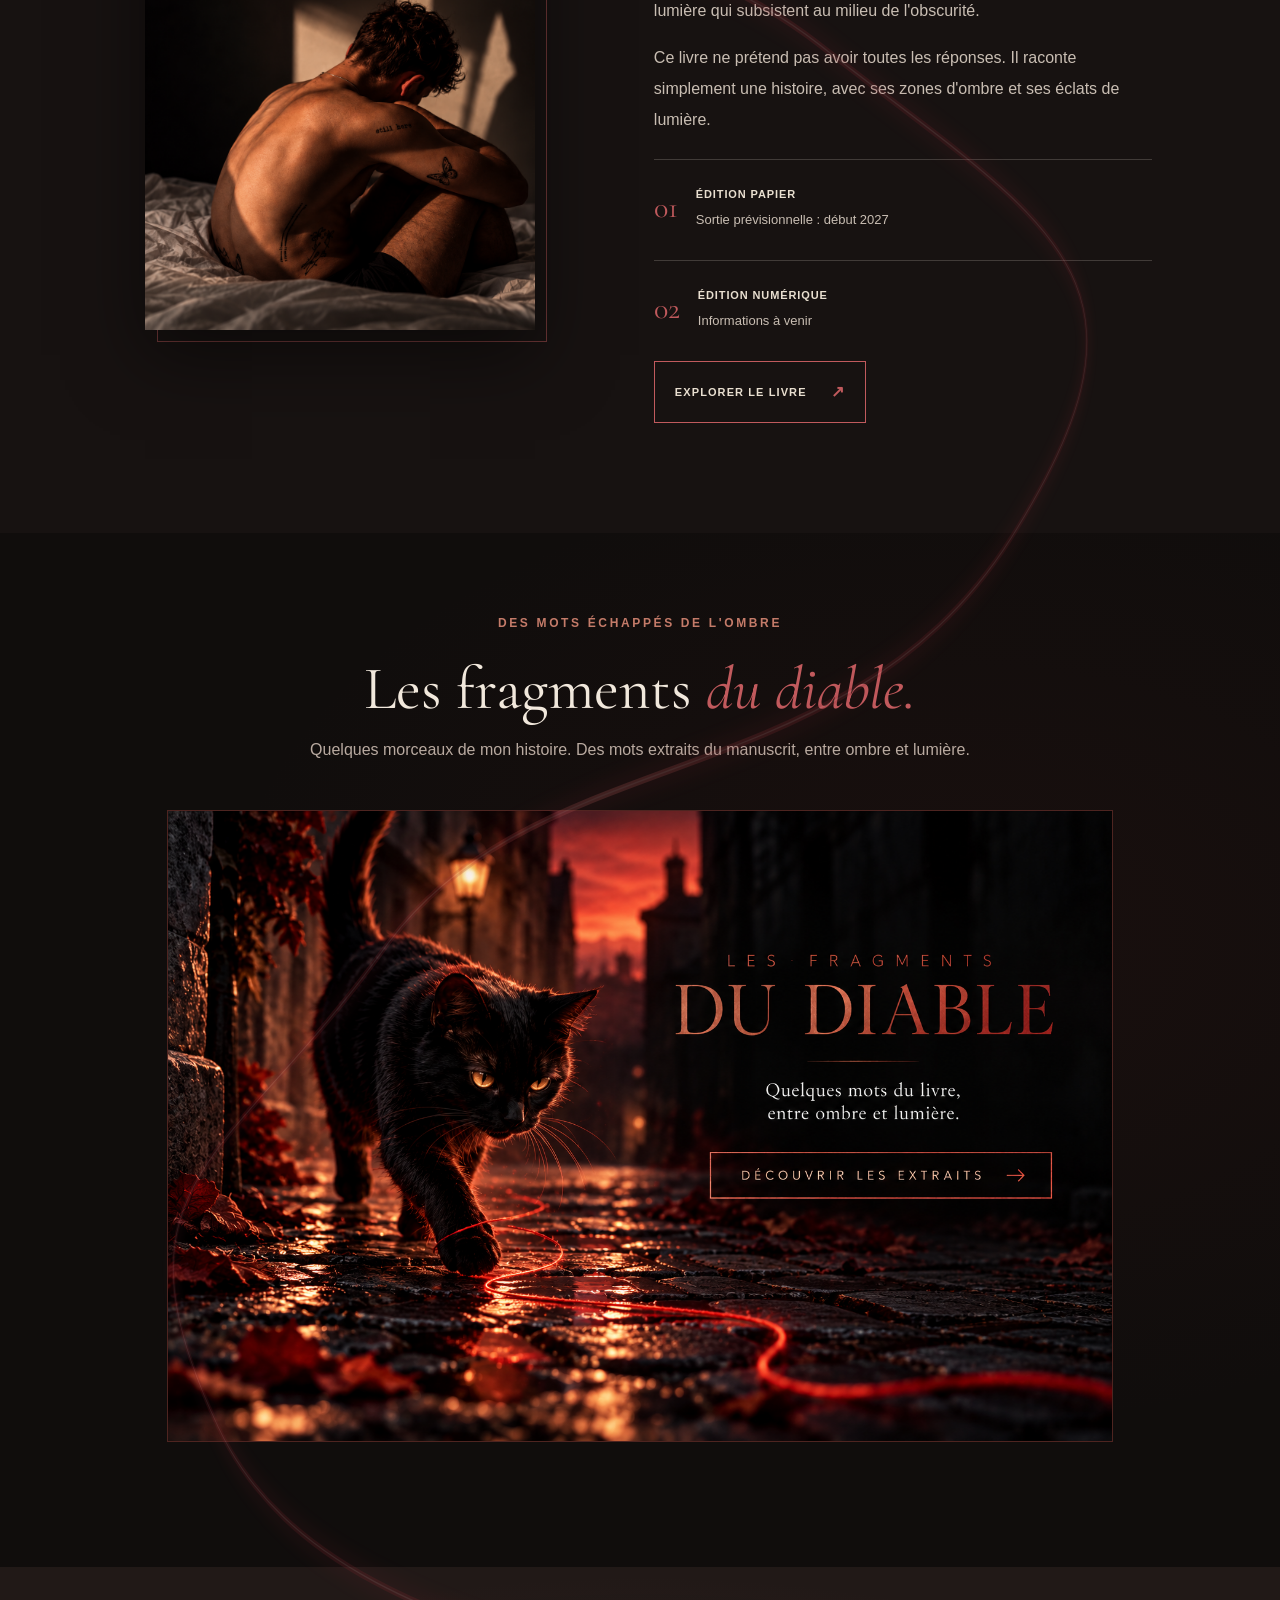
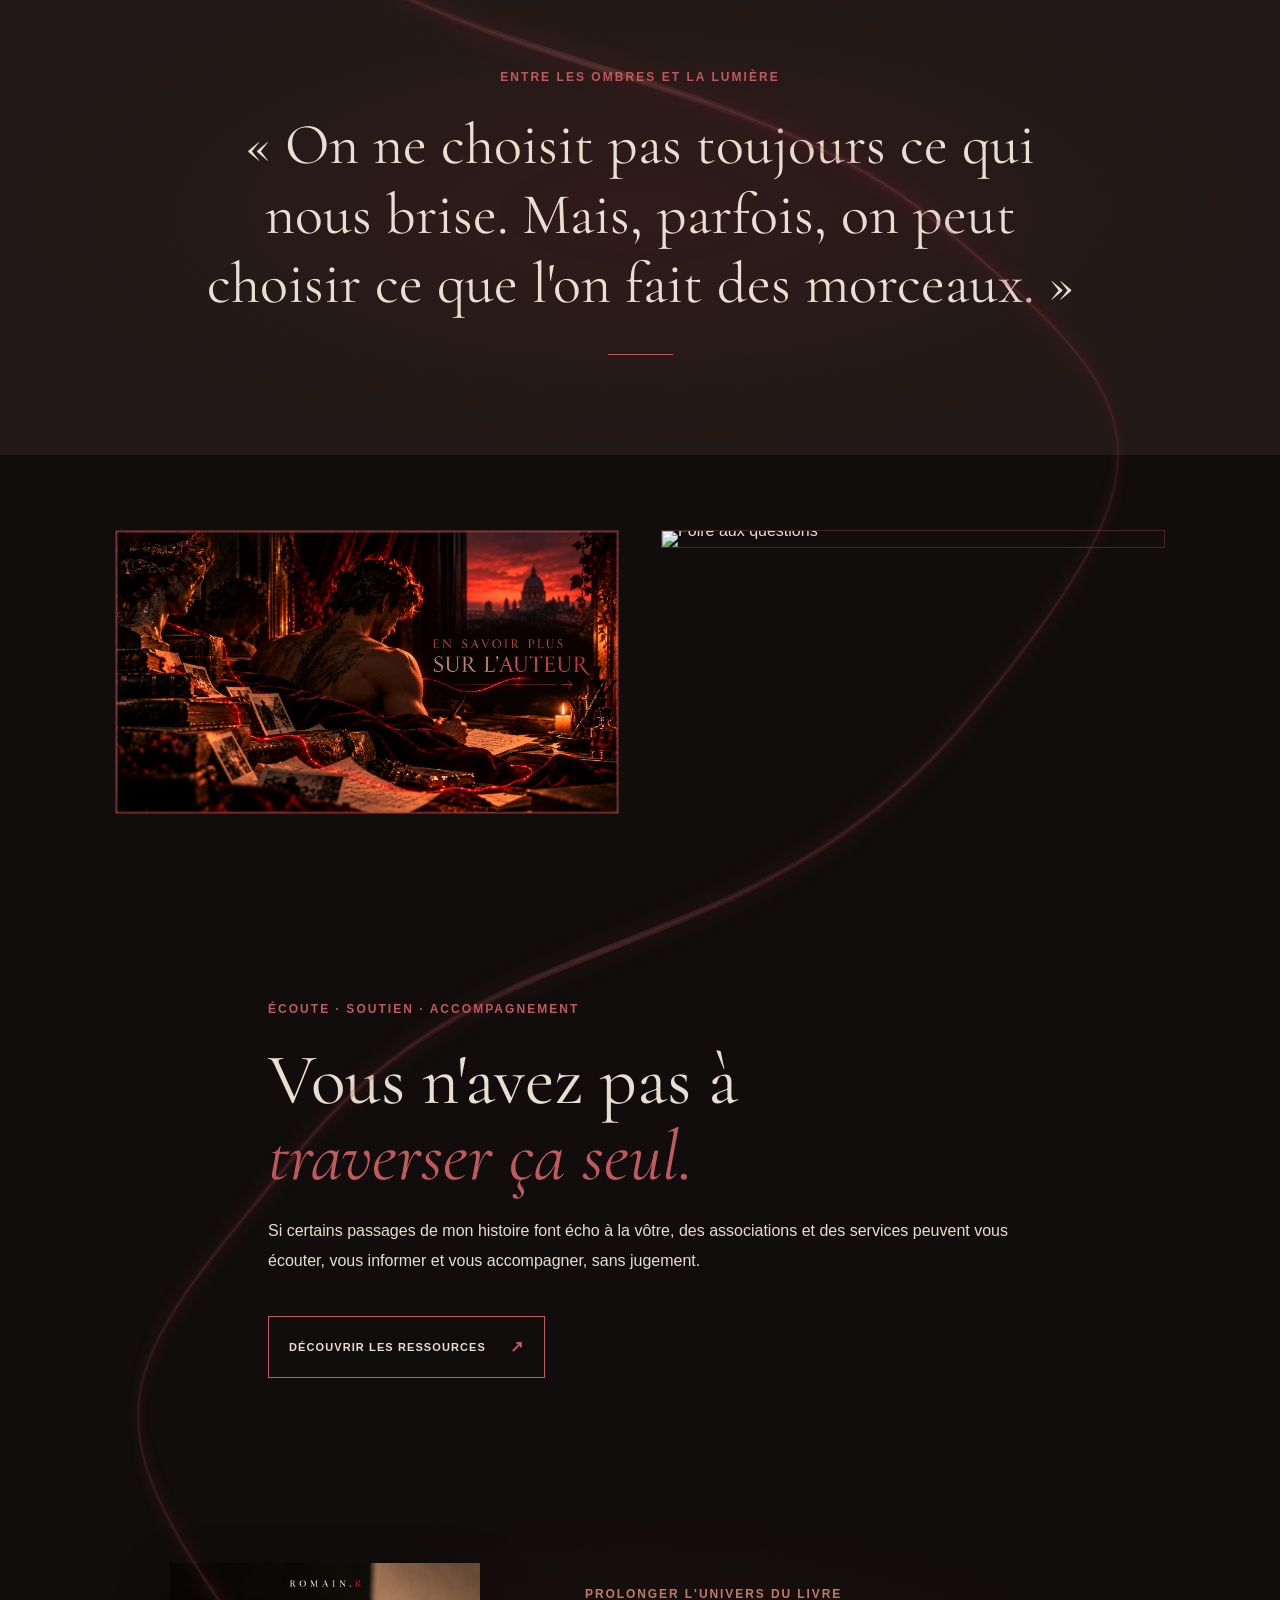
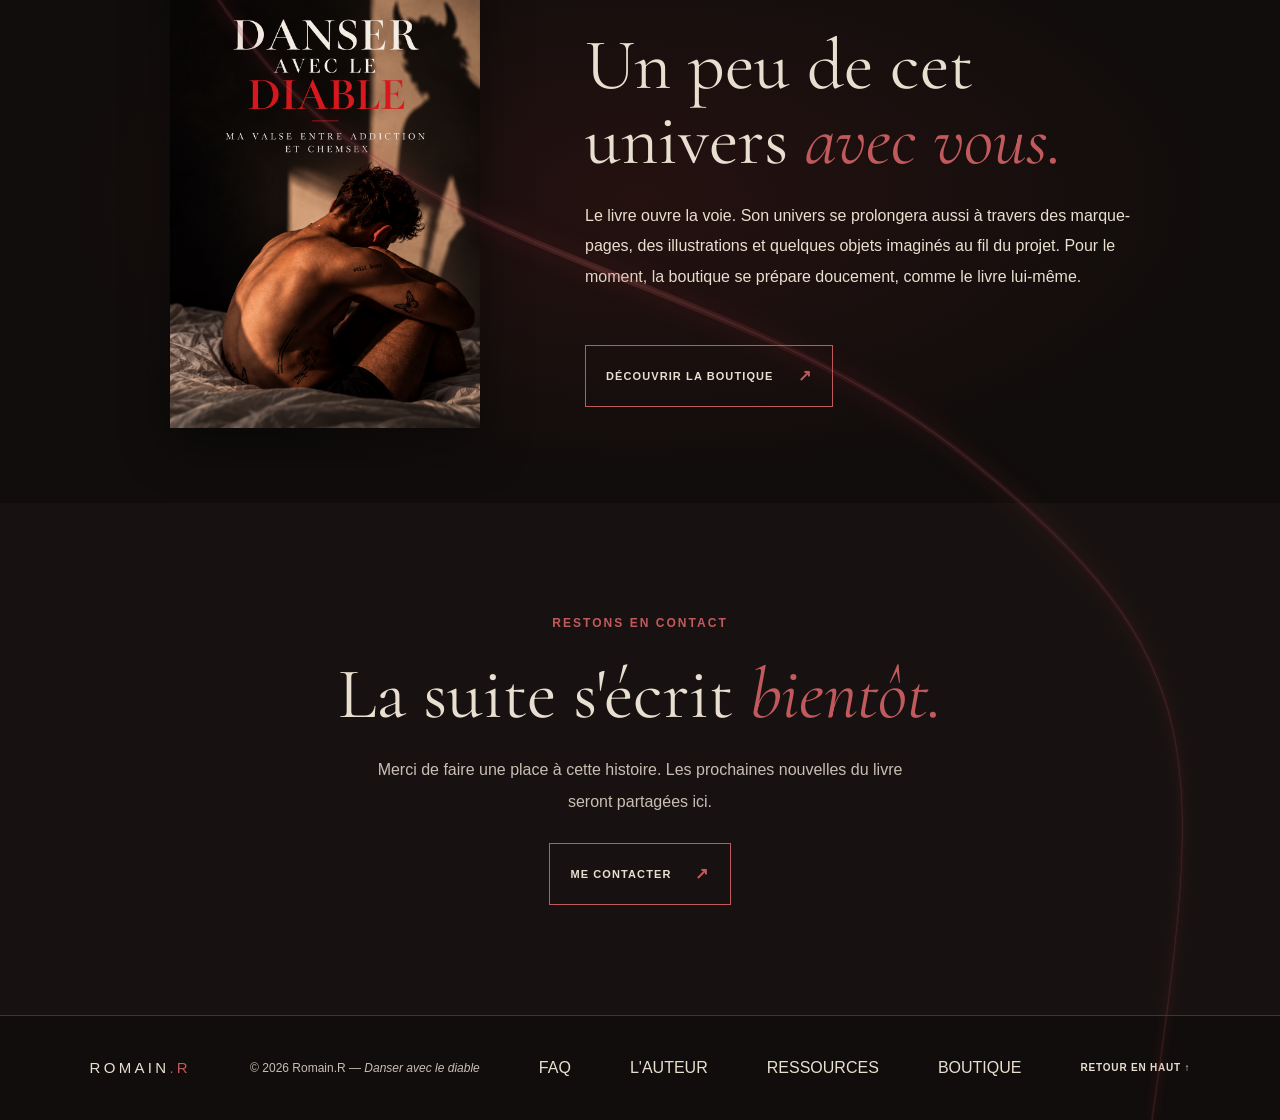
==== commit 3944002c: "Refactor HTML and CSS for improved layout and styles" ====
--- a/index.html
+++ b/index.html
@@ -16,86 +16,136 @@
   <link rel="stylesheet" href="fragments.css">
 
   <style>
-    /* Illustrations d'accueil */
-    .home-illustration {
-      width: min(100%, 700px);
-      margin: 35px auto;
-      text-align: center;
-    }
-
-    .home-illustration img {
+    /* Illustrations cliquables de la page d'accueil */
+    .home-image-link {
+      display: block;
+      width: 100%;
+      text-decoration: none;
+      line-height: 0;
+      overflow: hidden;
+      border: 1px solid rgba(179, 74, 67, 0.38);
+      background: #100d0c;
+      transition: border-color 0.3s ease, transform 0.3s ease;
+    }
+
+    .home-image-link:hover {
+      border-color: rgba(210, 105, 85, 0.9);
+      transform: translateY(-3px);
+    }
+
+    .home-image-link img {
       display: block;
       width: 100%;
       height: auto;
-      margin: 0 auto;
-    }
-
-    .home-illustration a {
-      display: block;
-    }
-
-    .author-illustration {
-      width: min(100%, 850px);
-      margin: 35px auto;
-    }
-
-    .author-illustration img {
-      display: block;
+      margin: 0;
+    }
+
+    /* Grande illustration des extraits */
+    .excerpts-preview {
+      width: min(1050px, 86%);
+      margin: 45px auto;
+    }
+
+    /* Cartes auteur et FAQ côte à côte */
+    .home-cards {
+      display: grid;
+      grid-template-columns: repeat(2, minmax(0, 1fr));
+      gap: clamp(18px, 4vw, 42px);
+      width: min(1050px, 86%);
+      margin: 75px auto;
+      align-items: start;
+    }
+
+    .home-card {
+      min-width: 0;
+    }
+
+    .home-card .home-image-link img {
       width: 100%;
       height: auto;
-    }
-
-    .faq-illustration {
-      width: min(100%, 700px);
-      margin: 35px auto;
-    }
-
-    .faq-illustration img {
-      display: block;
-      width: 100%;
-      height: auto;
-    }
-
+      object-fit: contain;
+    }
+
+    /* Boutique avec couverture du livre */
     .shop-preview {
-      position: relative;
-      padding: 85px 7%;
-      overflow: hidden;
-      text-align: center;
+      padding: 75px 7%;
       background:
         radial-gradient(
           ellipse at 50% 50%,
           rgba(142, 41, 37, 0.16),
-          transparent 65%
+          transparent 68%
         ),
         #100d0c;
     }
 
-    .shop-preview-content {
-      width: min(750px, 100%);
+    .shop-preview-inner {
+      width: min(1000px, 100%);
       margin: 0 auto;
-    }
-
-    .shop-preview p:not(.eyebrow) {
-      max-width: 650px;
-      margin: 20px auto 30px;
+      display: grid;
+      grid-template-columns: minmax(0, 0.8fr) minmax(0, 1.2fr);
+      align-items: center;
+      gap: clamp(30px, 6vw, 75px);
+    }
+
+    .shop-book {
+      width: 100%;
+      max-width: 310px;
+      margin: 0 auto;
+    }
+
+    .shop-book img {
+      display: block;
+      width: 100%;
+      height: auto;
+      filter: drop-shadow(0 18px 25px rgba(0, 0, 0, 0.4));
+    }
+
+    .shop-copy {
+      min-width: 0;
+    }
+
+    .shop-copy h2 {
+      margin-top: 12px;
+    }
+
+    .shop-copy p:not(.eyebrow) {
       line-height: 1.9;
-    }
-
-    .shop-preview .eyebrow {
+      margin: 20px 0 28px;
+    }
+
+    .shop-copy .eyebrow {
       color: #c17b65;
-      letter-spacing: 0.18em;
+      letter-spacing: 0.16em;
     }
 
     @media (max-width: 700px) {
-      .home-illustration,
-      .author-illustration,
-      .faq-illustration {
-        width: 100%;
-        margin: 25px auto;
+      .excerpts-preview {
+        width: 90%;
+        margin: 30px auto;
+      }
+
+      .home-cards {
+        width: 90%;
+        gap: 14px;
+        margin: 45px auto;
       }
 
       .shop-preview {
-        padding: 65px 6%;
+        padding: 55px 6%;
+      }
+
+      .shop-preview-inner {
+        grid-template-columns: 1fr;
+        gap: 30px;
+        text-align: center;
+      }
+
+      .shop-book {
+        max-width: 220px;
+      }
+
+      .shop-copy .button {
+        display: inline-block;
       }
     }
   </style>
@@ -154,16 +204,12 @@
       </span>
     </section>
 
-    <!-- LE LIVRE -->
+    <!-- PRÉSENTATION DU LIVRE -->
     <section class="book-section section" id="livre">
       <div class="section-heading">
         <p class="eyebrow">AU CŒUR DU RÉCIT</p>
-
         <h2>Un livre. <em>Une vérité.</em></h2>
-
-        <p>
-          Mettre des mots sur l'indicible. Regarder les ombres en face.
-        </p>
+        <p>Mettre des mots sur l'indicible. Regarder les ombres en face.</p>
       </div>
 
       <div class="book-layout">
@@ -176,12 +222,8 @@
 
         <div class="book-copy">
           <p class="eyebrow">LE TÉMOIGNAGE</p>
-
           <h3>Danser avec<br>le diable</h3>
-
-          <p class="book-subtitle">
-            Ma valse entre addiction et chemsex
-          </p>
+          <p class="book-subtitle">Ma valse entre addiction et chemsex</p>
 
           <p>
             À travers ce récit autobiographique, je raconte les blessures,
@@ -219,74 +261,31 @@
       </div>
     </section>
 
-    <!-- LES FRAGMENTS ET LES EXTRAITS -->
+    <!-- EXTRAITS : UNE IMAGE CLIQUABLE, SANS TEXTE AUTOUR -->
     <section class="fragments-section" id="extraits">
       <div class="fragments-container">
-
         <div class="fragments-heading">
           <p class="eyebrow">DES MOTS ÉCHAPPÉS DE L'OMBRE</p>
-
           <h2>Les fragments <em>du diable.</em></h2>
-
           <p>
             Quelques morceaux de mon histoire.
             Des mots extraits du manuscrit, entre ombre et lumière.
           </p>
         </div>
 
-        <!-- Illustration des extraits : remplace l'ancienne scène d'Hadès -->
-        <div class="home-illustration">
-          <a href="extraits.html" aria-label="Découvrir les extraits du livre">
+        <div class="excerpts-preview">
+          <a
+            class="home-image-link"
+            href="extraits.html"
+            aria-label="Découvrir les extraits du livre"
+          >
             <img
-              src="extrait-accueil.png"
-              alt="Illustration des extraits de Danser avec le diable"
+              src="extraits-accueil.png"
+              alt="Découvrir les extraits de Danser avec le diable"
               loading="lazy"
             >
           </a>
         </div>
-
-        <div class="fragments-cards">
-
-          <article class="fragment-card">
-            <span class="fragment-label">Le fragment permanent</span>
-
-            <blockquote>
-              « Mon diable n’avait pas de visage.
-              Il savait simplement attendre. »
-            </blockquote>
-
-            <p class="fragment-note">
-              Certains mots restent. Celui-ci ne disparaîtra pas.
-            </p>
-          </article>
-
-          <article class="fragment-card">
-            <span class="fragment-label">Le fragment de la semaine</span>
-
-            <blockquote>
-              « Je ne savais pas encore que certaines choses qui nous
-              donnent l’impression de voler peuvent aussi nous apprendre
-              à tomber. »
-            </blockquote>
-
-            <p class="fragment-note">
-              Un passage du manuscrit, renouvelé au fil des semaines.
-            </p>
-          </article>
-
-        </div>
-
-        <div class="fragments-heading">
-          <p class="fragment-note">
-            Chaque fragment est une trace de cette histoire.
-            D'autres mots trouveront leur place ici, au fil du temps.
-          </p>
-
-          <a class="button" href="extraits.html">
-            LIRE LES EXTRAITS <span>↗</span>
-          </a>
-        </div>
-
       </div>
     </section>
 
@@ -302,46 +301,38 @@
       <span class="quote-line"></span>
     </section>
 
-    <!-- PRÉSENTATION DE L'AUTEUR : ILLUSTRATION SEULE -->
-    <section class="about-section section" id="a-propos">
-      <div class="author-illustration">
-        <a href="auteur.html" aria-label="Découvrir la page de l'auteur">
+    <!-- AUTEUR ET FAQ : DEUX IMAGES CÔTE À CÔTE -->
+    <section class="home-cards" aria-label="Découvrir le site">
+      <div class="home-card">
+        <a
+          class="home-image-link"
+          href="auteur.html"
+          aria-label="En savoir plus sur l'auteur"
+        >
           <img
             src="auteur-accueil.png"
-            alt="Illustration de présentation de l'auteur"
+            alt="En savoir plus sur l'auteur"
             loading="lazy"
           >
         </a>
       </div>
-    </section>
-
-    <!-- FAQ : ILLUSTRATION ET ACCÈS À LA PAGE DÉDIÉE -->
-    <section class="faq-section section" id="faq">
-      <p class="eyebrow">VOUS VOUS POSEZ DES QUESTIONS</p>
-
-      <h2>Quelques <em>réponses.</em></h2>
-
-      <div class="faq-illustration">
-        <a href="faq.html" aria-label="Accéder à la foire aux questions">
+
+      <div class="home-card">
+        <a
+          class="home-image-link"
+          href="faq.html"
+          aria-label="Consulter la foire aux questions"
+        >
           <img
-            src="FAQ%20illustration.png"
-            alt="Illustration de la foire aux questions"
+            src="FAQ-accueil.png"
+            alt="Foire aux questions"
             loading="lazy"
           >
         </a>
       </div>
-
-      <p>
-        Des questions sur le livre, son histoire ou sa publication ?
-        Retrouvez les réponses sur la page dédiée.
-      </p>
-
-      <a class="button" href="faq.html">
-        CONSULTER LA FAQ <span>↗</span>
-      </a>
-    </section>
-
-    <!-- RESSOURCES ET ACCOMPAGNEMENT -->
+    </section>
+
+    <!-- RESSOURCES : CONSERVÉES -->
     <section
       class="faq-section section support-section"
       id="appel-ressources"
@@ -363,25 +354,39 @@
       </a>
     </section>
 
-    <!-- BOUTIQUE -->
+    <!-- BOUTIQUE : COUVERTURE DU LIVRE ET MESSAGE -->
     <section class="shop-preview" id="boutique">
-      <div class="shop-preview-content">
-        <p class="eyebrow">PROLONGER L'UNIVERS DU LIVRE</p>
-
-        <h2>Un peu de cet univers <em>avec vous.</em></h2>
-
-        <p>
-          Le livre ouvre la voie. Son univers se prolongera aussi
-          à travers des marque-pages, des illustrations et quelques
-          objets imaginés au fil du projet.
-
-          Pour le moment, la boutique se prépare doucement,
-          comme le livre lui-même.
-        </p>
-
-        <a class="button" href="boutique.html">
-          DÉCOUVRIR LA BOUTIQUE <span>↗</span>
+      <div class="shop-preview-inner">
+        <a
+          class="shop-book"
+          href="boutique.html"
+          aria-label="Découvrir la boutique"
+        >
+          <img
+            src="couverture-livre.png"
+            alt="Danser avec le diable — couverture du livre"
+            loading="lazy"
+          >
         </a>
+
+        <div class="shop-copy">
+          <p class="eyebrow">PROLONGER L'UNIVERS DU LIVRE</p>
+
+          <h2>Un peu de cet univers <em>avec vous.</em></h2>
+
+          <p>
+            Le livre ouvre la voie. Son univers se prolongera aussi
+            à travers des marque-pages, des illustrations et quelques
+            objets imaginés au fil du projet.
+
+            Pour le moment, la boutique se prépare doucement,
+            comme le livre lui-même.
+          </p>
+
+          <a class="button" href="boutique.html">
+            DÉCOUVRIR LA BOUTIQUE <span>↗</span>
+          </a>
+        </div>
       </div>
     </section>
 
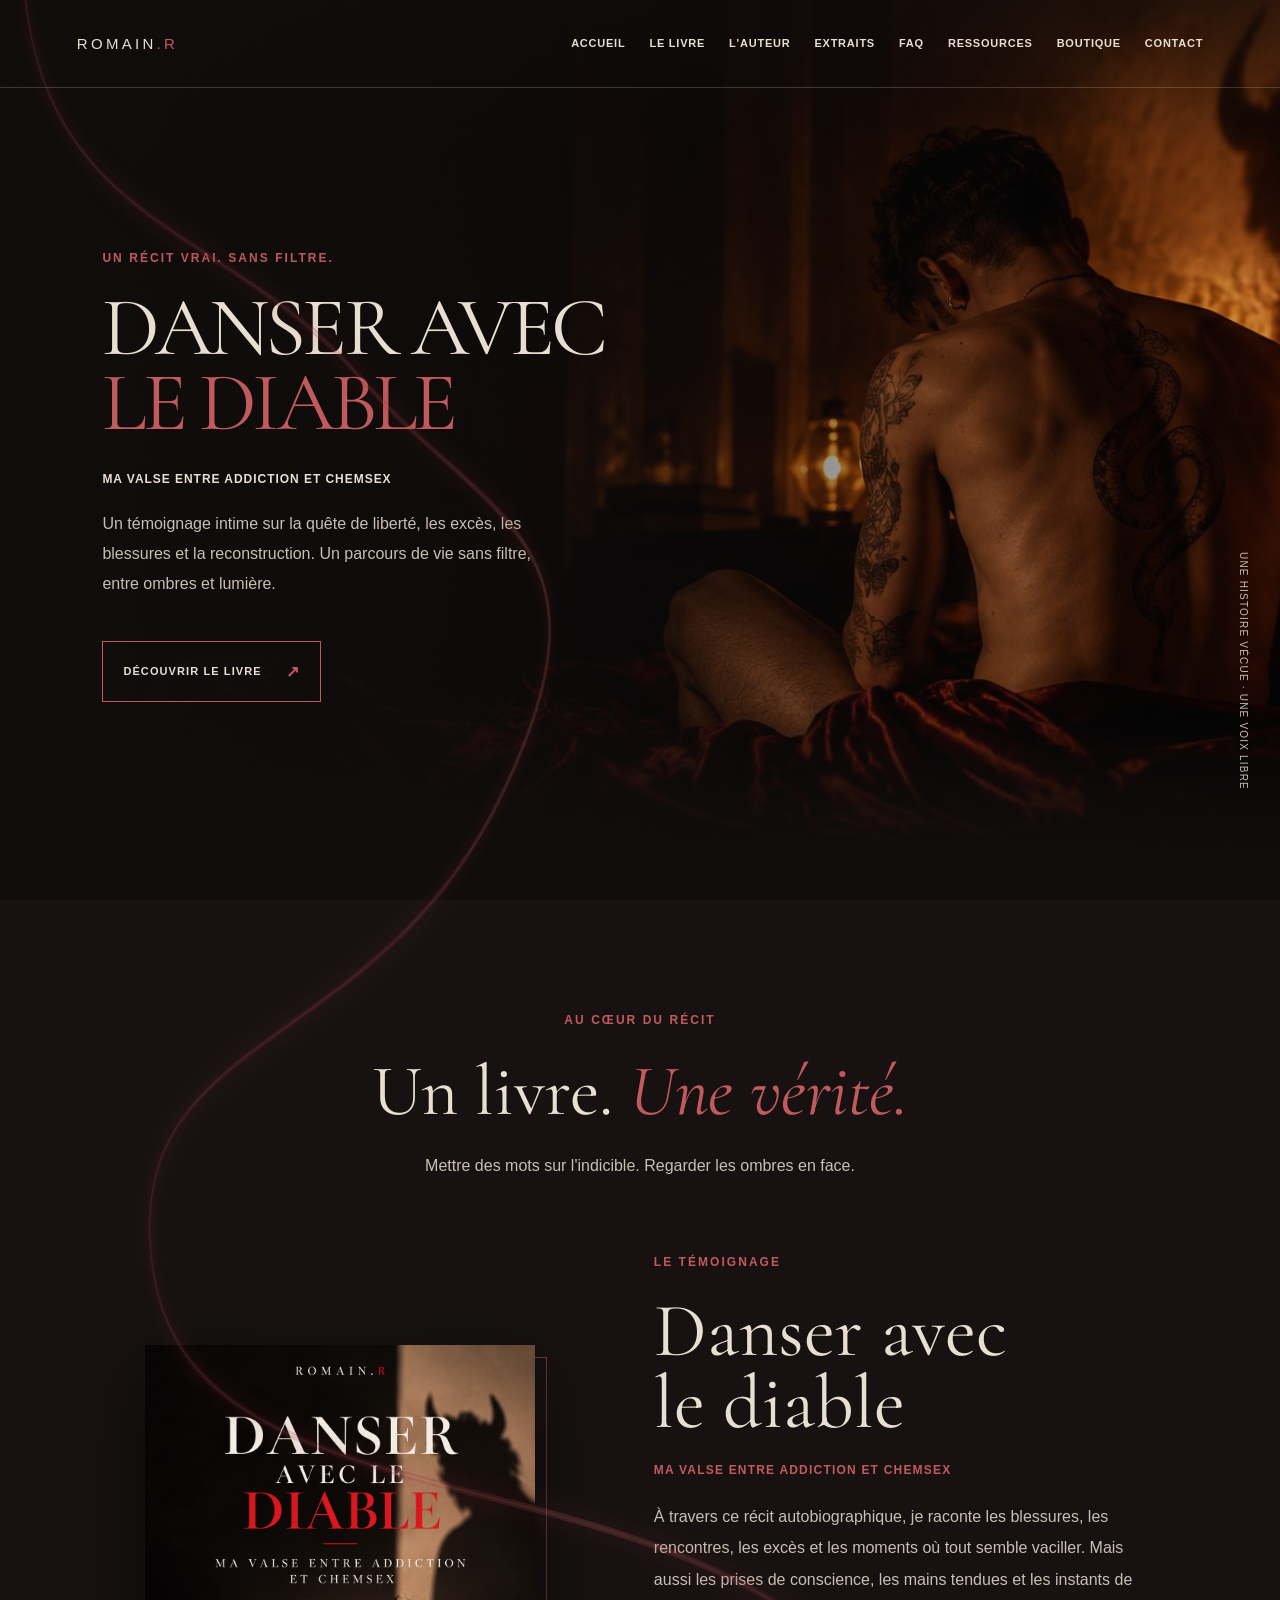
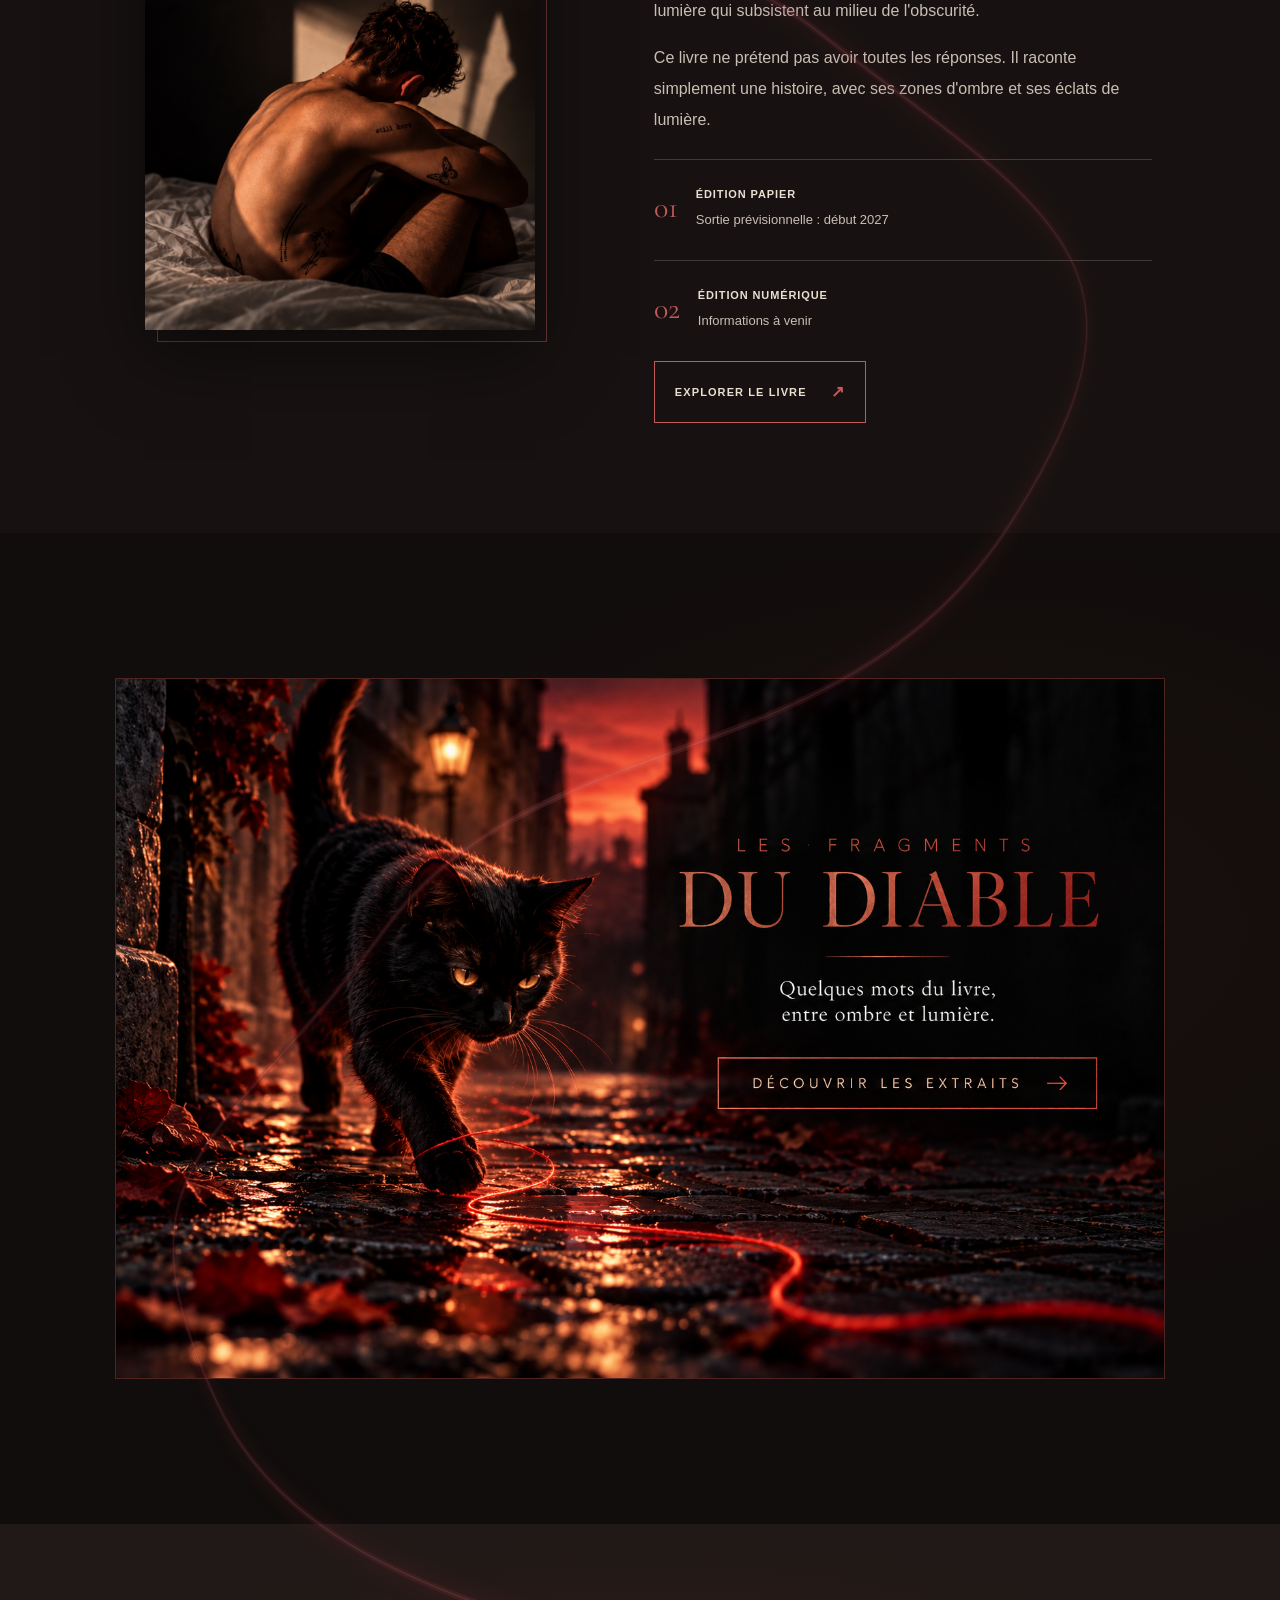
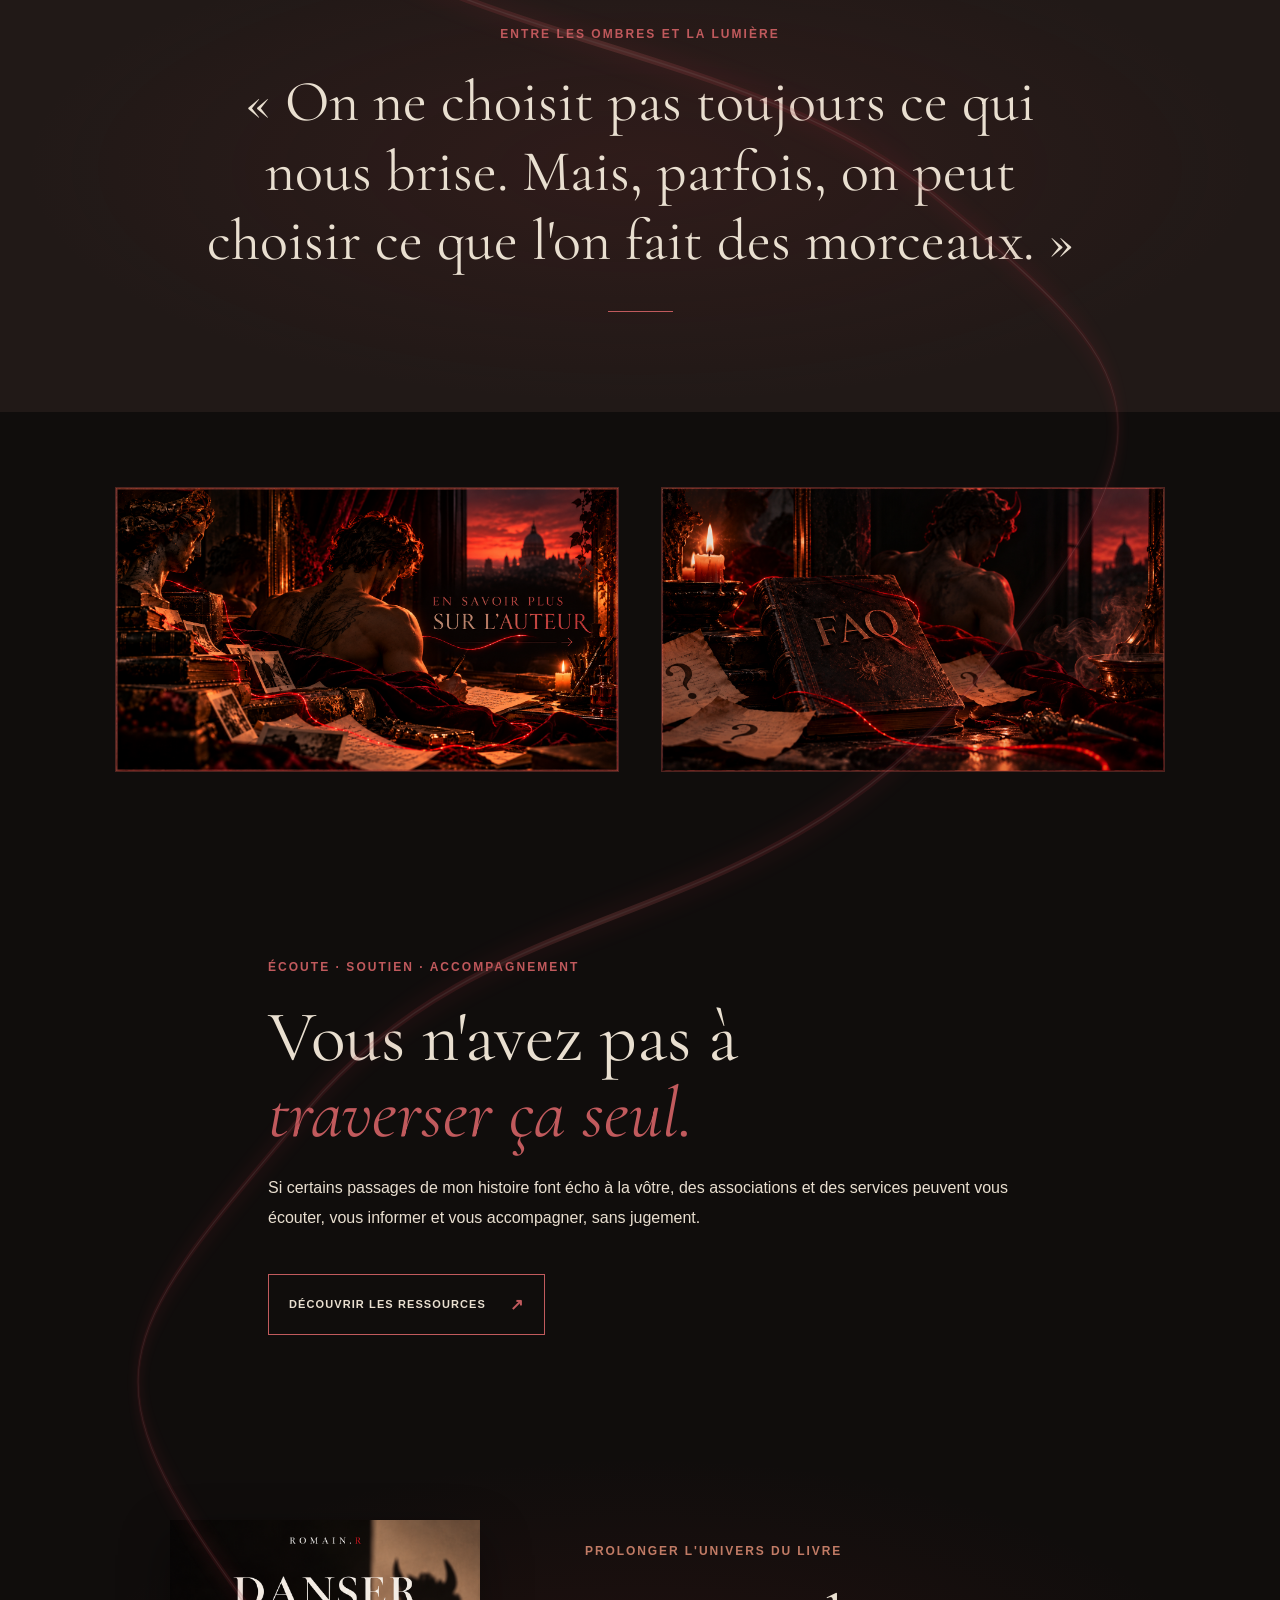
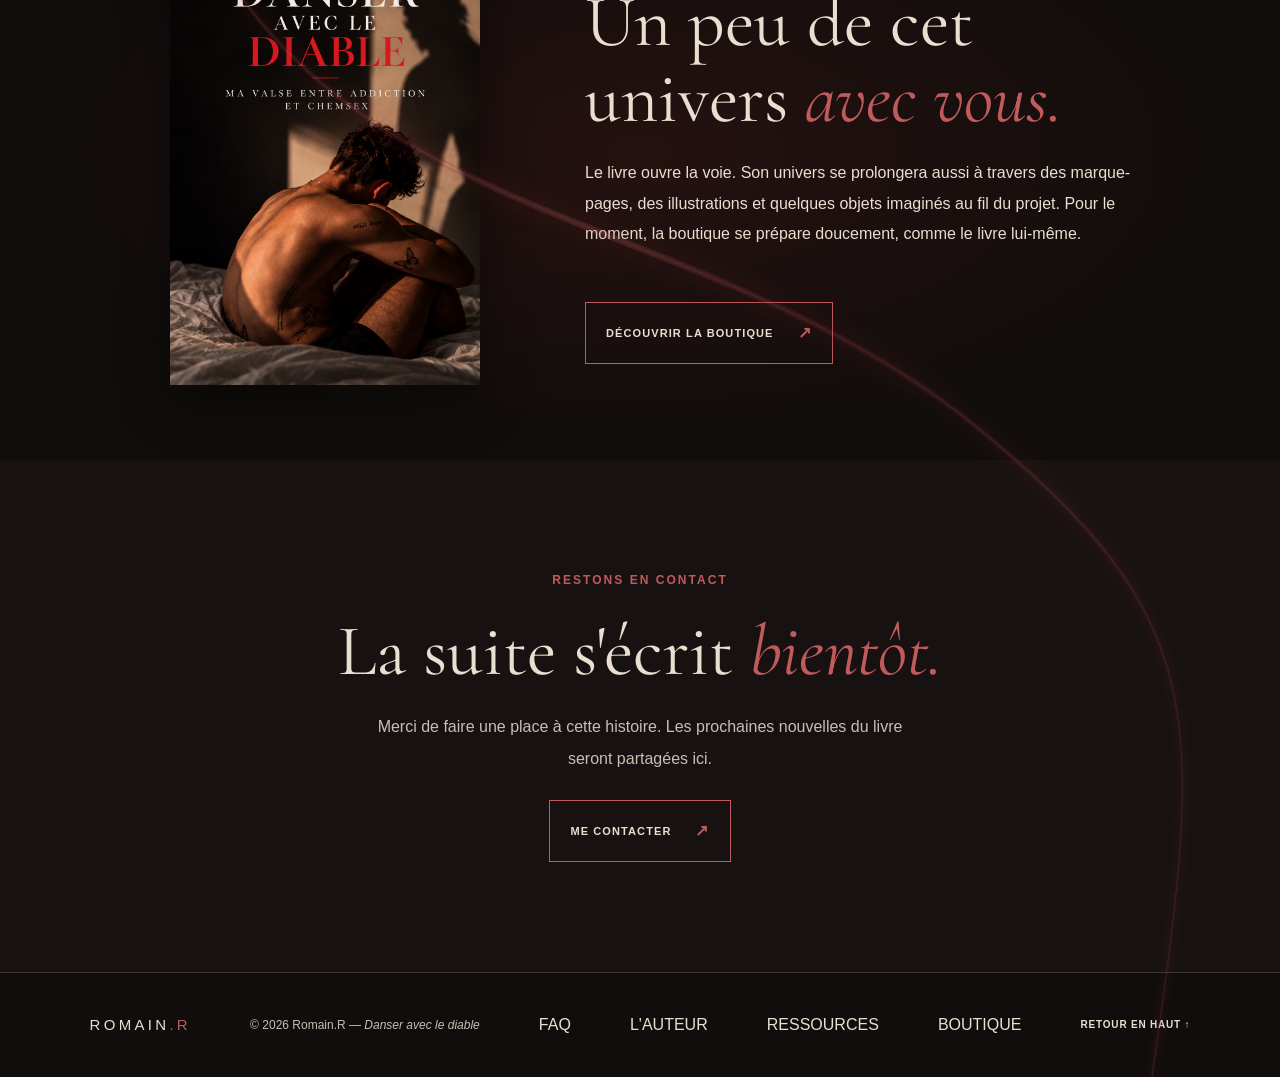
==== commit b09ed70c: "Refactor HTML comments and update styles" ====
--- a/index.html
+++ b/index.html
@@ -16,13 +16,13 @@
   <link rel="stylesheet" href="fragments.css">
 
   <style>
-    /* Illustrations cliquables de la page d'accueil */
+    /* IMAGES CLIQUABLES */
     .home-image-link {
       display: block;
       width: 100%;
+      overflow: hidden;
+      line-height: 0;
       text-decoration: none;
-      line-height: 0;
-      overflow: hidden;
       border: 1px solid rgba(179, 74, 67, 0.38);
       background: #100d0c;
       transition: border-color 0.3s ease, transform 0.3s ease;
@@ -40,20 +40,20 @@
       margin: 0;
     }
 
-    /* Grande illustration des extraits */
-    .excerpts-preview {
+    /* FRAGMENTS : IMAGE SEULE */
+    .fragments-image-only {
       width: min(1050px, 86%);
-      margin: 45px auto;
-    }
-
-    /* Cartes auteur et FAQ côte à côte */
+      margin: 65px auto;
+    }
+
+    /* AUTEUR ET FAQ */
     .home-cards {
       display: grid;
       grid-template-columns: repeat(2, minmax(0, 1fr));
-      gap: clamp(18px, 4vw, 42px);
+      align-items: start;
+      gap: clamp(20px, 4vw, 42px);
       width: min(1050px, 86%);
       margin: 75px auto;
-      align-items: start;
     }
 
     .home-card {
@@ -66,7 +66,7 @@
       object-fit: contain;
     }
 
-    /* Boutique avec couverture du livre */
+    /* BOUTIQUE */
     .shop-preview {
       padding: 75px 7%;
       background:
@@ -79,18 +79,22 @@
     }
 
     .shop-preview-inner {
-      width: min(1000px, 100%);
-      margin: 0 auto;
       display: grid;
       grid-template-columns: minmax(0, 0.8fr) minmax(0, 1.2fr);
       align-items: center;
       gap: clamp(30px, 6vw, 75px);
+      width: min(1000px, 100%);
+      margin: 0 auto;
     }
 
     .shop-book {
+      display: block;
       width: 100%;
       max-width: 310px;
       margin: 0 auto;
+      border: 0;
+      background: transparent;
+      line-height: 0;
     }
 
     .shop-book img {
@@ -109,8 +113,8 @@
     }
 
     .shop-copy p:not(.eyebrow) {
+      margin: 20px 0 28px;
       line-height: 1.9;
-      margin: 20px 0 28px;
     }
 
     .shop-copy .eyebrow {
@@ -118,16 +122,28 @@
       letter-spacing: 0.16em;
     }
 
+    /* ADAPTATION MOBILE */
     @media (max-width: 700px) {
-      .excerpts-preview {
+      .fragments-image-only {
         width: 90%;
-        margin: 30px auto;
+        margin: 35px auto;
       }
 
       .home-cards {
+        grid-template-columns: 1fr;
+        gap: 30px;
         width: 90%;
-        gap: 14px;
         margin: 45px auto;
+      }
+
+      .home-card {
+        width: 100%;
+        max-width: 700px;
+        margin: 0 auto;
+      }
+
+      .home-card .home-image-link {
+        width: 100%;
       }
 
       .shop-preview {
@@ -143,15 +159,12 @@
       .shop-book {
         max-width: 220px;
       }
-
-      .shop-copy .button {
-        display: inline-block;
-      }
     }
   </style>
 </head>
 
 <body>
+  <!-- MENU -->
   <header class="site-header">
     <a class="logo" href="#accueil">ROMAIN<span>.R</span></a>
 
@@ -204,7 +217,7 @@
       </span>
     </section>
 
-    <!-- PRÉSENTATION DU LIVRE -->
+    <!-- LE LIVRE -->
     <section class="book-section section" id="livre">
       <div class="section-heading">
         <p class="eyebrow">AU CŒUR DU RÉCIT</p>
@@ -222,7 +235,9 @@
 
         <div class="book-copy">
           <p class="eyebrow">LE TÉMOIGNAGE</p>
+
           <h3>Danser avec<br>le diable</h3>
+
           <p class="book-subtitle">Ma valse entre addiction et chemsex</p>
 
           <p>
@@ -261,31 +276,20 @@
       </div>
     </section>
 
-    <!-- EXTRAITS : UNE IMAGE CLIQUABLE, SANS TEXTE AUTOUR -->
+    <!-- FRAGMENTS : UNIQUEMENT L'IMAGE CLIQUABLE -->
     <section class="fragments-section" id="extraits">
-      <div class="fragments-container">
-        <div class="fragments-heading">
-          <p class="eyebrow">DES MOTS ÉCHAPPÉS DE L'OMBRE</p>
-          <h2>Les fragments <em>du diable.</em></h2>
-          <p>
-            Quelques morceaux de mon histoire.
-            Des mots extraits du manuscrit, entre ombre et lumière.
-          </p>
-        </div>
-
-        <div class="excerpts-preview">
-          <a
-            class="home-image-link"
-            href="extraits.html"
-            aria-label="Découvrir les extraits du livre"
+      <div class="fragments-image-only">
+        <a
+          class="home-image-link"
+          href="extraits.html"
+          aria-label="Découvrir les extraits du livre"
+        >
+          <img
+            src="extraits-accueil.png"
+            alt="Illustration cliquable vers les extraits de Danser avec le diable"
+            loading="lazy"
           >
-            <img
-              src="extraits-accueil.png"
-              alt="Découvrir les extraits de Danser avec le diable"
-              loading="lazy"
-            >
-          </a>
-        </div>
+        </a>
       </div>
     </section>
 
@@ -301,8 +305,8 @@
       <span class="quote-line"></span>
     </section>
 
-    <!-- AUTEUR ET FAQ : DEUX IMAGES CÔTE À CÔTE -->
-    <section class="home-cards" aria-label="Découvrir le site">
+    <!-- AUTEUR ET FAQ : DEUX IMAGES SANS TEXTE AUTOUR -->
+    <section class="home-cards" aria-label="Découvrir l'auteur et la FAQ">
       <div class="home-card">
         <a
           class="home-image-link"
@@ -321,11 +325,11 @@
         <a
           class="home-image-link"
           href="faq.html"
-          aria-label="Consulter la foire aux questions"
+          aria-label="Accéder à la foire aux questions"
         >
           <img
-            src="FAQ-accueil.png"
-            alt="Foire aux questions"
+            src="faq-accueil.png"
+            alt="Accéder à la foire aux questions"
             loading="lazy"
           >
         </a>
@@ -354,7 +358,7 @@
       </a>
     </section>
 
-    <!-- BOUTIQUE : COUVERTURE DU LIVRE ET MESSAGE -->
+    <!-- BOUTIQUE : COUVERTURE ET MESSAGE -->
     <section class="shop-preview" id="boutique">
       <div class="shop-preview-inner">
         <a
@@ -364,7 +368,7 @@
         >
           <img
             src="couverture-livre.png"
-            alt="Danser avec le diable — couverture du livre"
+            alt="Couverture de Danser avec le diable"
             loading="lazy"
           >
         </a>
